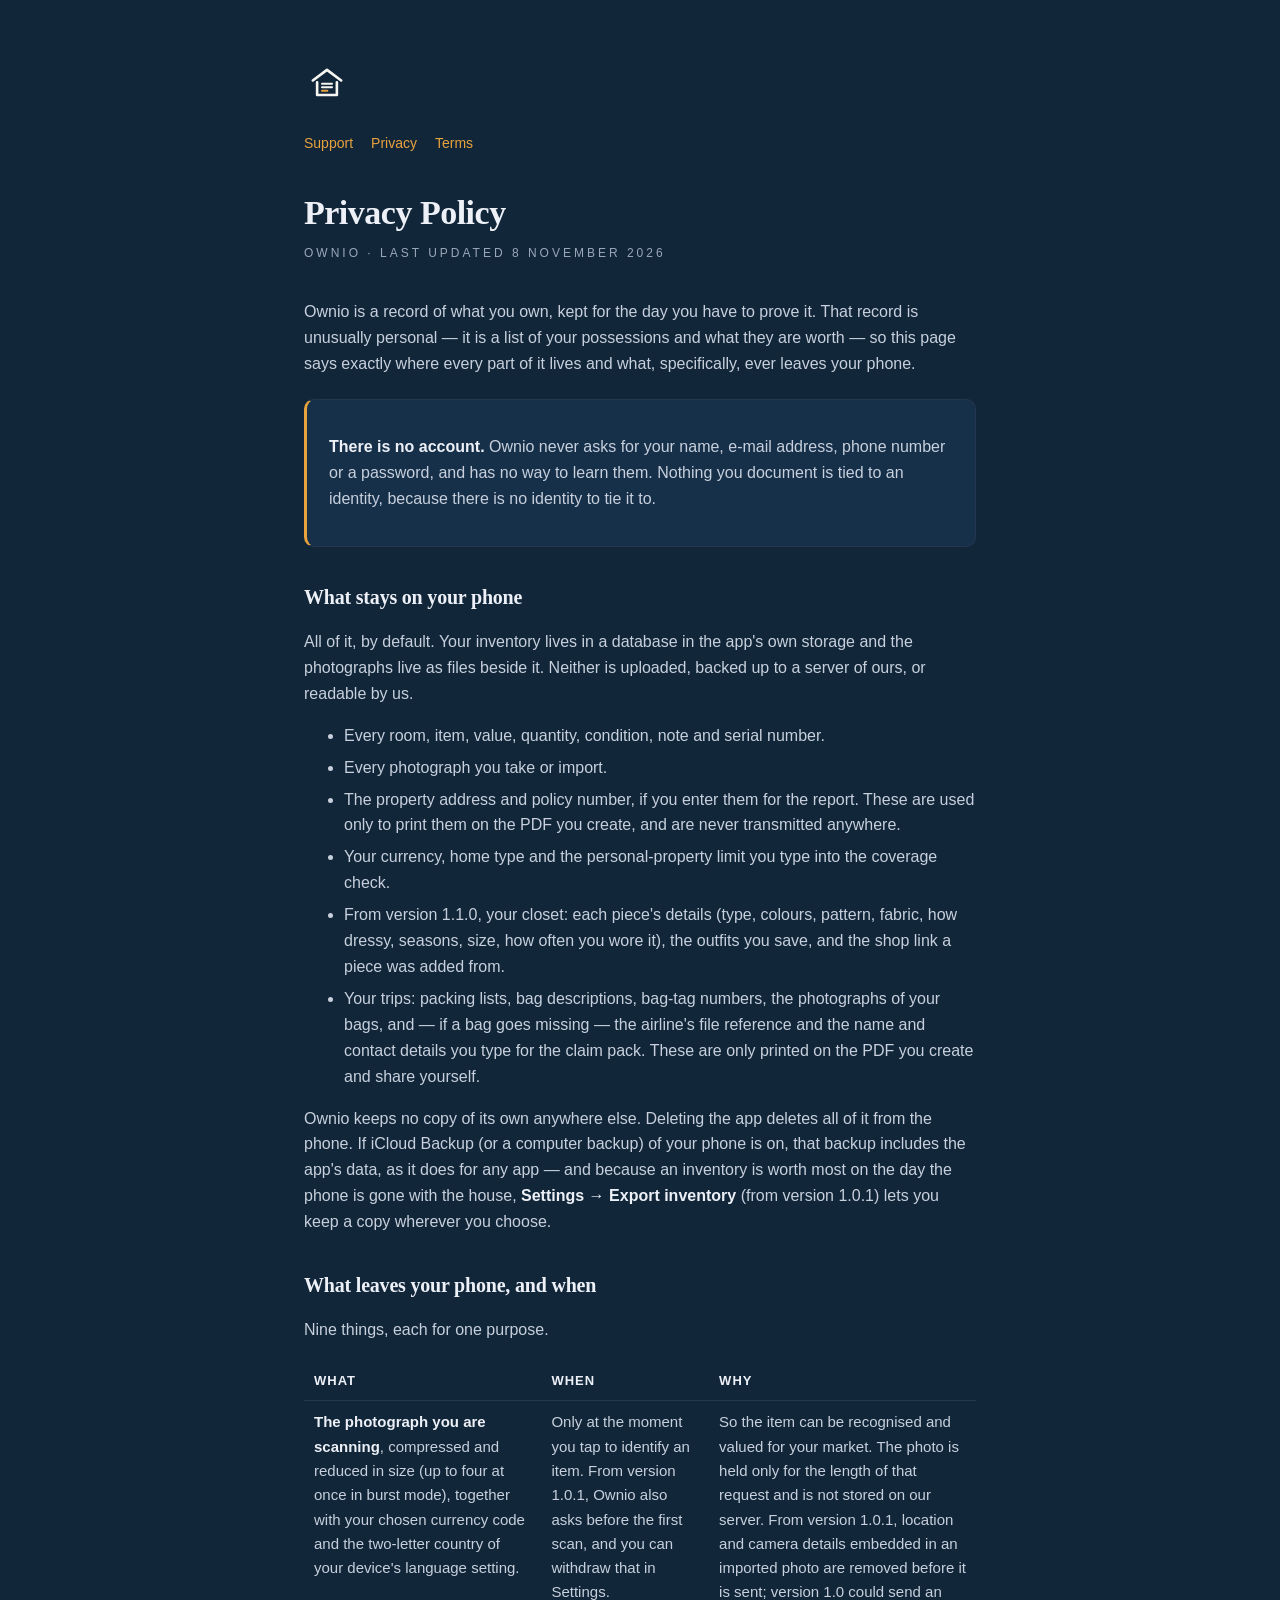
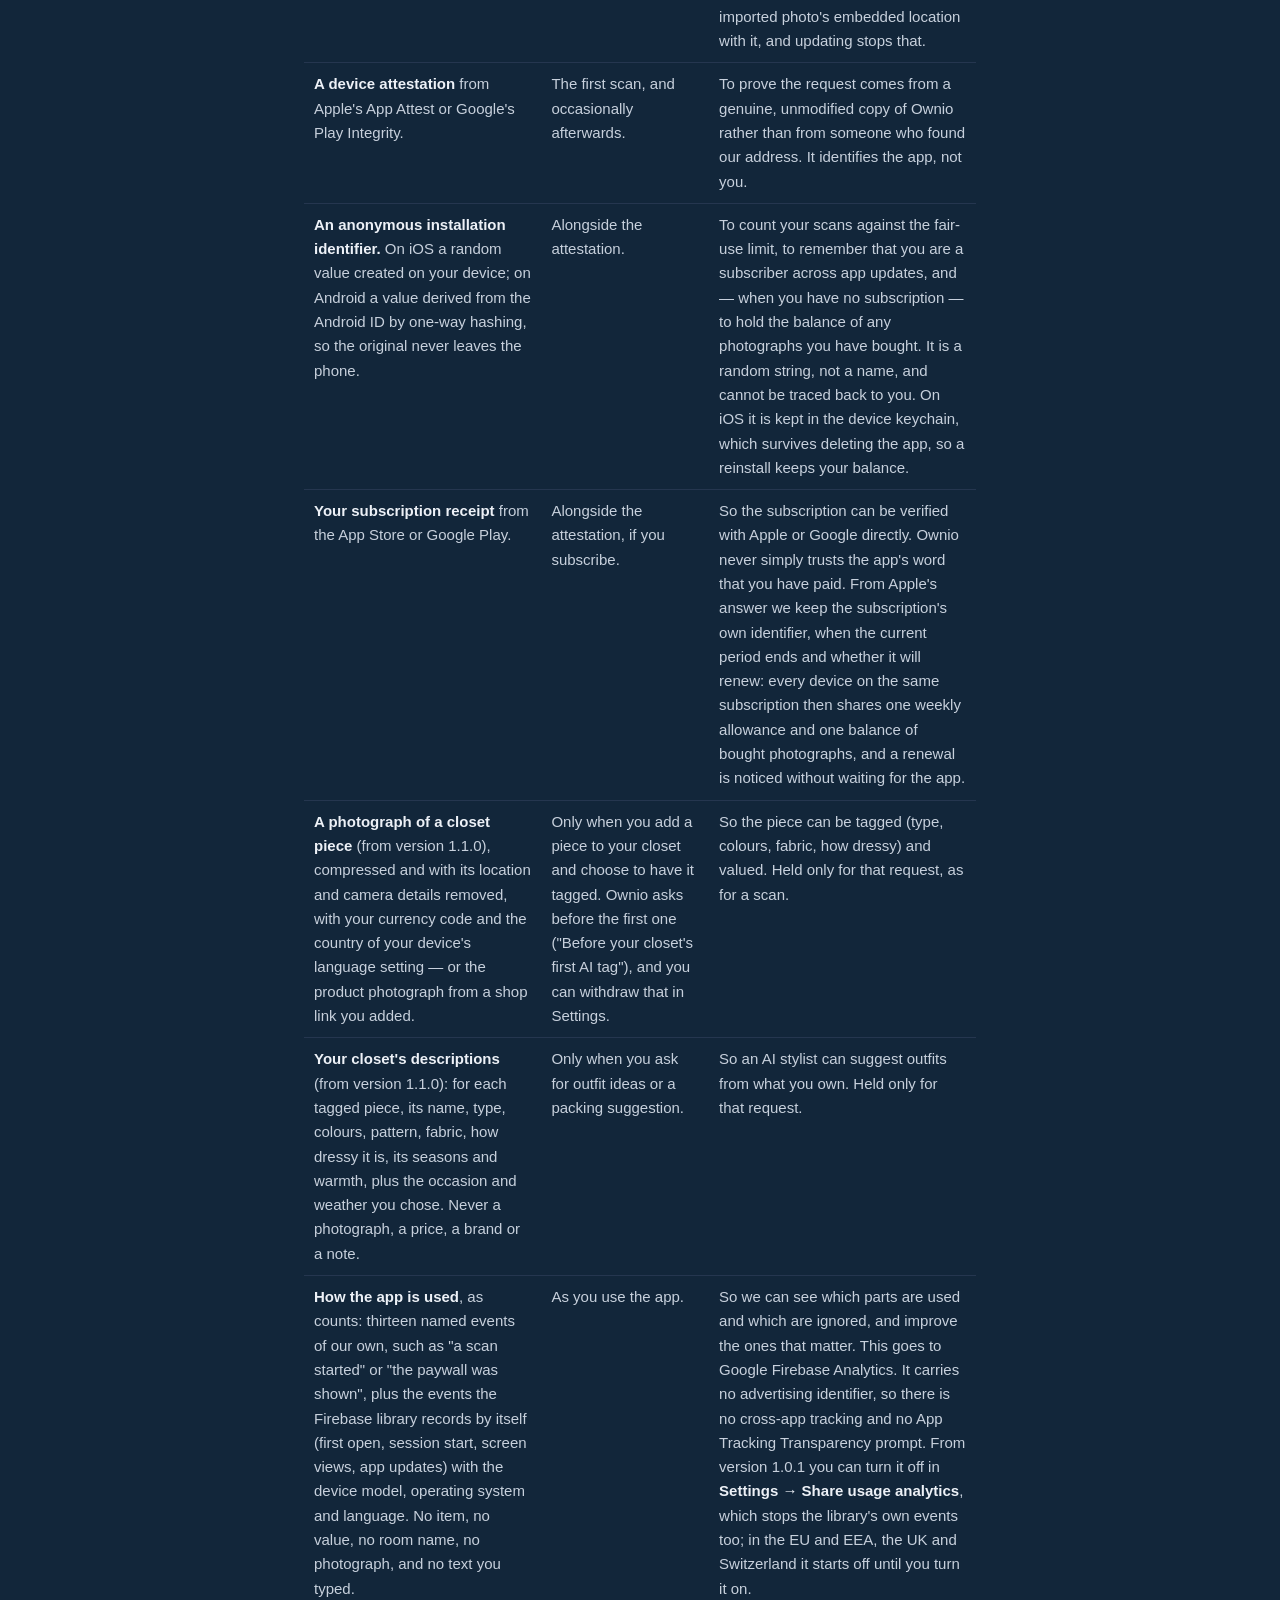
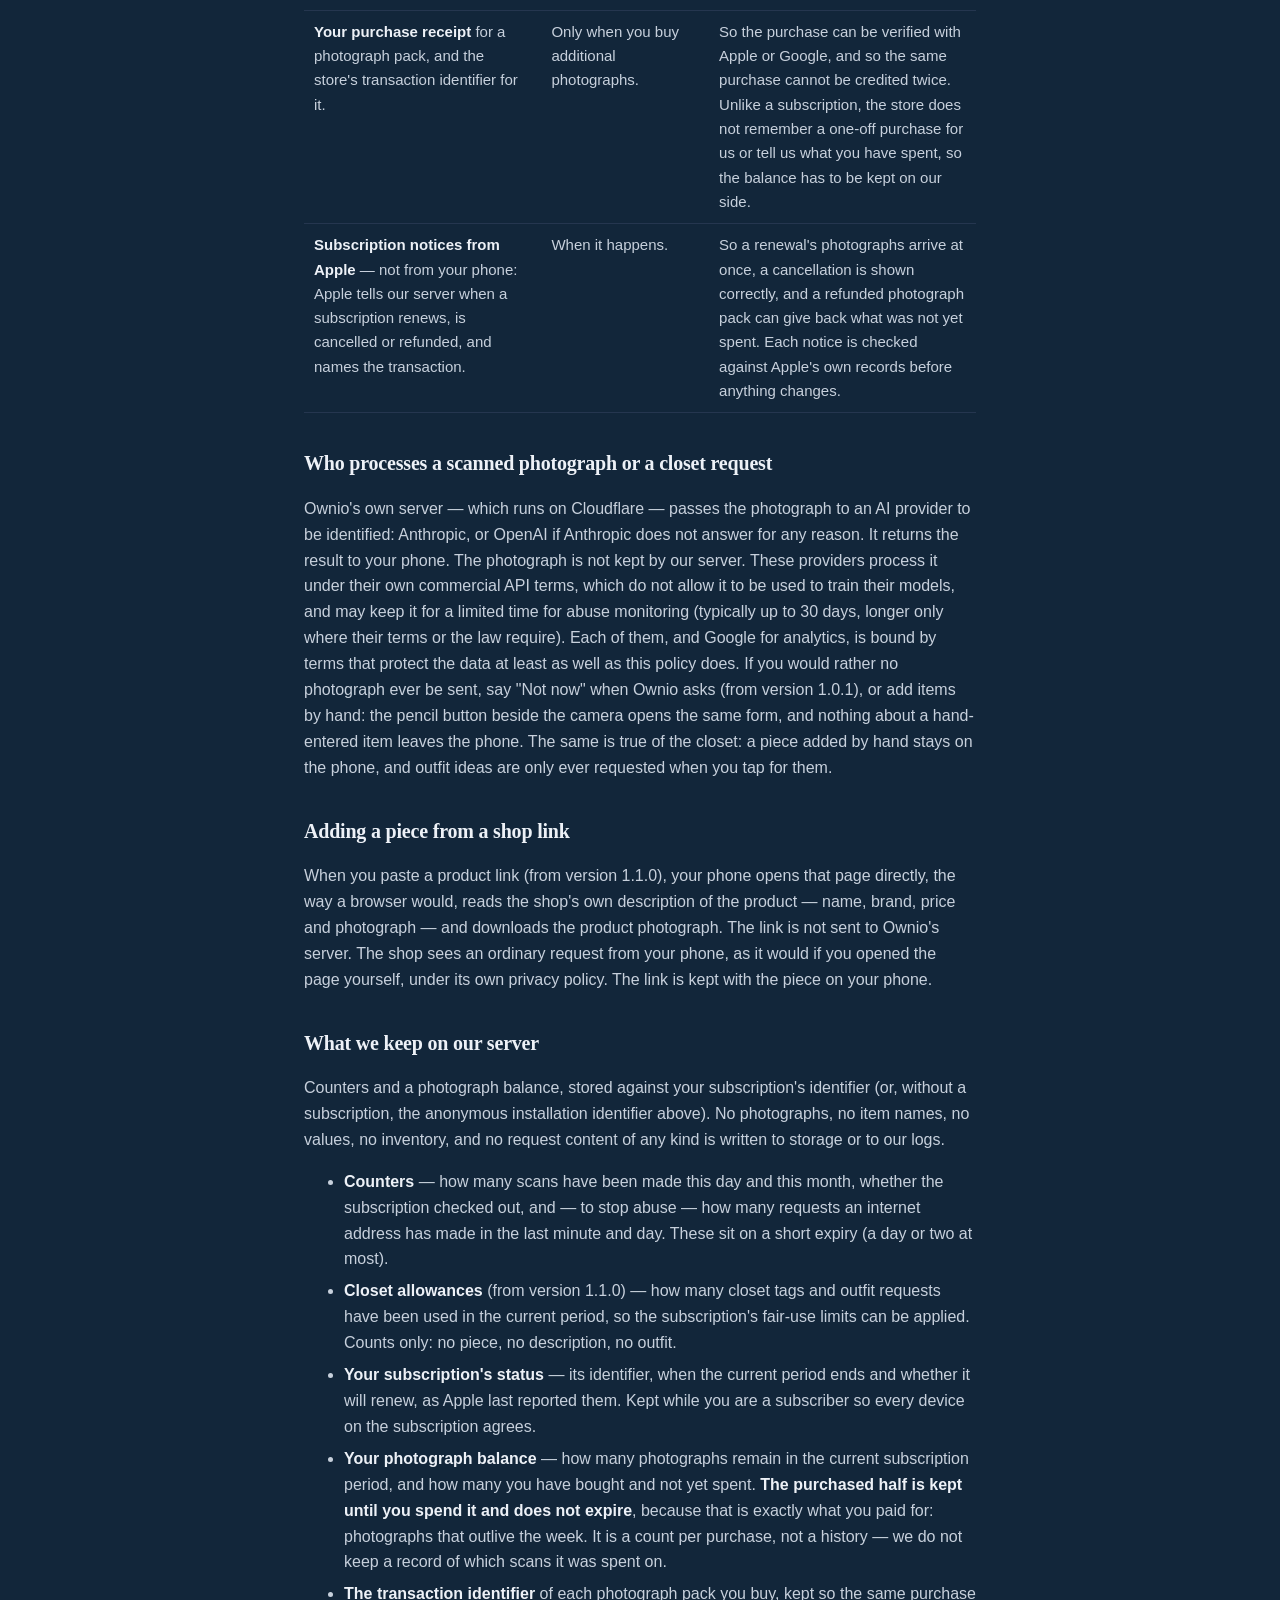
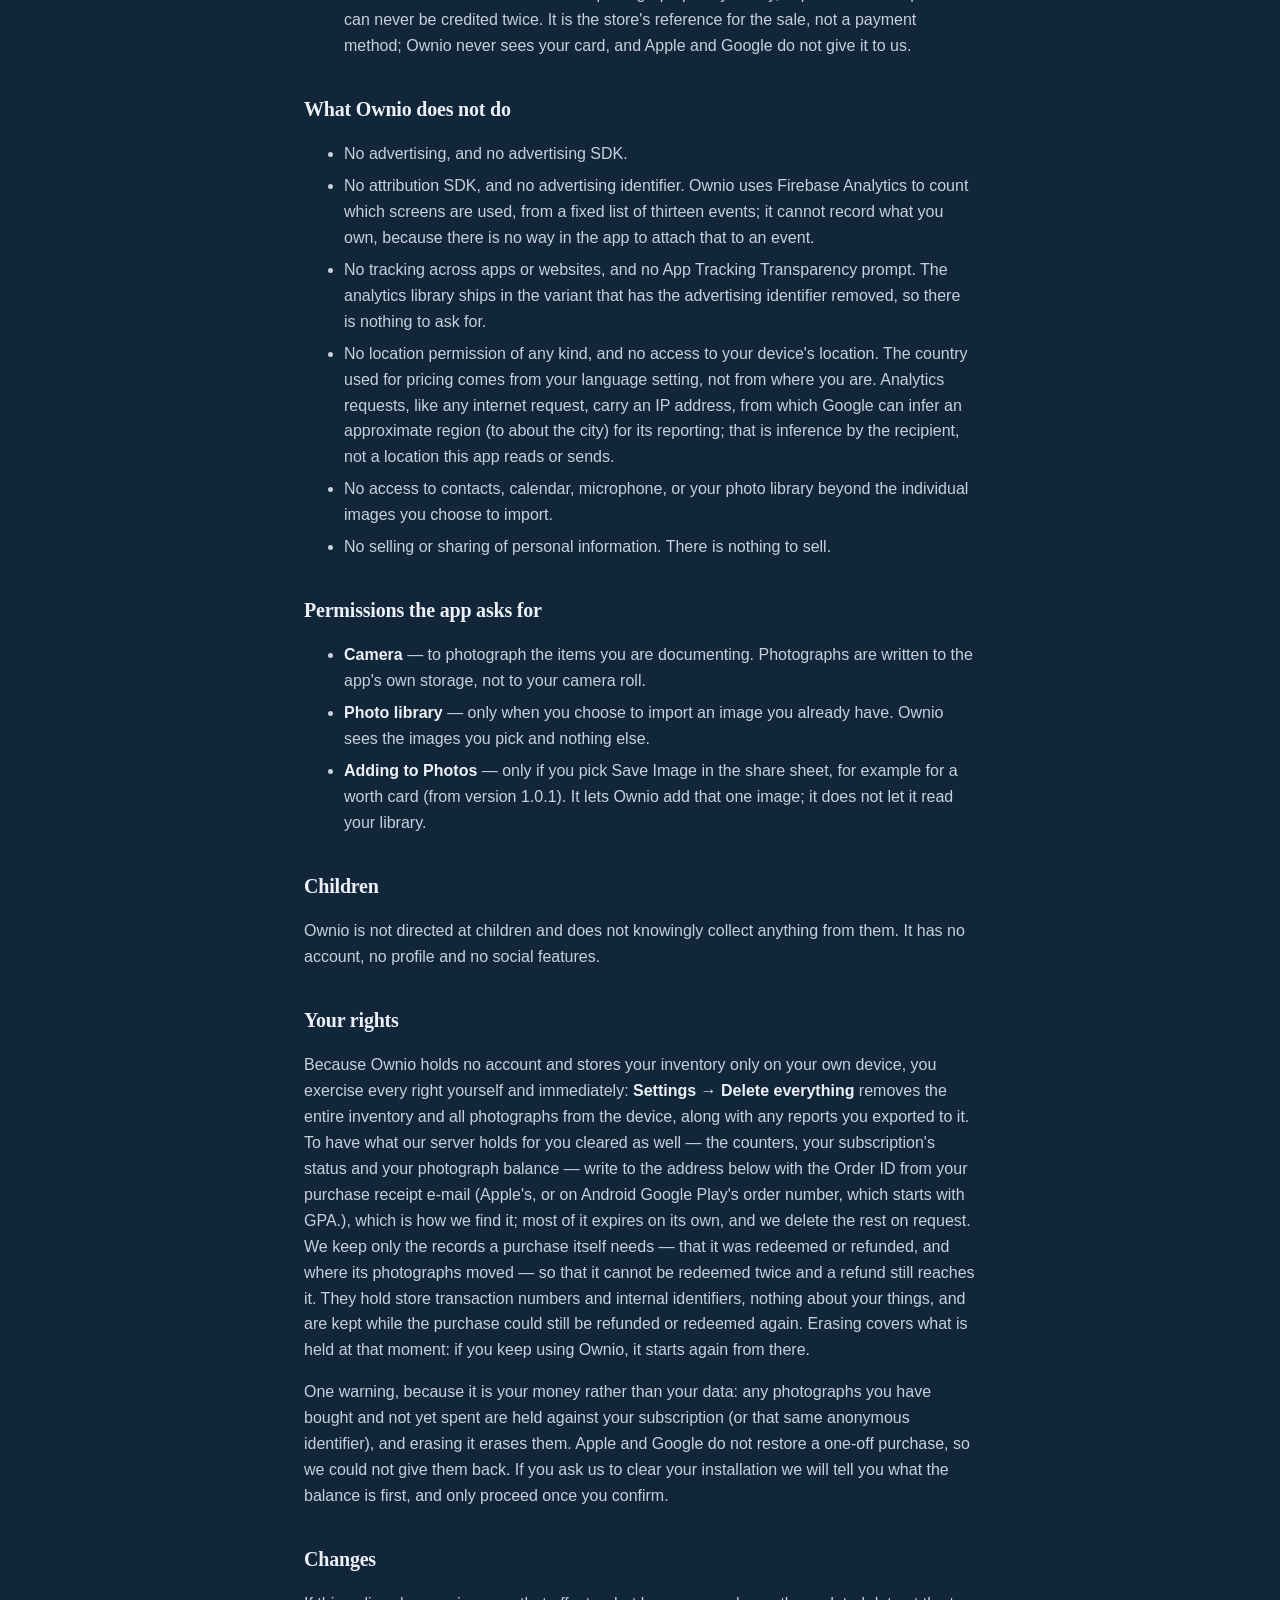
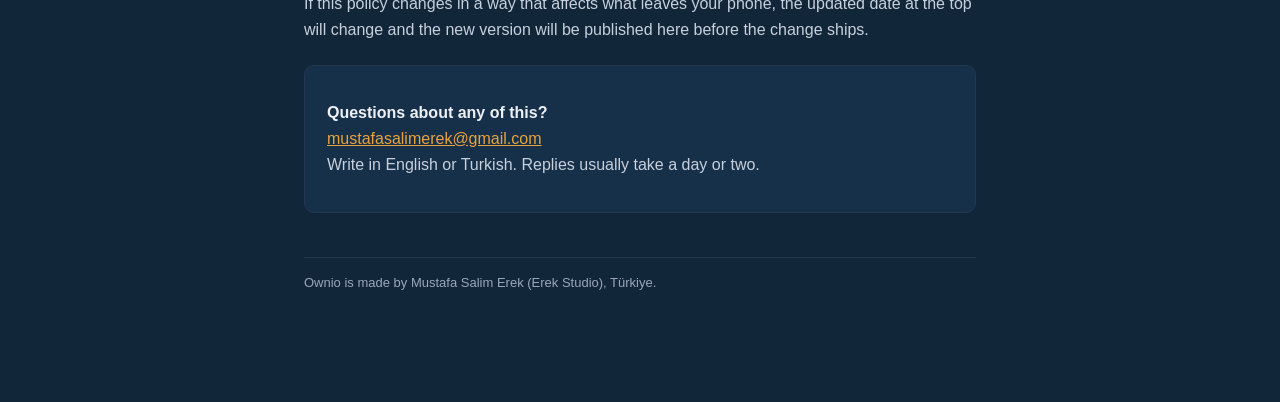
==== privacy.html @ 7b017678 "draft(1.1.0): data requests take Google Play's order number too Co-Authored-By: Claude Opus 5.5 <nor" ====
<!doctype html>
<html lang="en">
<head>
<meta charset="utf-8">
<meta name="viewport" content="width=device-width, initial-scale=1">
<title>Ownio — Privacy Policy</title>
<link rel="stylesheet" href="style.css">
</head>
<body>
<main>
  <svg class="mark" viewBox="0 0 1024 1024" role="img" aria-label="Ownio">
    <g fill="none" stroke="#F7F5F1" stroke-width="58" stroke-linecap="round" stroke-linejoin="round">
      <path d="M 196 456 L 512 220 L 828 456"/>
      <path d="M 292 496 L 292 780 L 732 780 L 732 496"/>
    </g>
    <g fill="#F7F5F1">
      <rect x="378" y="509" width="268" height="44" rx="22"/>
      <rect x="378" y="587" width="268" height="44" rx="22"/>
    </g>
    <rect x="378" y="665" width="164" height="44" rx="22" fill="#E8A33D"/>
  </svg>
  <nav><a href="index.html">Support</a><a href="privacy.html">Privacy</a><a href="terms.html">Terms</a></nav>

  <h1>Privacy Policy</h1>
  <p class="sub">Ownio · last updated 8 November 2026</p>

  <p>Ownio is a record of what you own, kept for the day you have to prove it.
  That record is unusually personal — it is a list of your possessions and what
  they are worth — so this page says exactly where every part of it lives and
  what, specifically, ever leaves your phone.</p>

  <div class="card rule">
    <p><strong>There is no account.</strong> Ownio never asks for your name,
    e-mail address, phone number or a password, and has no way to learn them.
    Nothing you document is tied to an identity, because there is no identity to
    tie it to.</p>
  </div>

  <h2>What stays on your phone</h2>
  <p>All of it, by default. Your inventory lives in a database in the app's own
  storage and the photographs live as files beside it. Neither is uploaded,
  backed up to a server of ours, or readable by us.</p>
  <ul>
    <li>Every room, item, value, quantity, condition, note and serial number.</li>
    <li>Every photograph you take or import.</li>
    <li>The property address and policy number, if you enter them for the report.
      These are used only to print them on the PDF you create, and are never
      transmitted anywhere.</li>
    <li>Your currency, home type and the personal-property limit you type into
      the coverage check.</li>
    <li>From version 1.1.0, your closet: each piece's details (type, colours,
      pattern, fabric, how dressy, seasons, size, how often you wore it), the
      outfits you save, and the shop link a piece was added from.</li>
    <li>Your trips: packing lists, bag descriptions, bag-tag numbers, the
      photographs of your bags, and — if a bag goes missing — the airline's file
      reference and the name and contact details you type for the claim pack.
      These are only printed on the PDF you create and share yourself.</li>
  </ul>
  <p>Ownio keeps no copy of its own anywhere else. Deleting the app deletes all
  of it from the phone. If iCloud Backup (or a computer backup) of your phone is
  on, that backup includes the app's data, as it does for any app — and because
  an inventory is worth most on the day the phone is gone with the house,
  <strong>Settings → Export inventory</strong> (from version 1.0.1) lets you keep a
  copy wherever you choose.</p>

  <h2>What leaves your phone, and when</h2>
  <p>Nine things, each for one purpose.</p>

  <table>
    <tr><th>What</th><th>When</th><th>Why</th></tr>
    <tr>
      <td><strong>The photograph you are scanning</strong>, compressed and
      reduced in size (up to four at once in burst mode), together with your
      chosen currency code and the two-letter country of your device's language
      setting.</td>
      <td>Only at the moment you tap to identify an item. From version 1.0.1,
      Ownio also asks before the first scan, and you can withdraw that in
      Settings.</td>
      <td>So the item can be recognised and valued for your market. The photo is
      held only for the length of that request and is not stored on our
      server. From version 1.0.1, location and camera details embedded in an
      imported photo are removed before it is sent; version 1.0 could send an
      imported photo's embedded location with it, and updating stops that.</td>
    </tr>
    <tr>
      <td><strong>A device attestation</strong> from Apple's App Attest or
      Google's Play Integrity.</td>
      <td>The first scan, and occasionally afterwards.</td>
      <td>To prove the request comes from a genuine, unmodified copy of Ownio
      rather than from someone who found our address. It identifies the app, not
      you.</td>
    </tr>
    <tr>
      <td><strong>An anonymous installation identifier.</strong> On iOS a random
      value created on your device; on Android a value derived from the Android
      ID by one-way hashing, so the original never leaves the phone.</td>
      <td>Alongside the attestation.</td>
      <td>To count your scans against the fair-use limit, to remember that
      you are a subscriber across app updates, and — when you have no
      subscription — to hold the balance of any photographs you have bought. It
      is a random string, not a name, and cannot be traced back to you. On iOS it
      is kept in the device keychain, which survives deleting the app, so a
      reinstall keeps your balance.</td>
    </tr>
    <tr>
      <td><strong>Your subscription receipt</strong> from the App Store or Google
      Play.</td>
      <td>Alongside the attestation, if you subscribe.</td>
      <td>So the subscription can be verified with Apple or Google directly.
      Ownio never simply trusts the app's word that you have paid. From Apple's
      answer we keep the subscription's own identifier, when the current period
      ends and whether it will renew: every device on the same subscription then
      shares one weekly allowance and one balance of bought photographs, and a
      renewal is noticed without waiting for the app.</td>
    </tr>
    <tr>
      <td><strong>A photograph of a closet piece</strong> (from version 1.1.0),
      compressed and with its location and camera details removed, with your
      currency code and the country of your device's language setting — or the
      product photograph from a shop link you added.</td>
      <td>Only when you add a piece to your closet and choose to have it tagged.
      Ownio asks before the first one ("Before your closet's first AI tag"),
      and you can withdraw that in Settings.</td>
      <td>So the piece can be tagged (type, colours, fabric, how dressy) and
      valued. Held only for that request, as for a scan.</td>
    </tr>
    <tr>
      <td><strong>Your closet's descriptions</strong> (from version 1.1.0): for
      each tagged piece, its name, type, colours, pattern, fabric, how dressy it
      is, its seasons and warmth, plus the occasion and weather you chose. Never
      a photograph, a price, a brand or a note.</td>
      <td>Only when you ask for outfit ideas or a packing suggestion.</td>
      <td>So an AI stylist can suggest outfits from what you own. Held only for
      that request.</td>
    </tr>
    <tr>
      <td><strong>How the app is used</strong>, as counts: thirteen named events of
      our own, such as "a scan started" or "the paywall was shown", plus the
      events the Firebase library records by itself (first open, session start,
      screen views, app updates) with the device model, operating system and
      language. No item, no value, no room name, no photograph, and no text you
      typed.</td>
      <td>As you use the app.</td>
      <td>So we can see which parts are used and which are ignored, and improve
      the ones that matter. This goes to Google Firebase Analytics. It carries
      no advertising identifier, so there is no cross-app tracking and no App
      Tracking Transparency prompt. From version 1.0.1 you can turn it off in
      <strong>Settings → Share usage analytics</strong>, which stops the library's
      own events too; in the EU and EEA, the UK and Switzerland it starts off
      until you turn it on.</td>
    </tr>
    <tr>
      <td><strong>Your purchase receipt</strong> for a photograph pack, and the
      store's transaction identifier for it.</td>
      <td>Only when you buy additional photographs.</td>
      <td>So the purchase can be verified with Apple or Google, and so the same
      purchase cannot be credited twice. Unlike a subscription, the store does
      not remember a one-off purchase for us or tell us what you have spent, so
      the balance has to be kept on our side.</td>
    </tr>
    <tr>
      <td><strong>Subscription notices from Apple</strong> — not from your phone:
      Apple tells our server when a subscription renews, is cancelled or
      refunded, and names the transaction.</td>
      <td>When it happens.</td>
      <td>So a renewal's photographs arrive at once, a cancellation is shown
      correctly, and a refunded photograph pack can give back what was not yet
      spent. Each notice is checked against Apple's own records before anything
      changes.</td>
    </tr>
  </table>

  <h2>Who processes a scanned photograph or a closet request</h2>
  <p>Ownio's own server — which runs on Cloudflare — passes the photograph to an
  AI provider to be identified: Anthropic, or OpenAI if Anthropic does not answer
  for any reason. It returns the result to your phone. The photograph is not kept
  by our server. These providers process it under their own commercial API terms,
  which do not allow it to be used to train their models, and may keep it for a
  limited time for abuse monitoring (typically up to 30 days, longer only where
  their terms or the law require). Each of them, and Google for analytics, is
  bound by terms that protect the data at least as well as this policy does. If
  you would rather no photograph ever be sent, say "Not now" when Ownio asks (from version 1.0.1), or
  add items by hand: the pencil button beside the camera opens the same form, and
  nothing about a hand-entered item leaves the phone. The same is true of the
  closet: a piece added by hand stays on the phone, and outfit ideas are only
  ever requested when you tap for them.</p>

  <h2>Adding a piece from a shop link</h2>
  <p>When you paste a product link (from version 1.1.0), your phone opens that
  page directly, the way a browser would, reads the shop's own description of
  the product — name, brand, price and photograph — and downloads the product
  photograph. The link is not sent to Ownio's server. The shop sees an ordinary
  request from your phone, as it would if you opened the page yourself, under
  its own privacy policy. The link is kept with the piece on your phone.</p>

  <h2>What we keep on our server</h2>
  <p>Counters and a photograph balance, stored against your subscription's
  identifier (or, without a subscription, the anonymous installation identifier
  above). No photographs, no item names, no values, no inventory, and no request
  content of any kind is written to storage or to our logs.</p>
  <ul>
    <li><strong>Counters</strong> — how many scans have been made this day and
      this month, whether the subscription checked out, and — to stop abuse —
      how many requests an internet address has made in the last minute and day.
      These sit on a short expiry (a day or two at most).</li>
    <li><strong>Closet allowances</strong> (from version 1.1.0) — how many closet
      tags and outfit requests have been used in the current period, so the
      subscription's fair-use limits can be applied. Counts only: no piece, no
      description, no outfit.</li>
    <li><strong>Your subscription's status</strong> — its identifier, when the
      current period ends and whether it will renew, as Apple last reported
      them. Kept while you are a subscriber so every device on the subscription
      agrees.</li>
    <li><strong>Your photograph balance</strong> — how many photographs remain in
      the current subscription period, and how many you have bought and not yet
      spent. <strong>The purchased half is kept until you spend it and does not
      expire</strong>, because that is exactly what you paid for: photographs
      that outlive the week. It is a count per purchase, not a history — we do not
      keep a record of which scans it was spent on.</li>
    <li><strong>The transaction identifier</strong> of each photograph pack you
      buy, kept so the same purchase can never be credited twice. It is the
      store's reference for the sale, not a payment method; Ownio never sees your
      card, and Apple and Google do not give it to us.</li>
  </ul>

  <h2>What Ownio does not do</h2>
  <ul>
    <li>No advertising, and no advertising SDK.</li>
    <li>No attribution SDK, and no advertising identifier. Ownio uses Firebase
      Analytics to count which screens are used, from a fixed list of thirteen
      events; it cannot record what you own, because there is no way in the app
      to attach that to an event.</li>
    <li>No tracking across apps or websites, and no App Tracking Transparency
      prompt. The analytics library ships in the variant that has the
      advertising identifier removed, so there is nothing to ask for.</li>
    <li>No location permission of any kind, and no access to your device's
      location. The country used for pricing comes from your language setting,
      not from where you are. Analytics requests, like any internet request,
      carry an IP address, from which Google can infer an approximate region
      (to about the city) for its reporting; that is inference by the recipient, not
      a location this app reads or sends.</li>
    <li>No access to contacts, calendar, microphone, or your photo library
      beyond the individual images you choose to import.</li>
    <li>No selling or sharing of personal information. There is nothing to sell.</li>
  </ul>

  <h2>Permissions the app asks for</h2>
  <ul>
    <li><strong>Camera</strong> — to photograph the items you are documenting.
      Photographs are written to the app's own storage, not to your camera roll.</li>
    <li><strong>Photo library</strong> — only when you choose to import an image
      you already have. Ownio sees the images you pick and nothing else.</li>
    <li><strong>Adding to Photos</strong> — only if you pick Save Image in the share
      sheet, for example for a worth card (from version 1.0.1). It lets Ownio add
      that one image; it does not let it read your library.</li>
  </ul>

  <h2>Children</h2>
  <p>Ownio is not directed at children and does not knowingly collect anything
  from them. It has no account, no profile and no social features.</p>

  <h2>Your rights</h2>
  <p>Because Ownio holds no account and stores your inventory only on your own
  device, you exercise every right yourself and immediately: <strong>Settings →
  Delete everything</strong> removes the entire inventory and all photographs
  from the device, along with any reports you exported to it. To have what our
  server holds for you cleared as well — the counters, your subscription's status
  and your photograph balance — write to the address below with the Order ID from
  your purchase receipt e-mail (Apple's, or on Android Google Play's order number,
  which starts with GPA.), which is how we find it; most of it expires on
  its own, and we delete the rest on request. We keep only the records a purchase
  itself needs — that it was redeemed or refunded, and where its photographs moved — so
  that it cannot be redeemed twice and a refund still reaches it. They hold store
  transaction numbers and internal identifiers, nothing about your things, and are kept
  while the purchase could still be refunded or redeemed again. Erasing covers what is
  held at that moment: if you keep using Ownio, it starts again from there.</p>
  <p>One warning, because it is your money rather than your data: any
  photographs you have bought and not yet spent are held against your
  subscription (or that same anonymous identifier), and erasing it erases them. Apple and Google do not
  restore a one-off purchase, so we could not give them back. If you ask us to
  clear your installation we will tell you what the balance is first, and only
  proceed once you confirm.</p>

  <h2>Changes</h2>
  <p>If this policy changes in a way that affects what leaves your phone, the
  updated date at the top will change and the new version will be published here
  before the change ships.</p>

  <div class="card">
    <p><strong>Questions about any of this?</strong><br>
    <a href="mailto:mustafasalimerek@gmail.com">mustafasalimerek@gmail.com</a><br>
    Write in English or Turkish. Replies usually take a day or two.</p>
  </div>

  <p class="foot">Ownio is made by Mustafa Salim Erek (Erek Studio), Türkiye.</p>
</main>
</body>
</html>
---- style.css ----
:root {
  --bg: #12263A;
  --sheet: #17304A;
  --paper: #F7F5F1;
  --ink: #EDF1F7;
  --muted: #9AA7BA;
  --body: #C7D0DC;
  --accent: #E8A33D;
  --line: #25364F;
}
* { box-sizing: border-box }
body {
  margin: 0;
  background: var(--bg);
  color: var(--ink);
  font-family: "Helvetica Neue", Arial, system-ui, sans-serif;
  line-height: 1.62;
}
main { max-width: 720px; margin: 0 auto; padding: 60px 24px 96px }

/* The app icon's own geometry, inline. An earlier CSS-only version drew the
   roof with a clip-path on a pseudo-element and rendered as a nub. */
.mark { display: block; width: 46px; height: 46px; margin-bottom: 26px }

h1 {
  font-family: Georgia, "Times New Roman", serif;
  font-weight: 600; letter-spacing: -0.5px; font-size: 34px; margin: 0 0 4px;
}
.sub {
  color: var(--muted); margin: 0 0 36px; letter-spacing: 3px;
  font-size: 12px; text-transform: uppercase;
}
h2 {
  font-family: Georgia, "Times New Roman", serif;
  font-weight: 600; font-size: 20px; margin: 34px 0 8px; letter-spacing: -0.2px;
}
p, li { color: var(--body) }
li { margin-bottom: 6px }
strong { color: var(--ink) }
a { color: var(--accent) }
.card {
  background: var(--sheet); border: 1px solid var(--line);
  padding: 18px 22px; margin: 22px 0; border-radius: 10px;
}
.card.rule { border-left: 3px solid var(--accent) }
nav { margin-bottom: 30px; font-size: 14px }
nav a { margin-right: 18px; text-decoration: none }
nav a:hover { text-decoration: underline }
.foot {
  color: var(--muted); font-size: 13px;
  border-top: 1px solid var(--line); margin-top: 44px; padding-top: 14px;
}
table { width: 100%; border-collapse: collapse; margin: 18px 0; font-size: 15px }
th, td { text-align: left; padding: 9px 10px; border-bottom: 1px solid var(--line); vertical-align: top }
th { color: var(--ink); font-size: 13px; text-transform: uppercase; letter-spacing: 1px }
td { color: var(--body) }
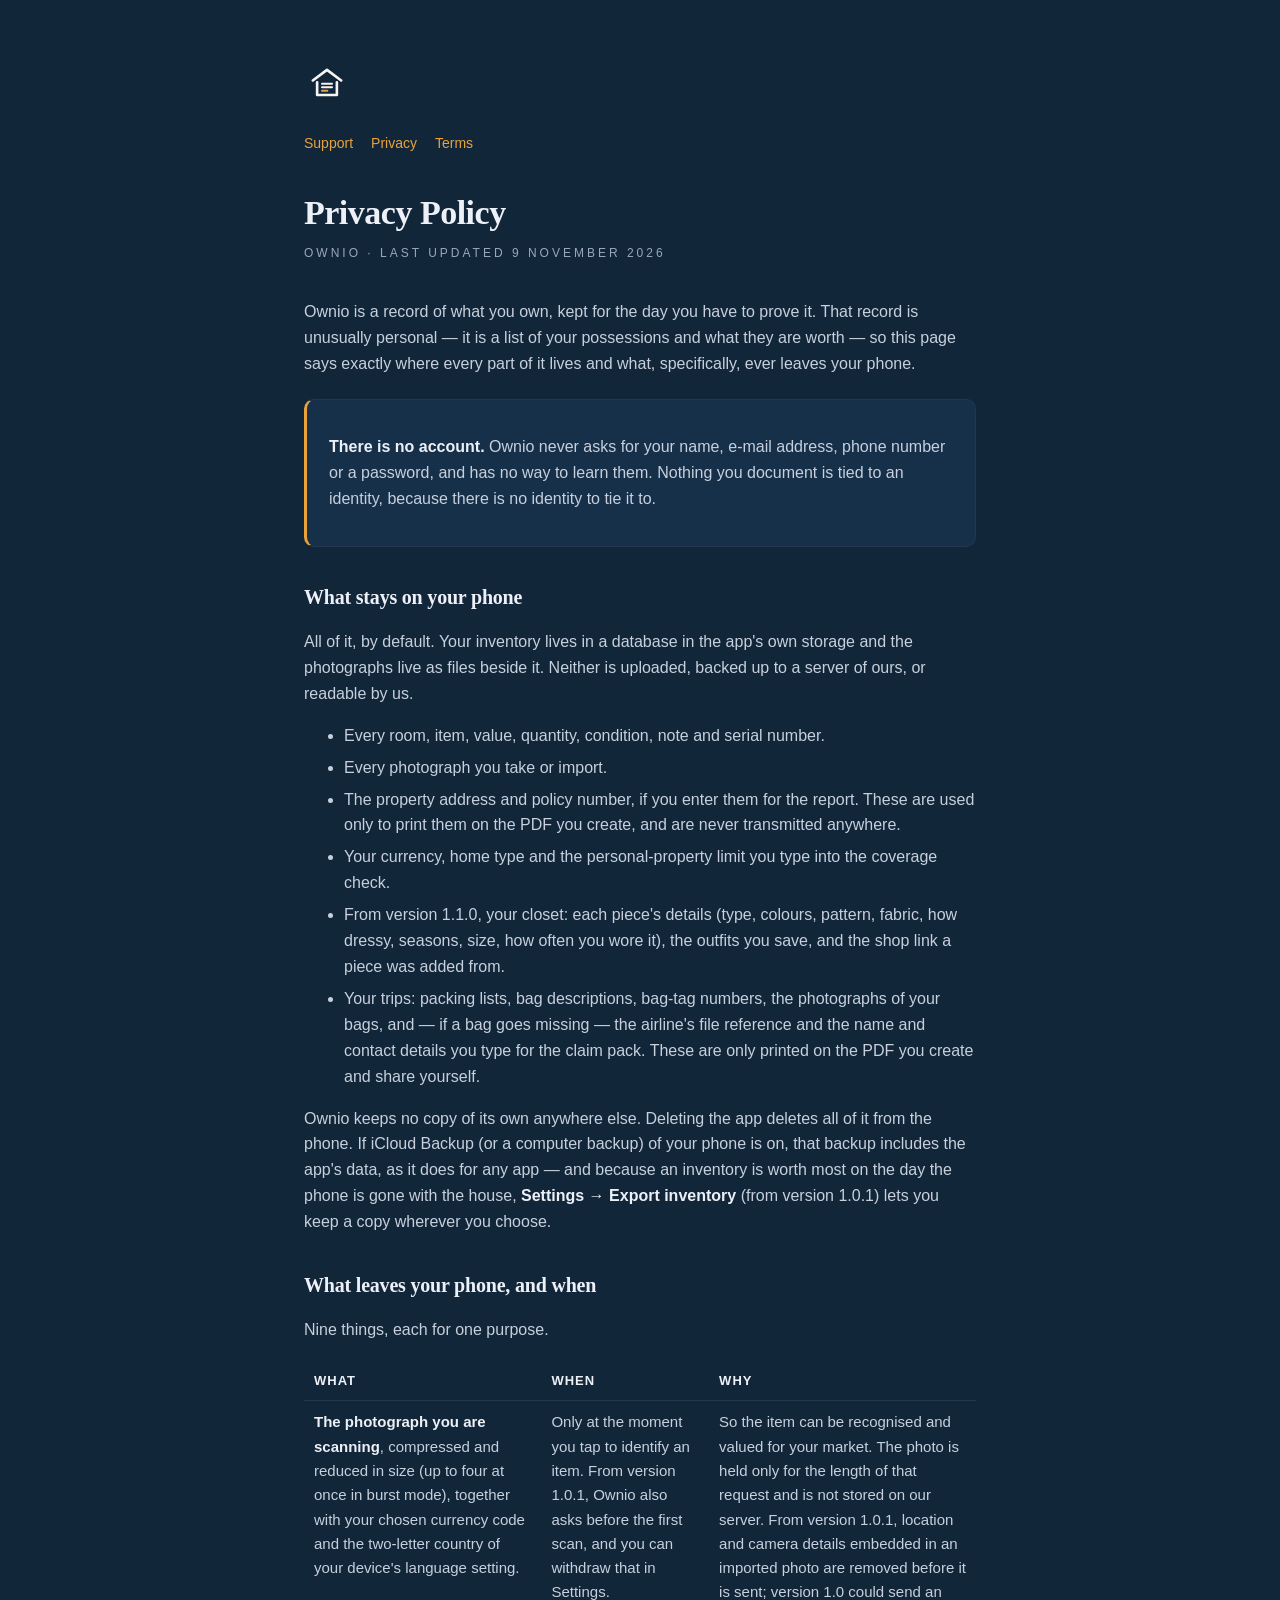
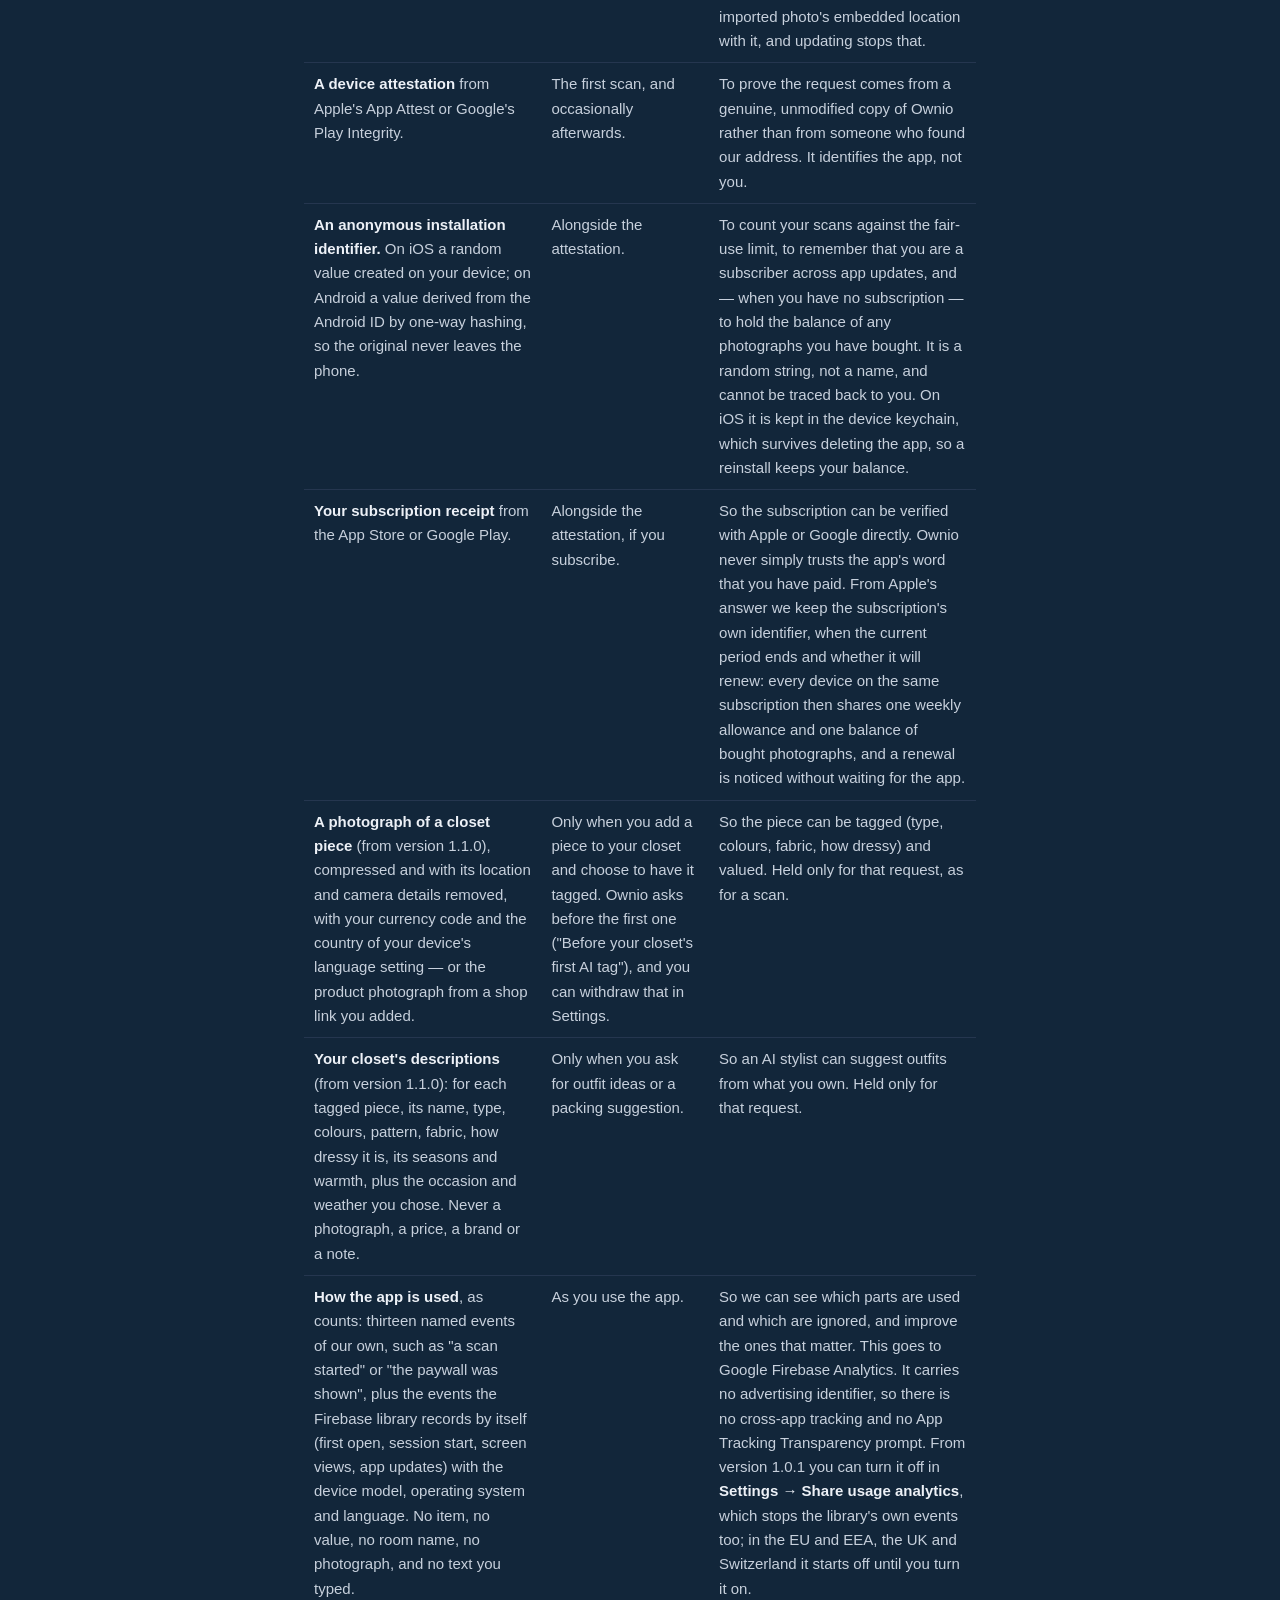
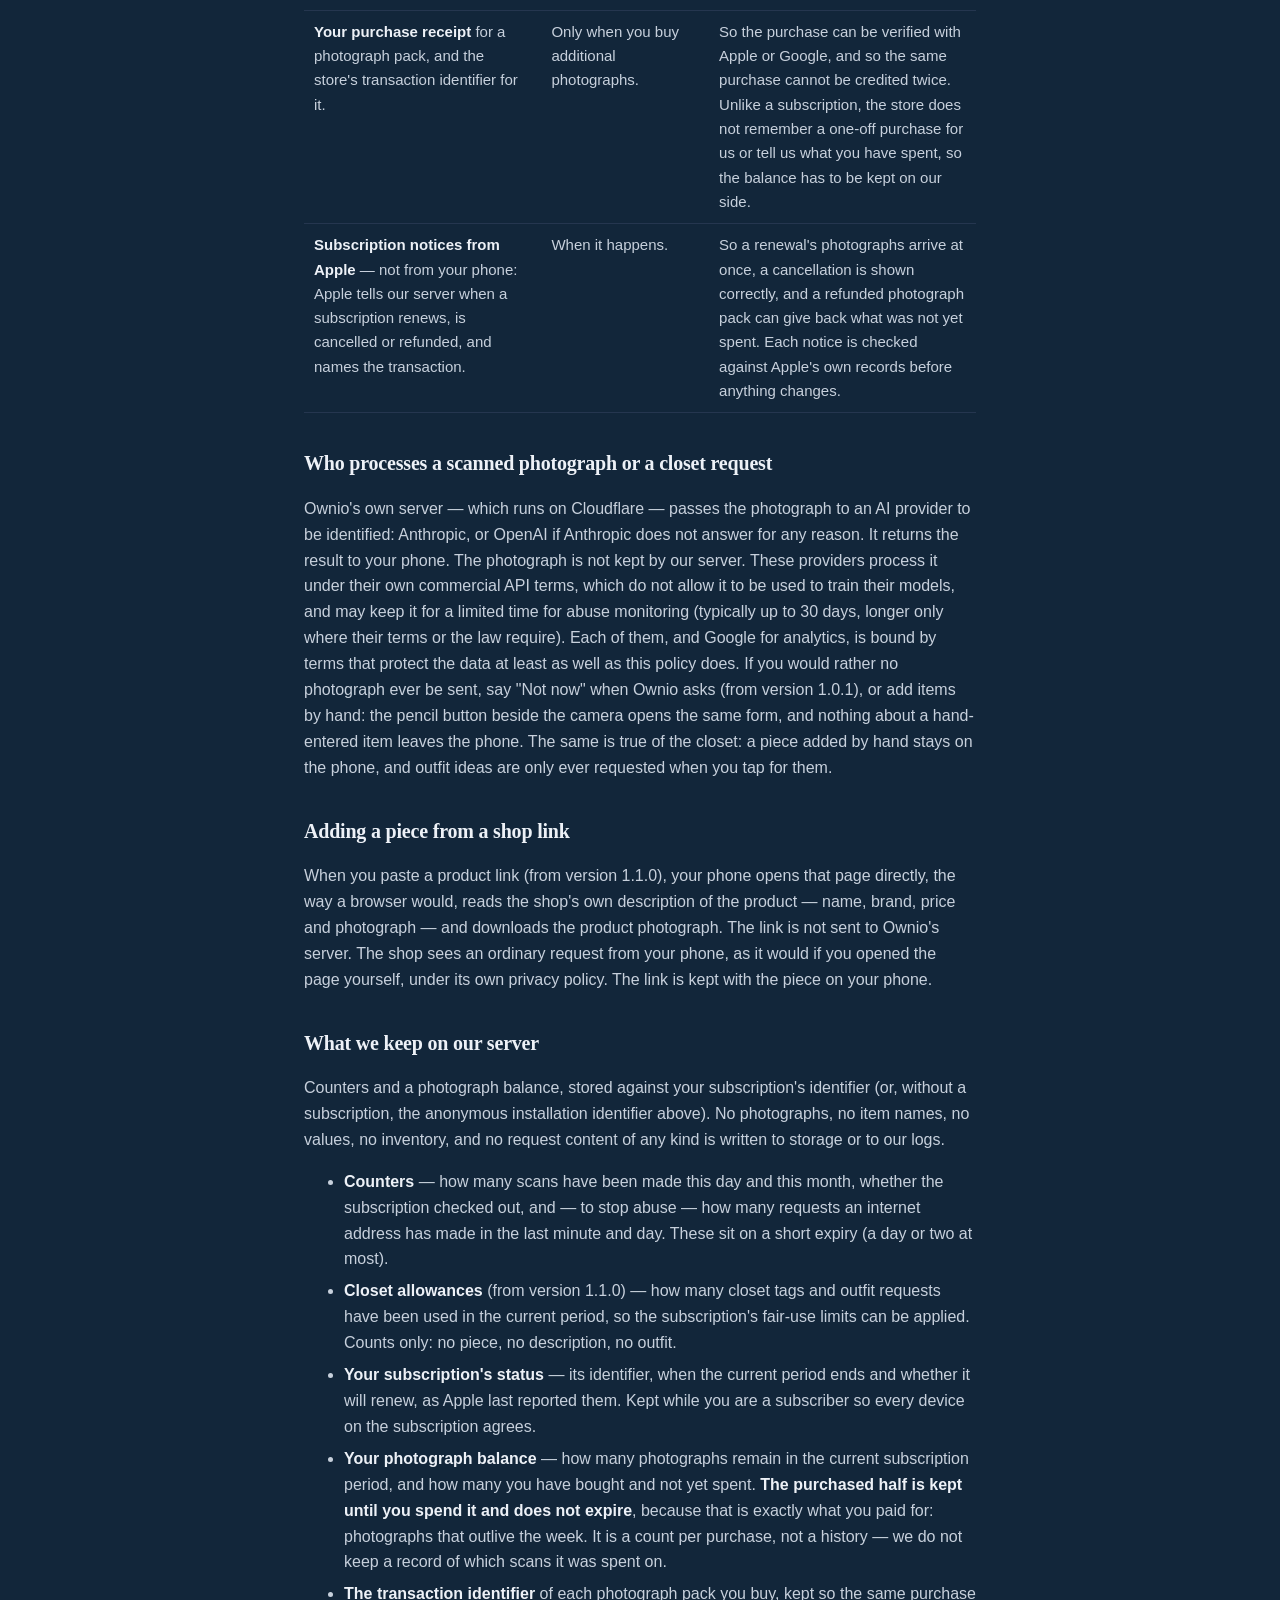
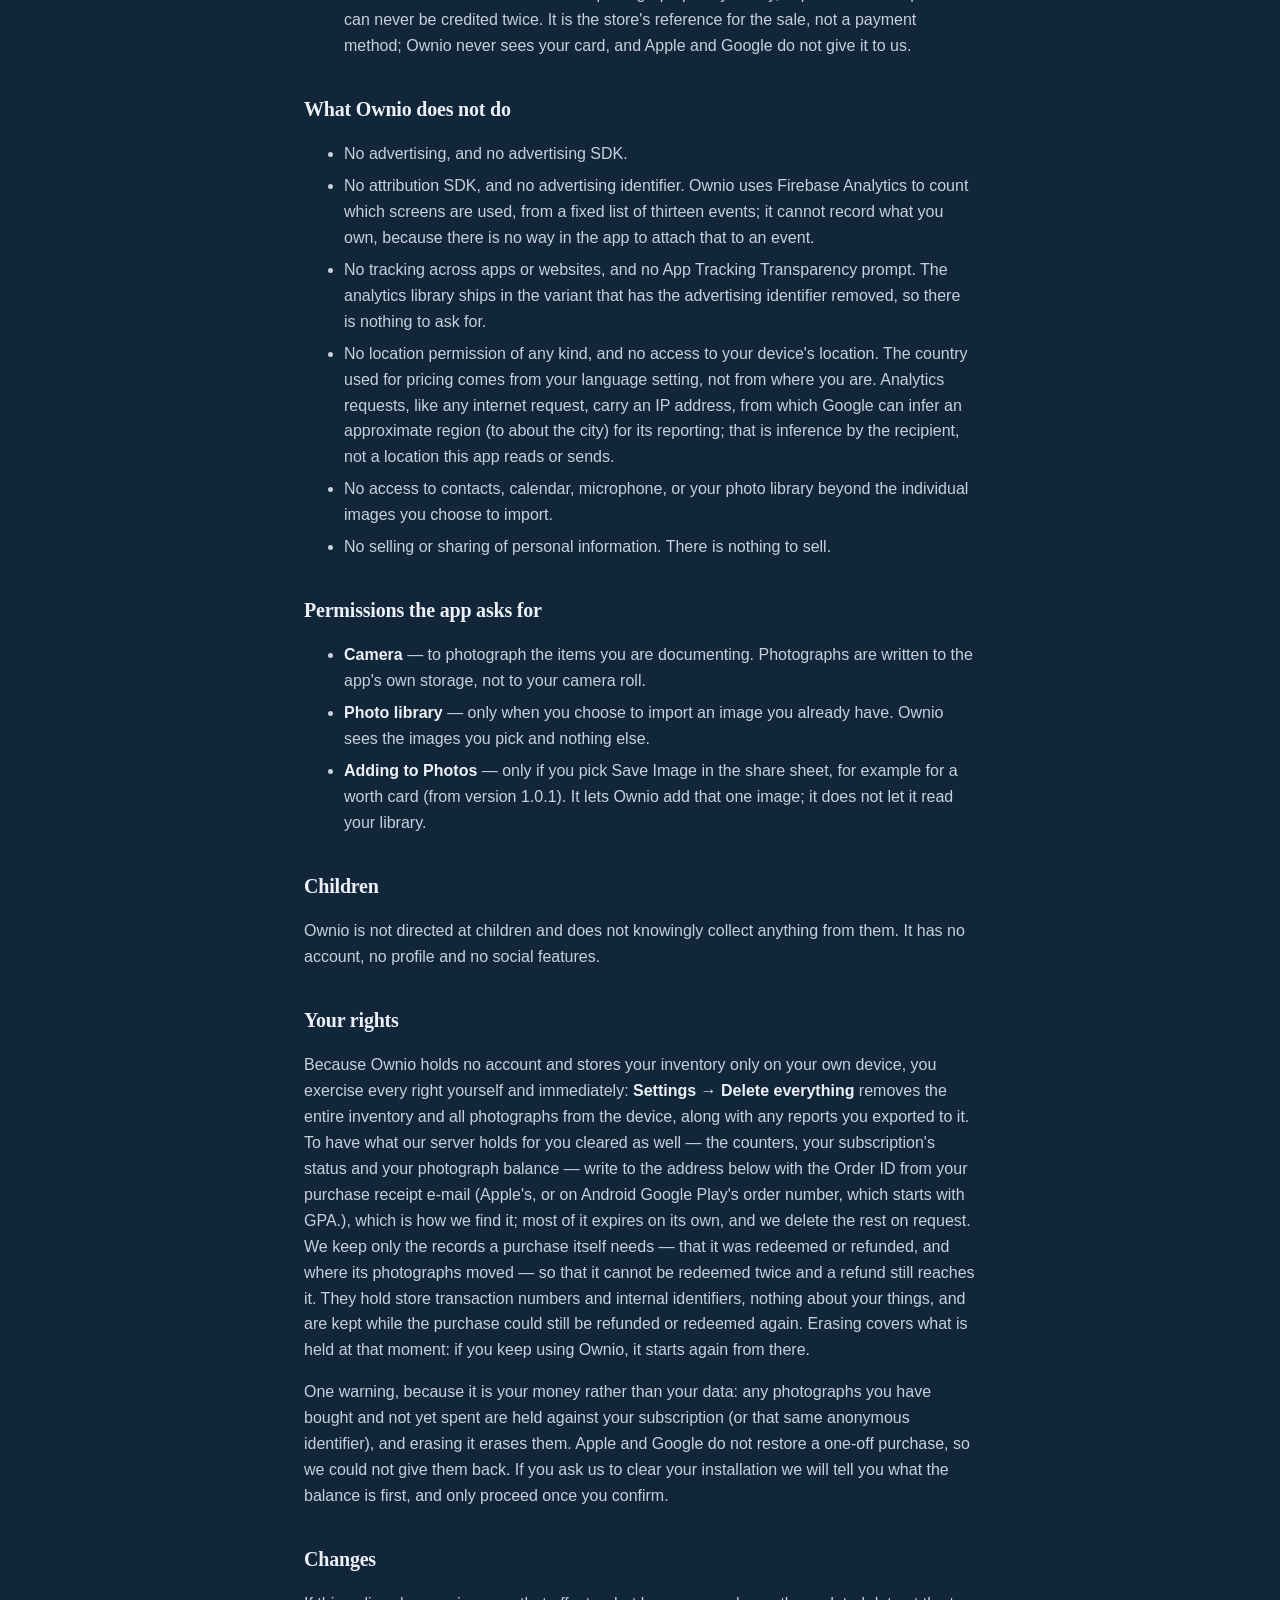
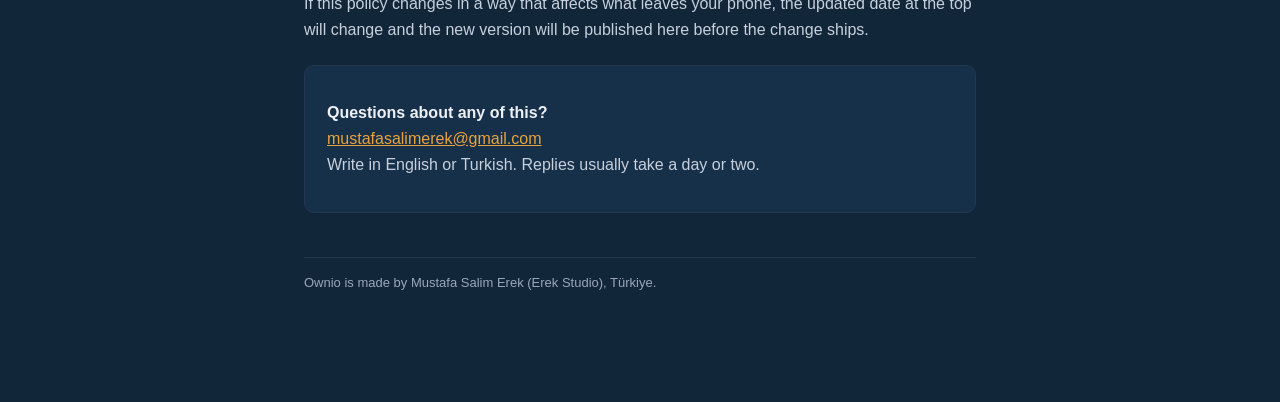
==== commit 80507d39: "1.1.0: last updated 9 November 2026 Co-Authored-By: Claude Opus 5.5 <noreply@anthropic.com>" ====
--- a/privacy.html
+++ b/privacy.html
@@ -22,7 +22,7 @@
   <nav><a href="index.html">Support</a><a href="privacy.html">Privacy</a><a href="terms.html">Terms</a></nav>
 
   <h1>Privacy Policy</h1>
-  <p class="sub">Ownio · last updated 8 November 2026</p>
+  <p class="sub">Ownio · last updated 9 November 2026</p>
 
   <p>Ownio is a record of what you own, kept for the day you have to prove it.
   That record is unusually personal — it is a list of your possessions and what
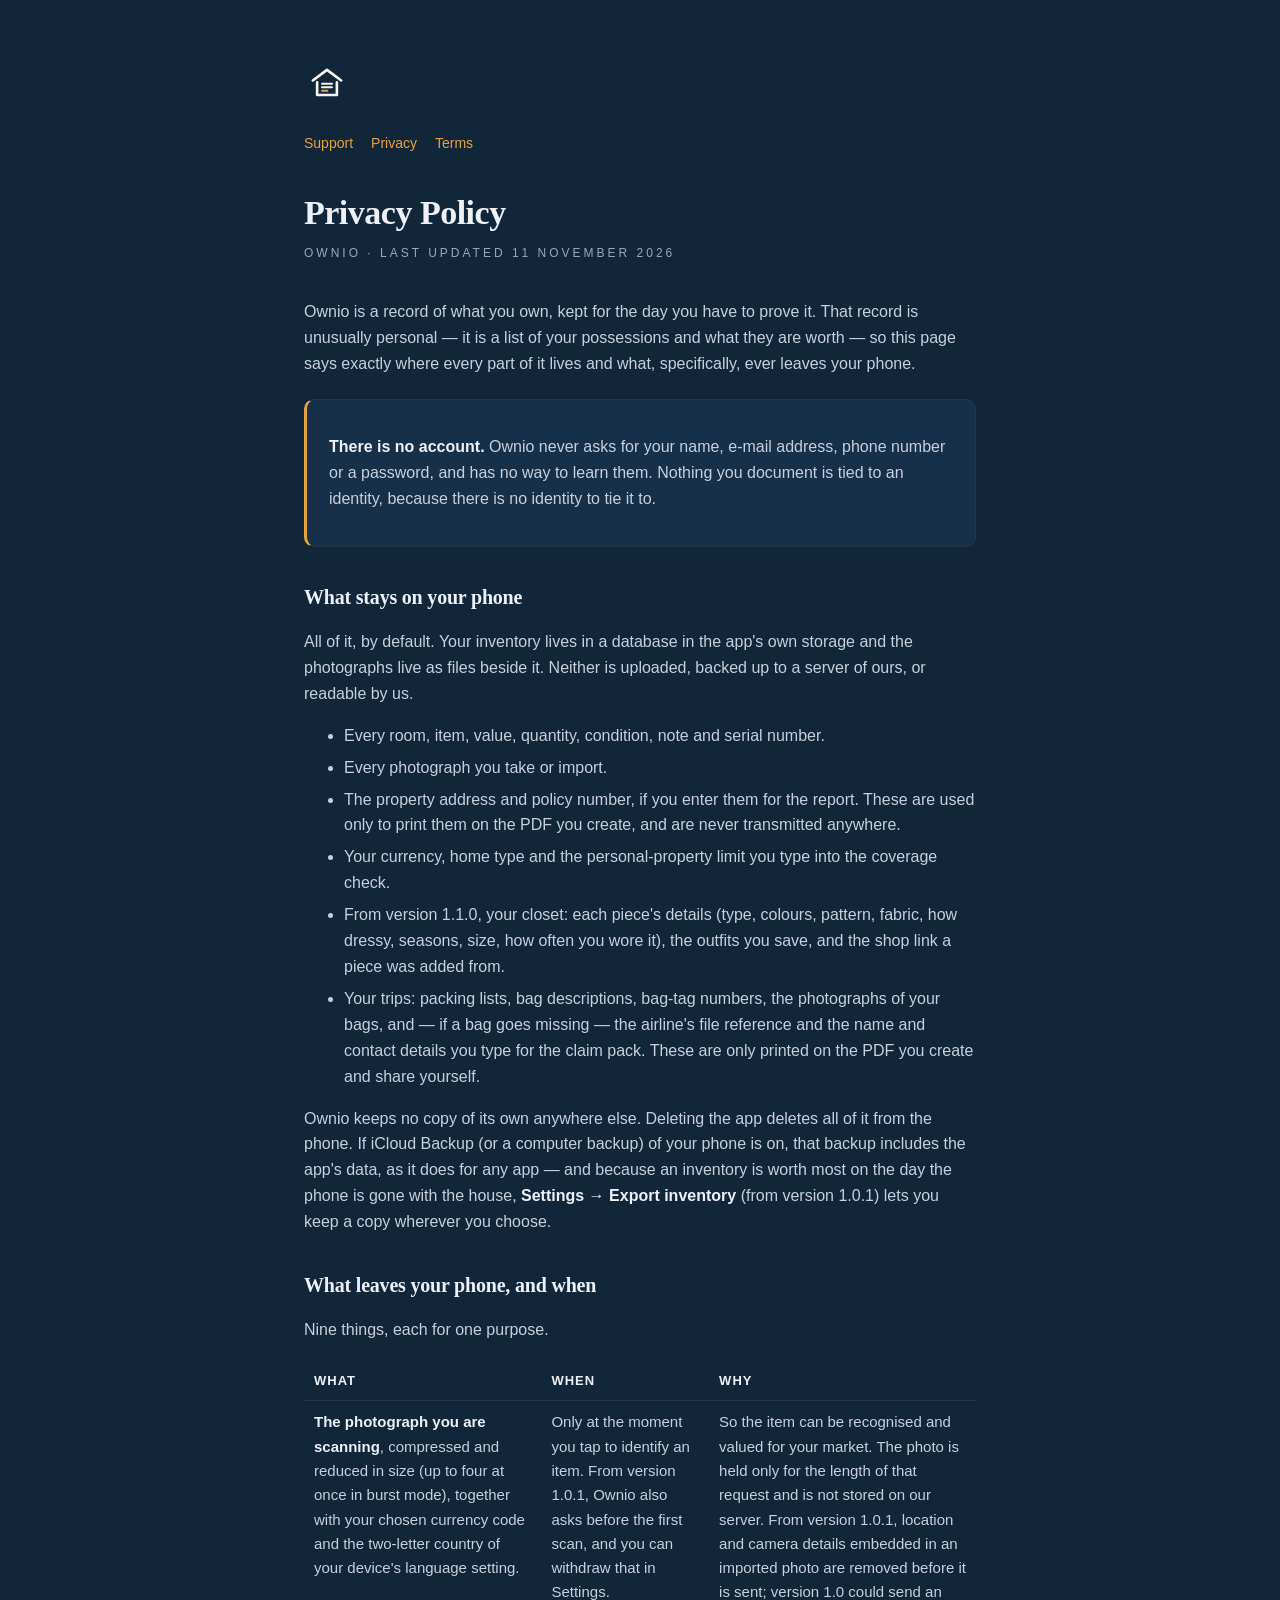
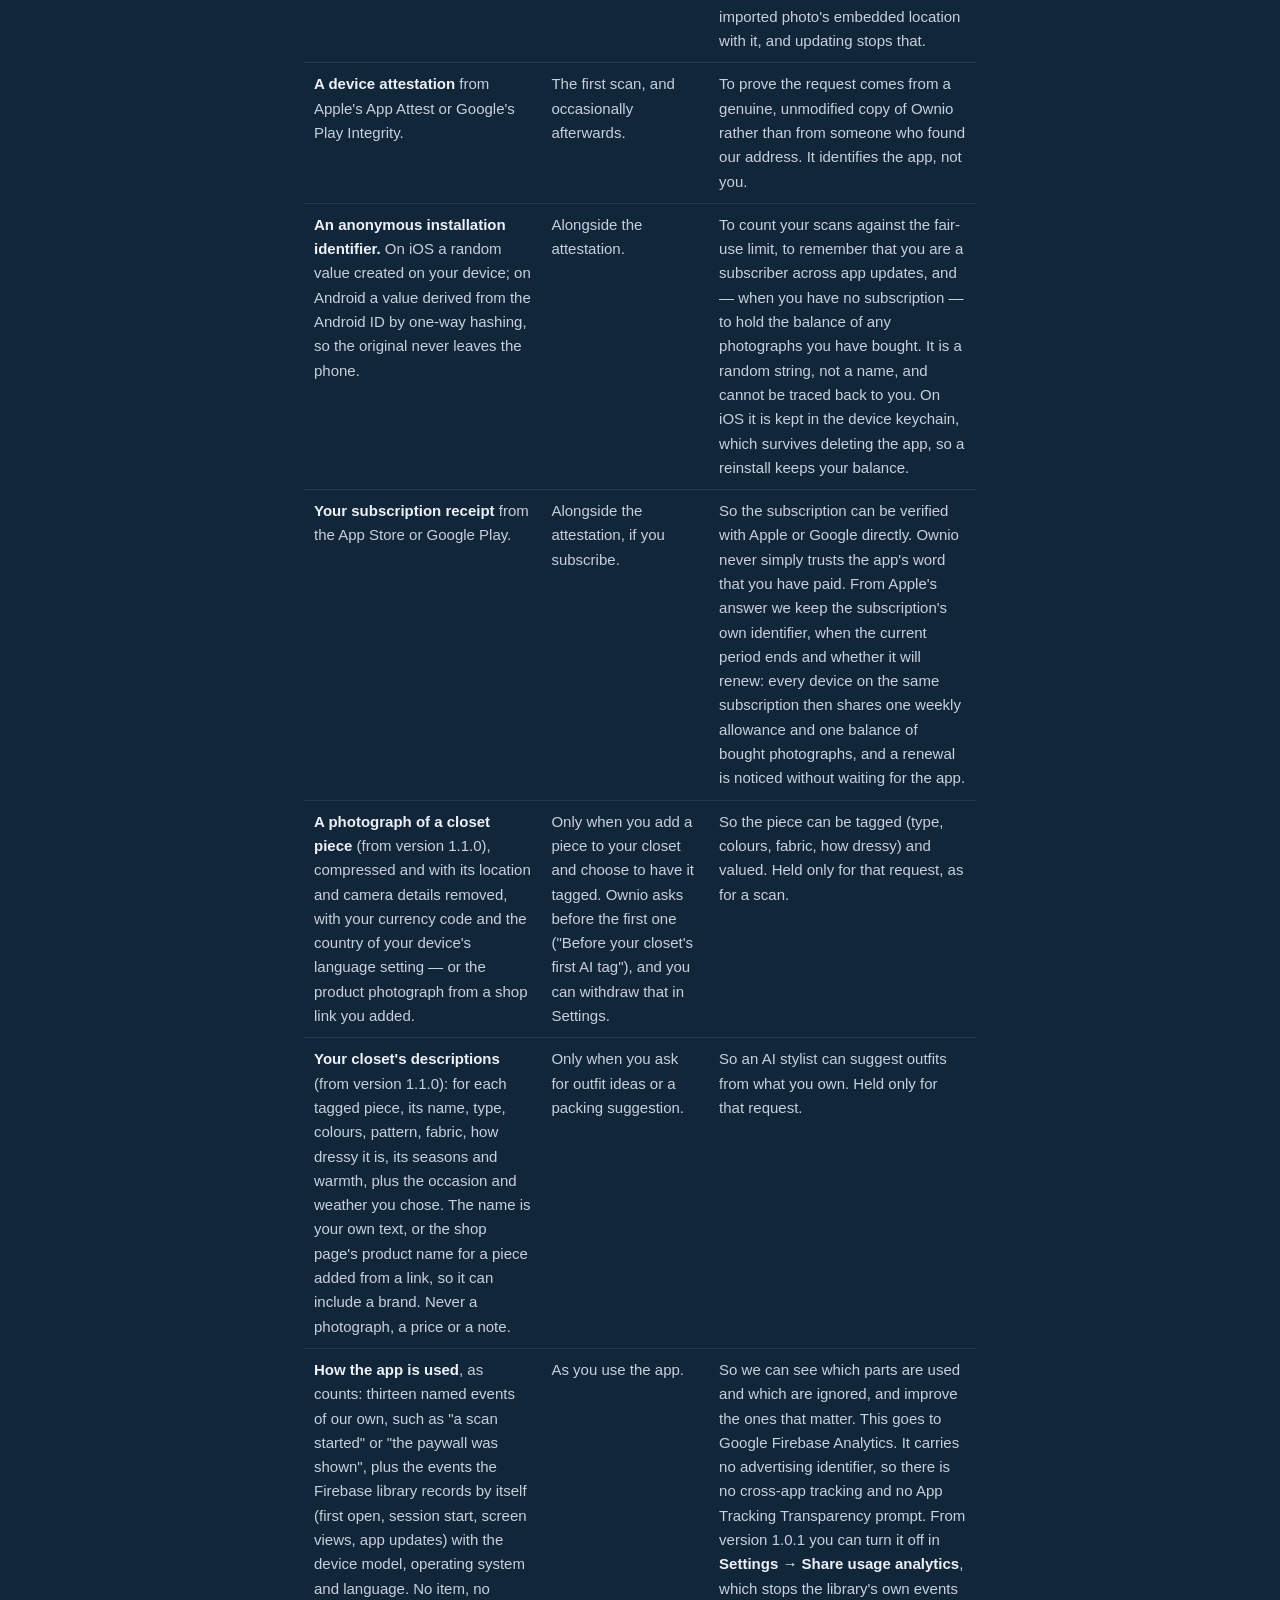
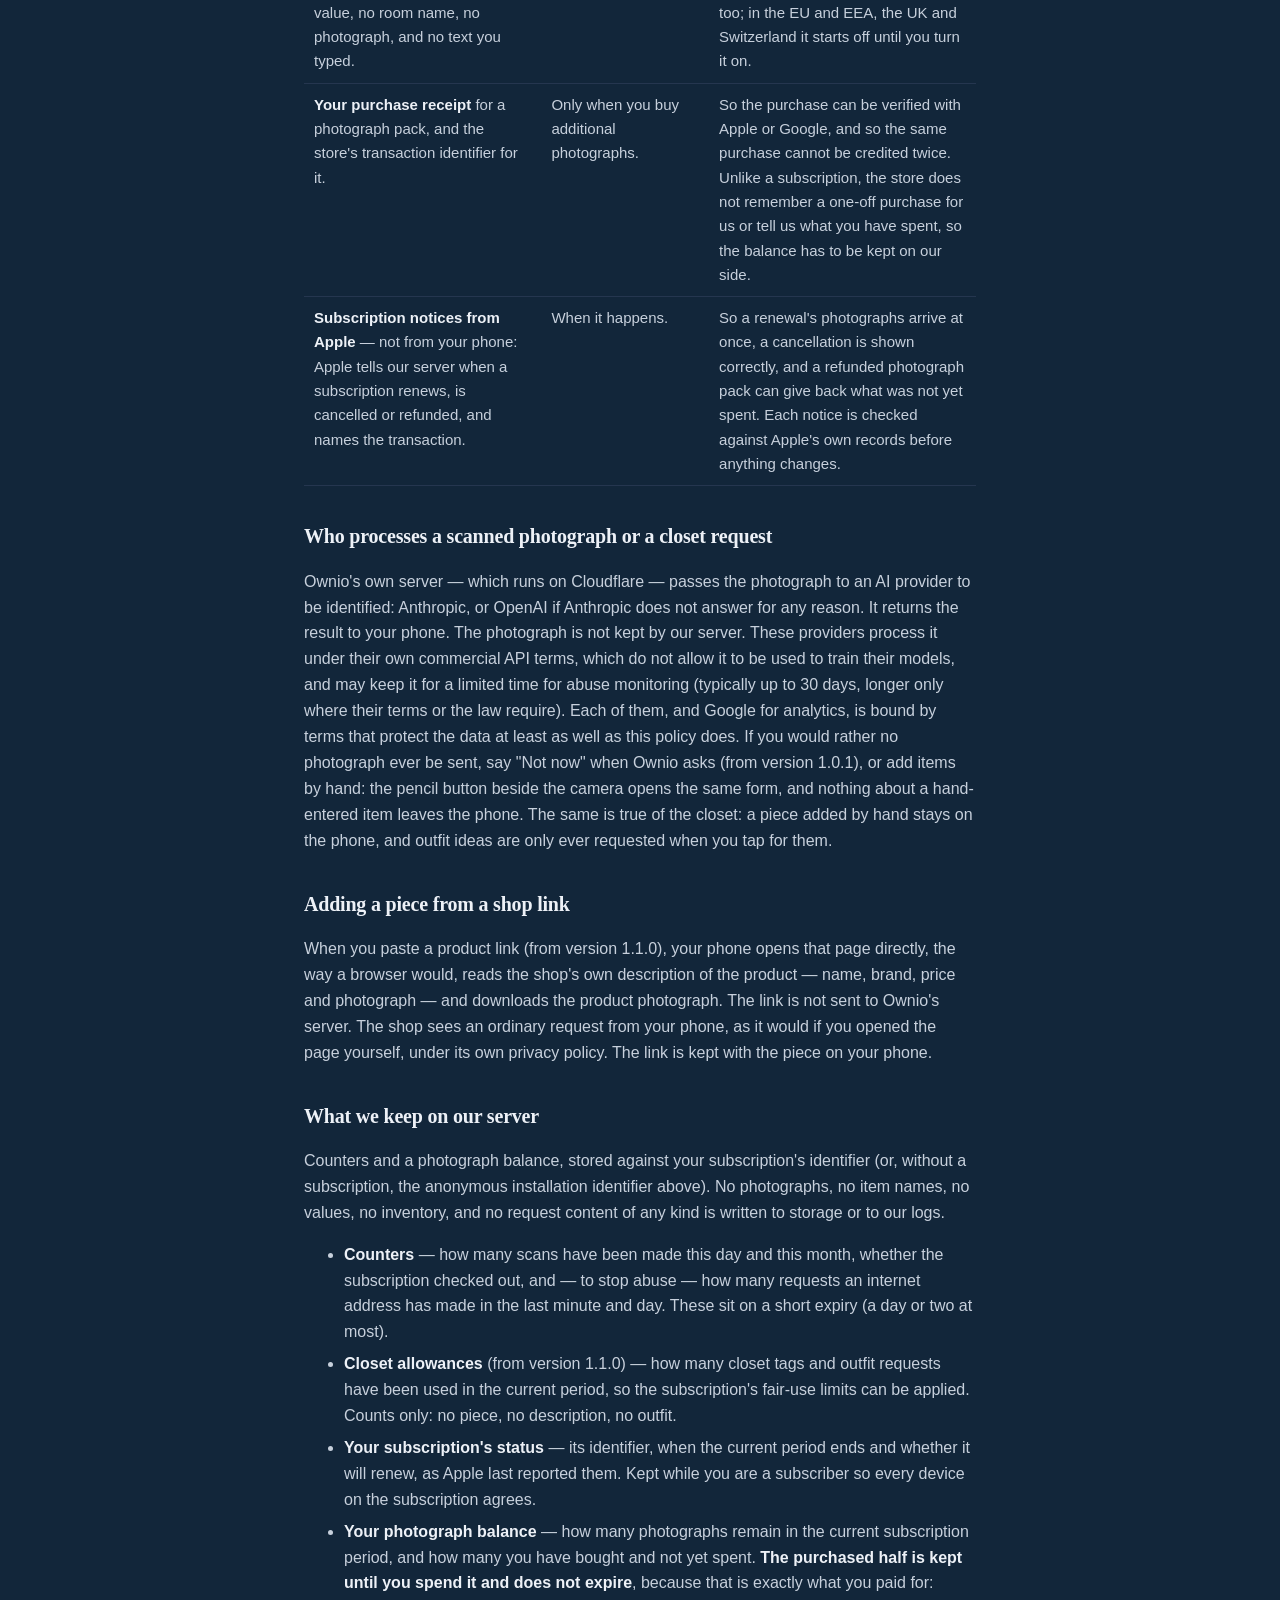
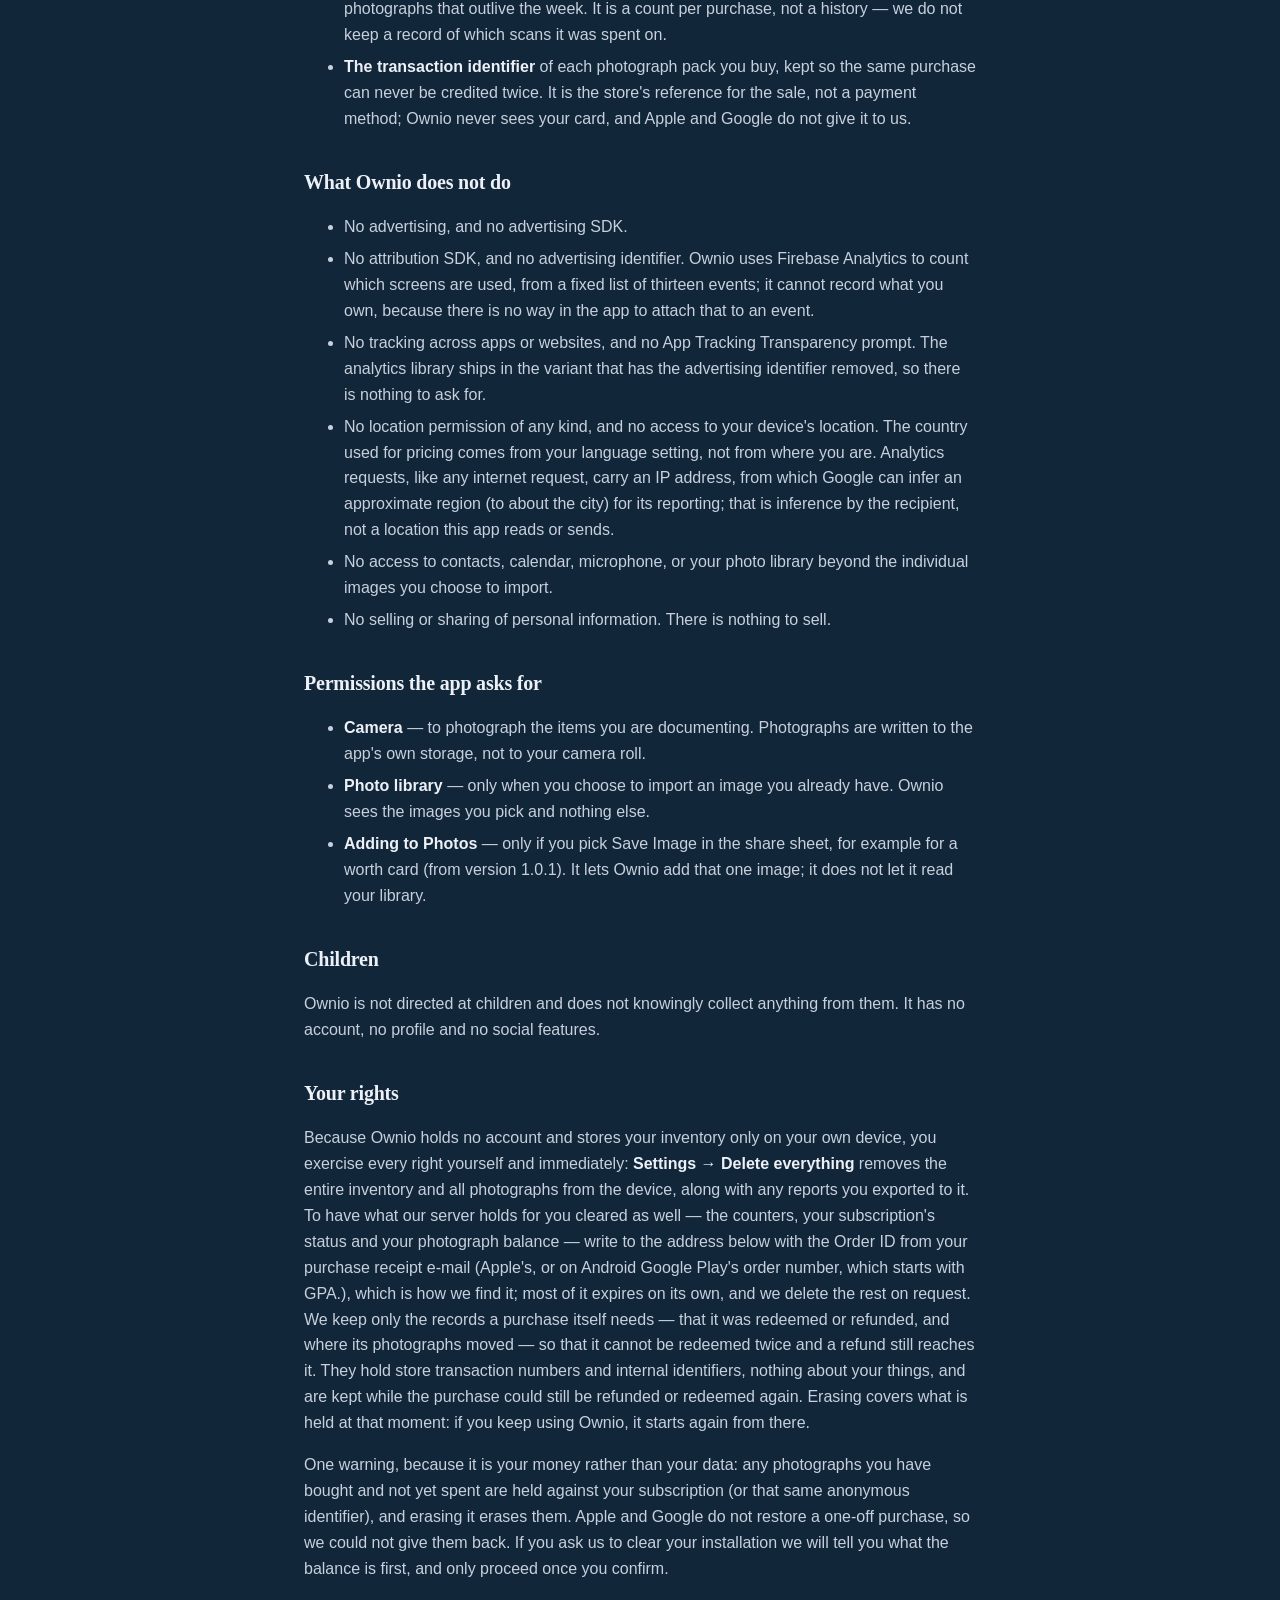
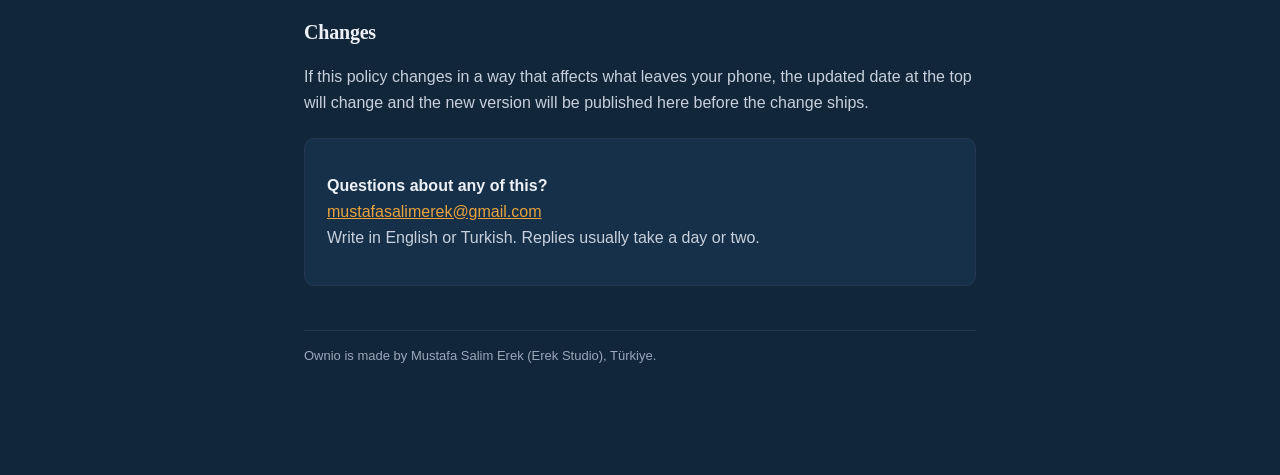
==== commit 422a3673: "1.1.0: privacy says the stylist gets each piece's name (it can carry a brand); terms cover Google Pl" ====
--- a/privacy.html
+++ b/privacy.html
@@ -22,7 +22,7 @@
   <nav><a href="index.html">Support</a><a href="privacy.html">Privacy</a><a href="terms.html">Terms</a></nav>
 
   <h1>Privacy Policy</h1>
-  <p class="sub">Ownio · last updated 9 November 2026</p>
+  <p class="sub">Ownio · last updated 11 November 2026</p>
 
   <p>Ownio is a record of what you own, kept for the day you have to prove it.
   That record is unusually personal — it is a list of your possessions and what
@@ -127,8 +127,10 @@
     <tr>
       <td><strong>Your closet's descriptions</strong> (from version 1.1.0): for
       each tagged piece, its name, type, colours, pattern, fabric, how dressy it
-      is, its seasons and warmth, plus the occasion and weather you chose. Never
-      a photograph, a price, a brand or a note.</td>
+      is, its seasons and warmth, plus the occasion and weather you chose. The
+      name is your own text, or the shop page's product name for a piece added
+      from a link, so it can include a brand. Never a photograph, a price or a
+      note.</td>
       <td>Only when you ask for outfit ideas or a packing suggestion.</td>
       <td>So an AI stylist can suggest outfits from what you own. Held only for
       that request.</td>
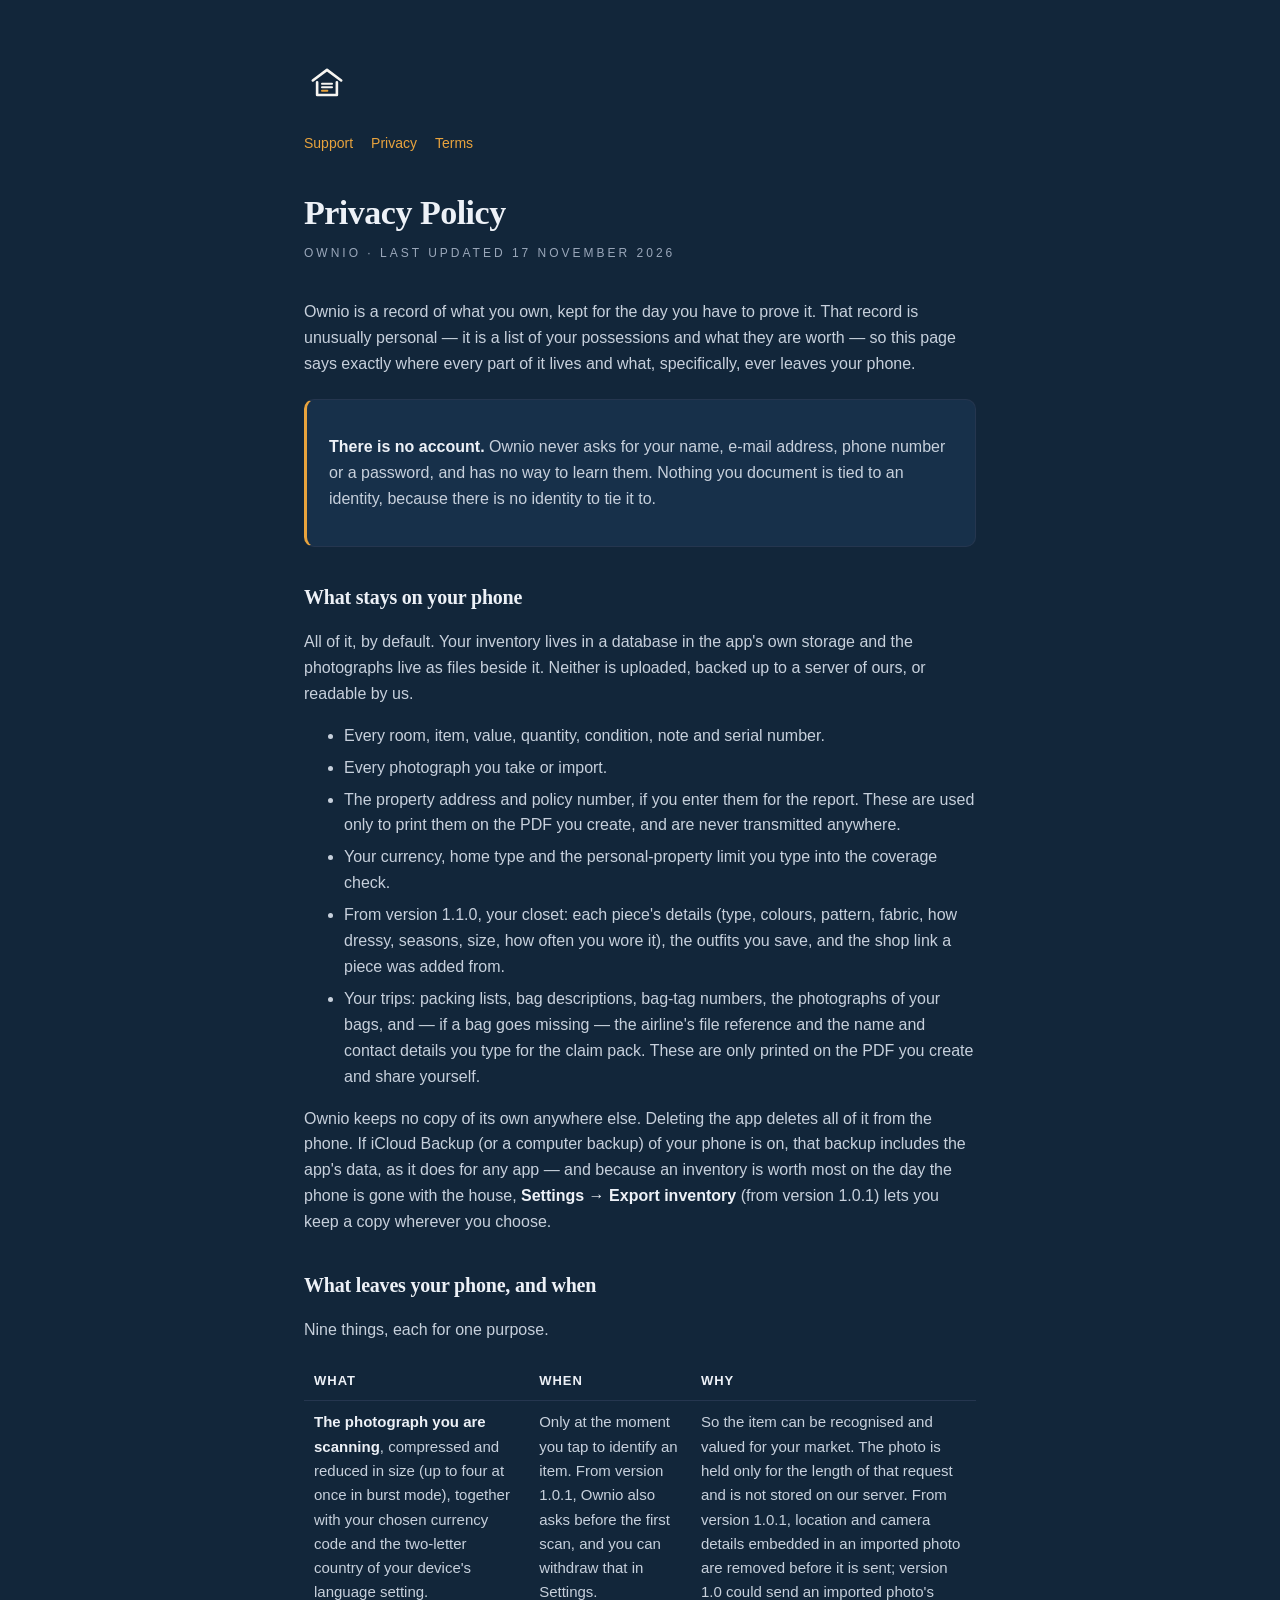
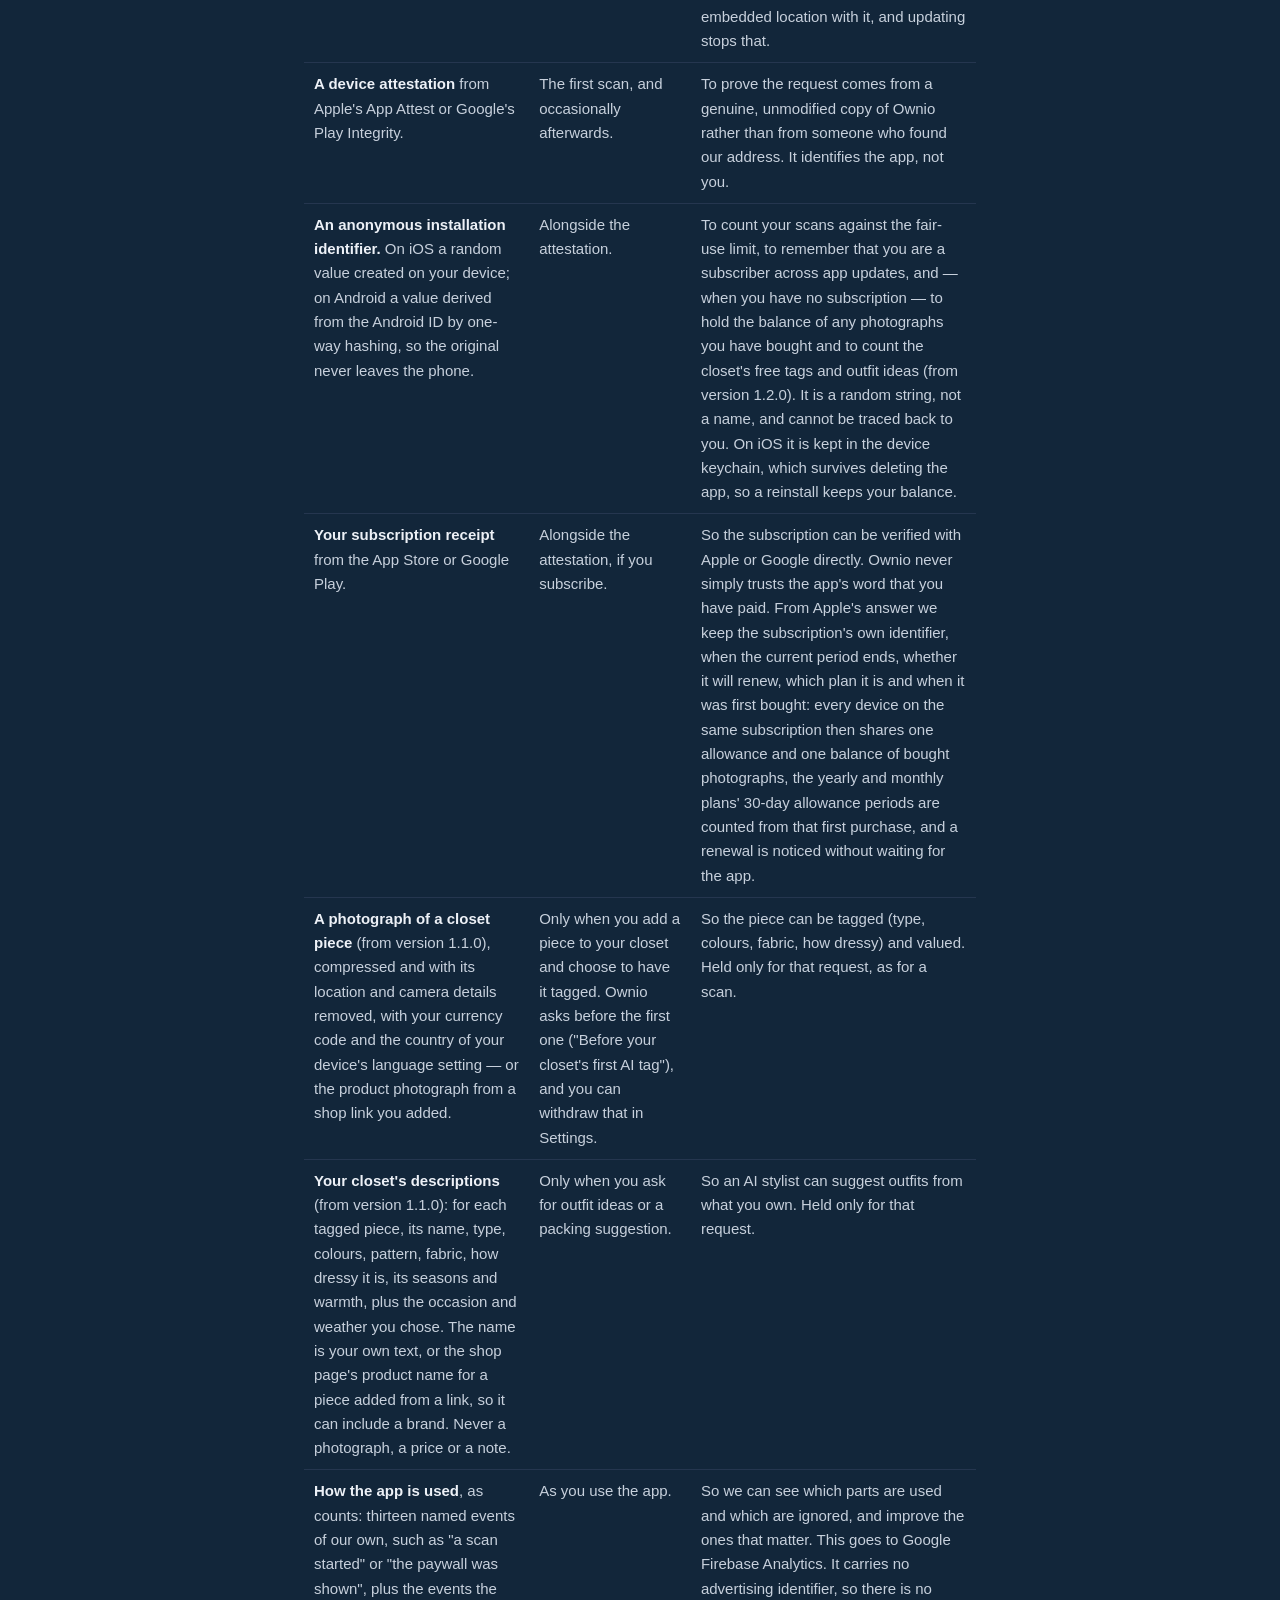
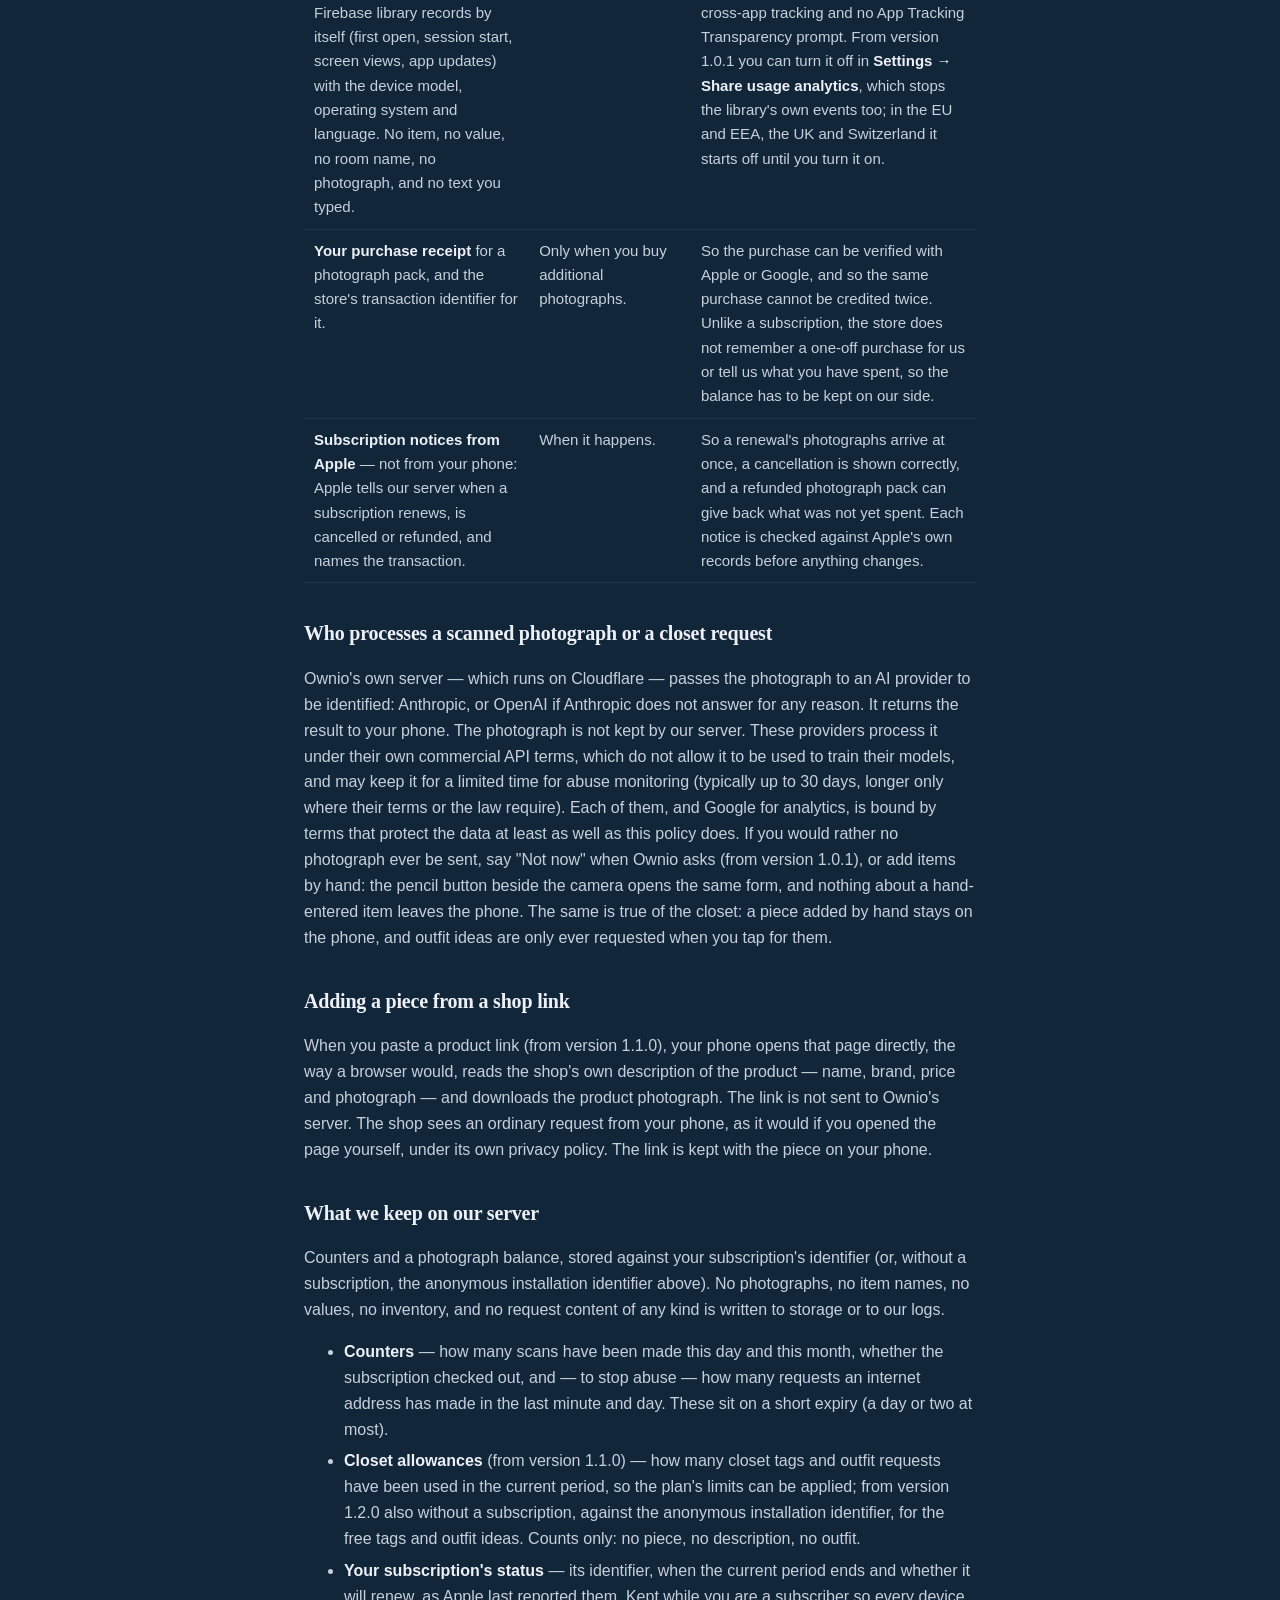
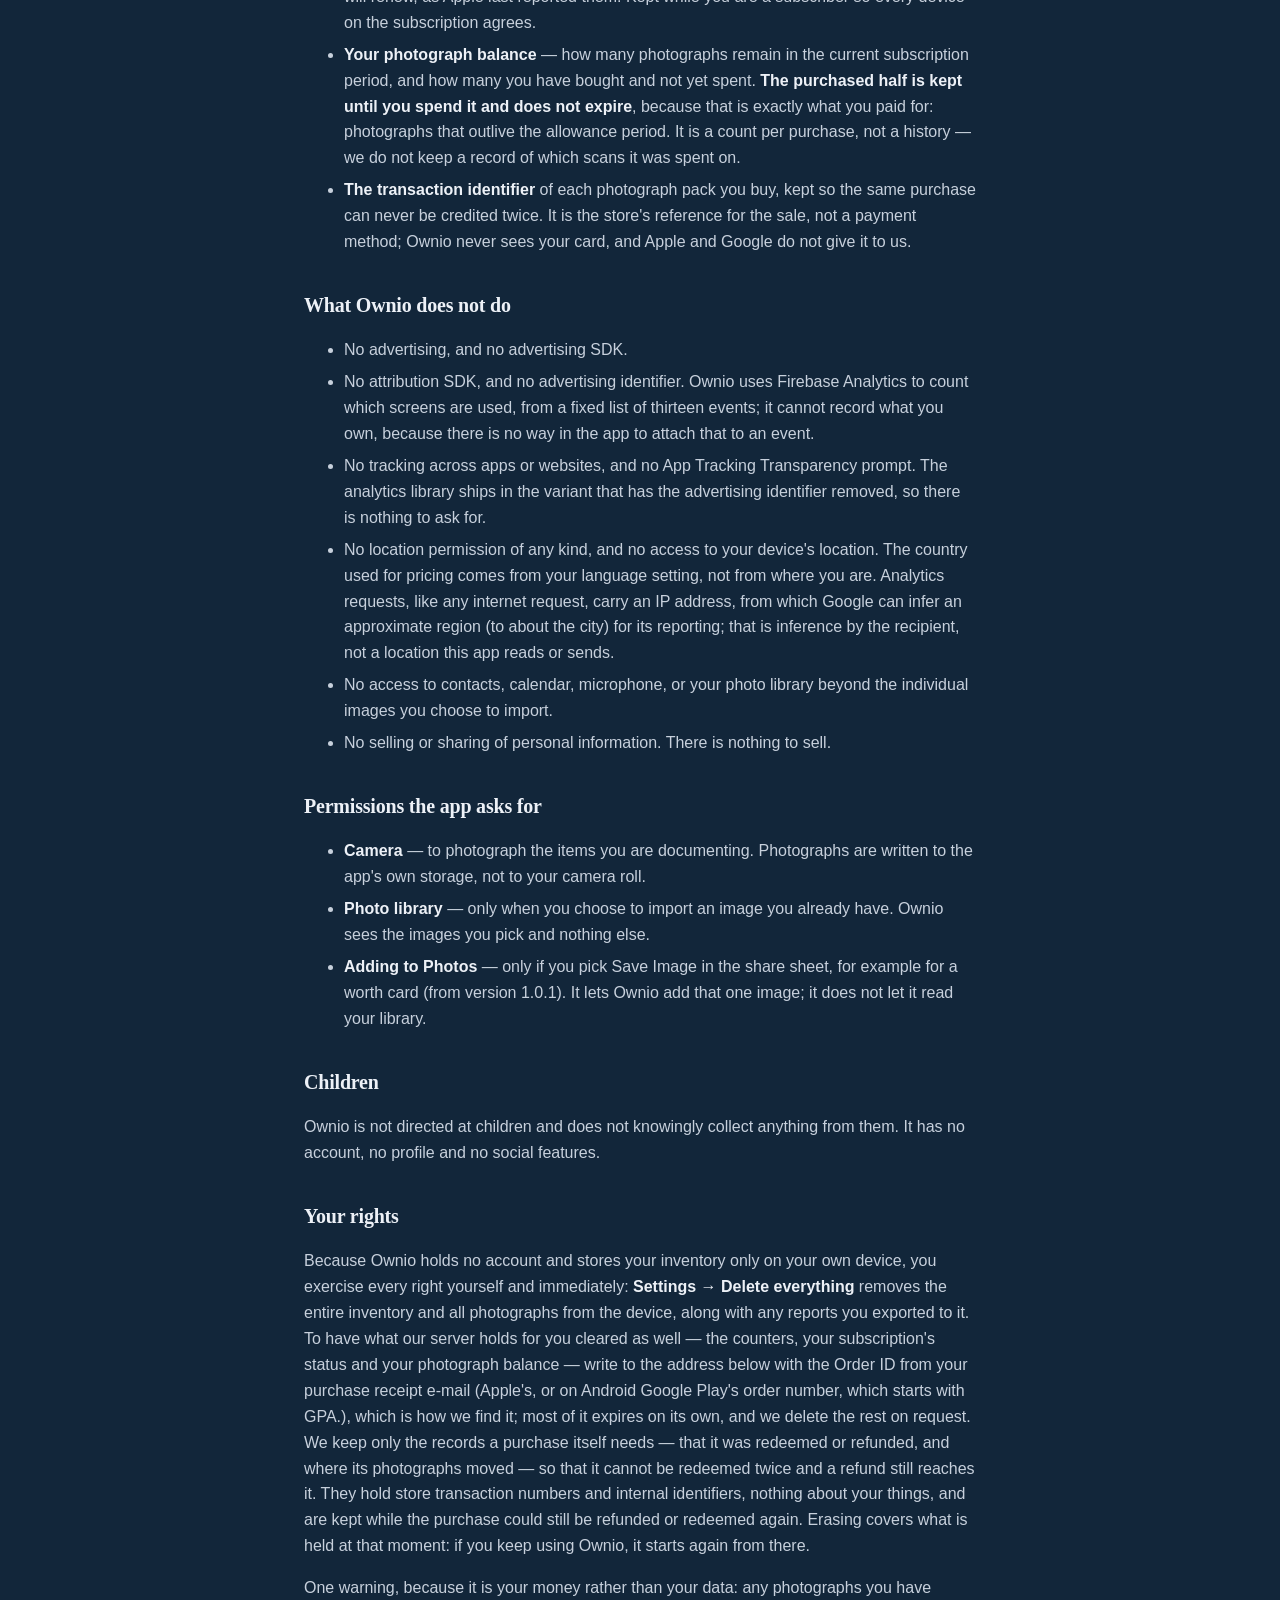
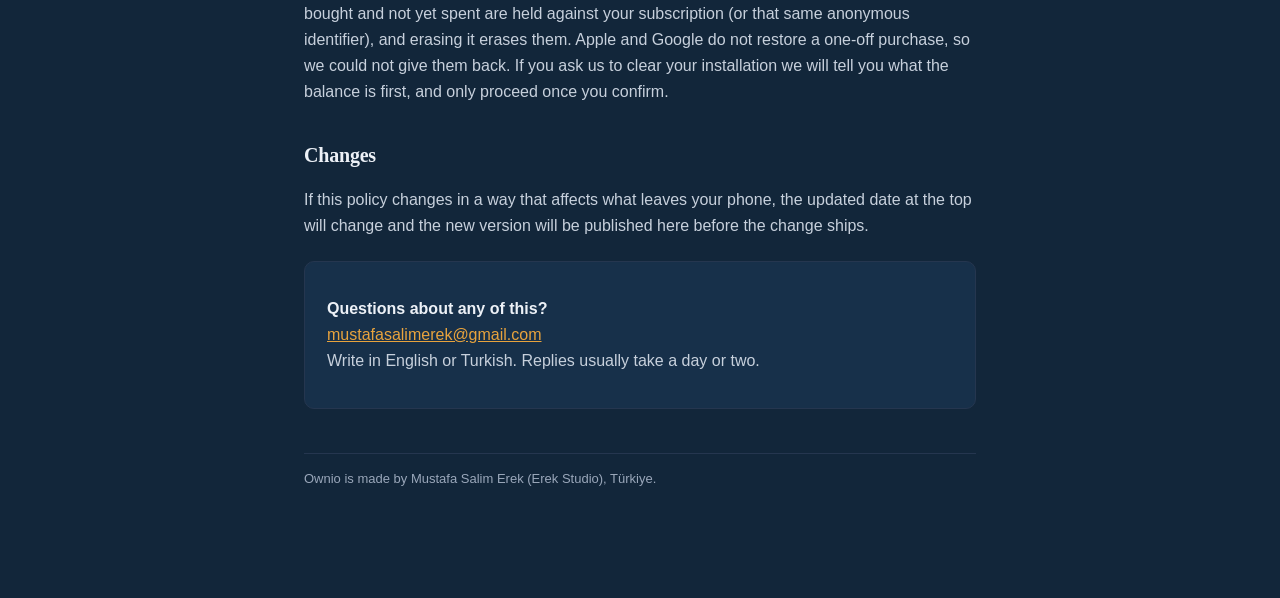
==== commit caf31e78: "1.2.0: yearly and monthly Ownio Plus, 30-day allowance periods, free closet allowance, one plan at a" ====
--- a/privacy.html
+++ b/privacy.html
@@ -22,7 +22,7 @@
   <nav><a href="index.html">Support</a><a href="privacy.html">Privacy</a><a href="terms.html">Terms</a></nav>
 
   <h1>Privacy Policy</h1>
-  <p class="sub">Ownio · last updated 11 November 2026</p>
+  <p class="sub">Ownio · last updated 17 November 2026</p>
 
   <p>Ownio is a record of what you own, kept for the day you have to prove it.
   That record is unusually personal — it is a list of your possessions and what
@@ -97,7 +97,8 @@
       <td>Alongside the attestation.</td>
       <td>To count your scans against the fair-use limit, to remember that
       you are a subscriber across app updates, and — when you have no
-      subscription — to hold the balance of any photographs you have bought. It
+      subscription — to hold the balance of any photographs you have bought and
+      to count the closet's free tags and outfit ideas (from version 1.2.0). It
       is a random string, not a name, and cannot be traced back to you. On iOS it
       is kept in the device keychain, which survives deleting the app, so a
       reinstall keeps your balance.</td>
@@ -109,9 +110,11 @@
       <td>So the subscription can be verified with Apple or Google directly.
       Ownio never simply trusts the app's word that you have paid. From Apple's
       answer we keep the subscription's own identifier, when the current period
-      ends and whether it will renew: every device on the same subscription then
-      shares one weekly allowance and one balance of bought photographs, and a
-      renewal is noticed without waiting for the app.</td>
+      ends, whether it will renew, which plan it is and when it was first bought:
+      every device on the same subscription then shares one allowance and one
+      balance of bought photographs, the yearly and monthly plans' 30-day
+      allowance periods are counted from that first purchase, and a renewal is
+      noticed without waiting for the app.</td>
     </tr>
     <tr>
       <td><strong>A photograph of a closet piece</strong> (from version 1.1.0),
@@ -207,8 +210,9 @@
       These sit on a short expiry (a day or two at most).</li>
     <li><strong>Closet allowances</strong> (from version 1.1.0) — how many closet
       tags and outfit requests have been used in the current period, so the
-      subscription's fair-use limits can be applied. Counts only: no piece, no
-      description, no outfit.</li>
+      plan's limits can be applied; from version 1.2.0 also without a
+      subscription, against the anonymous installation identifier, for the free
+      tags and outfit ideas. Counts only: no piece, no description, no outfit.</li>
     <li><strong>Your subscription's status</strong> — its identifier, when the
       current period ends and whether it will renew, as Apple last reported
       them. Kept while you are a subscriber so every device on the subscription
@@ -217,7 +221,7 @@
       the current subscription period, and how many you have bought and not yet
       spent. <strong>The purchased half is kept until you spend it and does not
       expire</strong>, because that is exactly what you paid for: photographs
-      that outlive the week. It is a count per purchase, not a history — we do not
+      that outlive the allowance period. It is a count per purchase, not a history — we do not
       keep a record of which scans it was spent on.</li>
     <li><strong>The transaction identifier</strong> of each photograph pack you
       buy, kept so the same purchase can never be credited twice. It is the
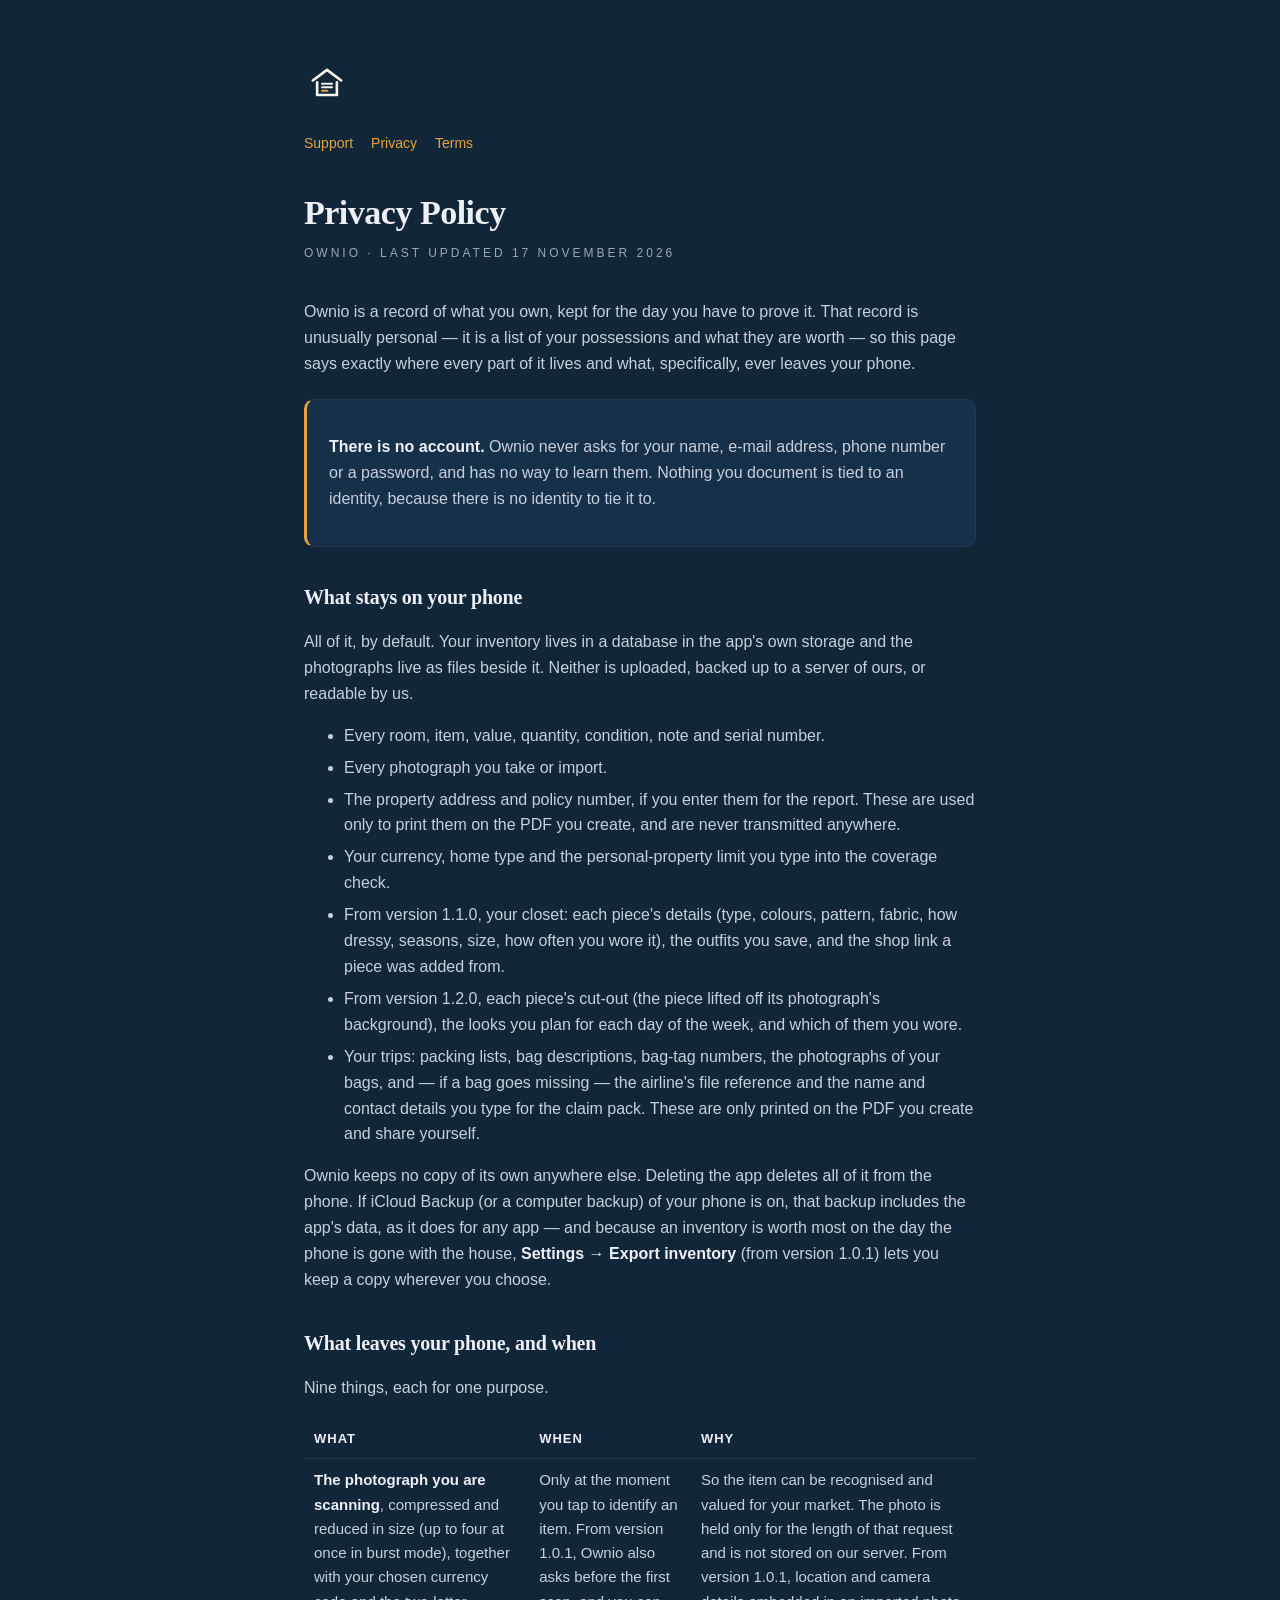
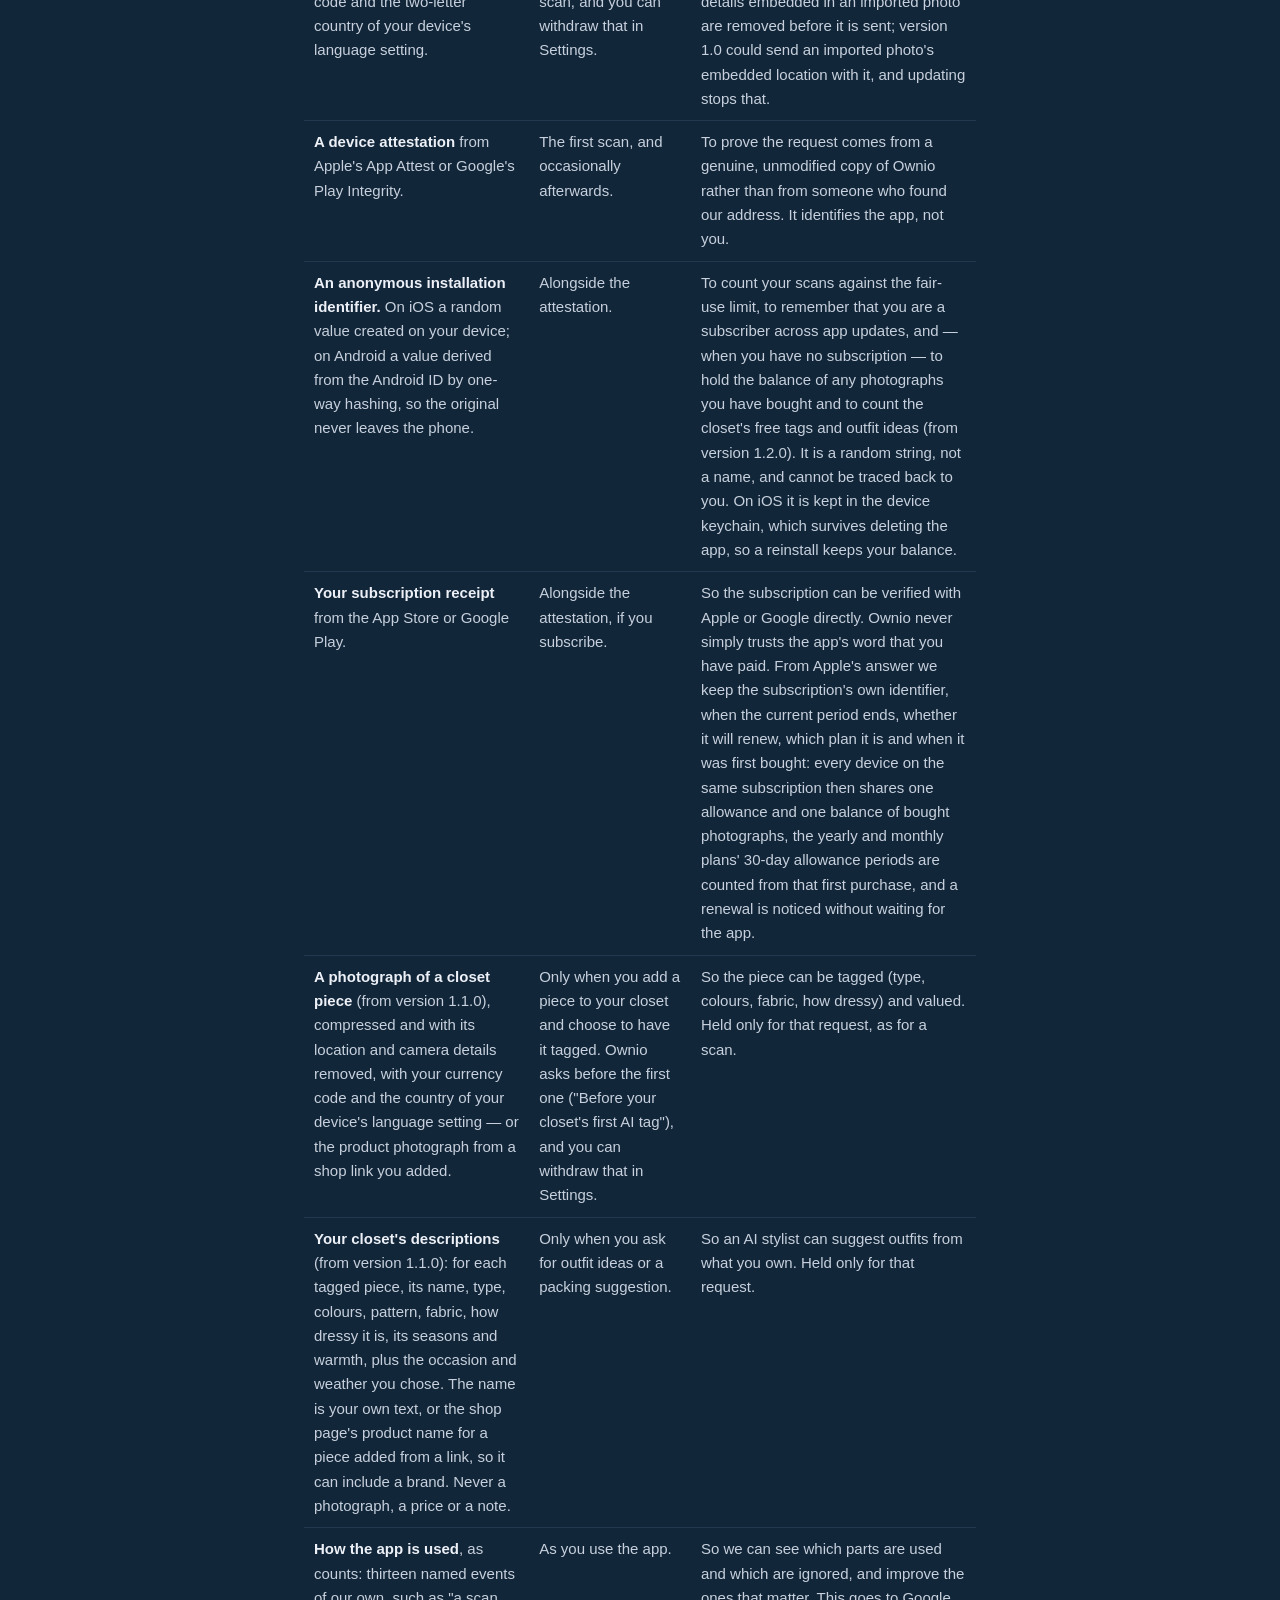
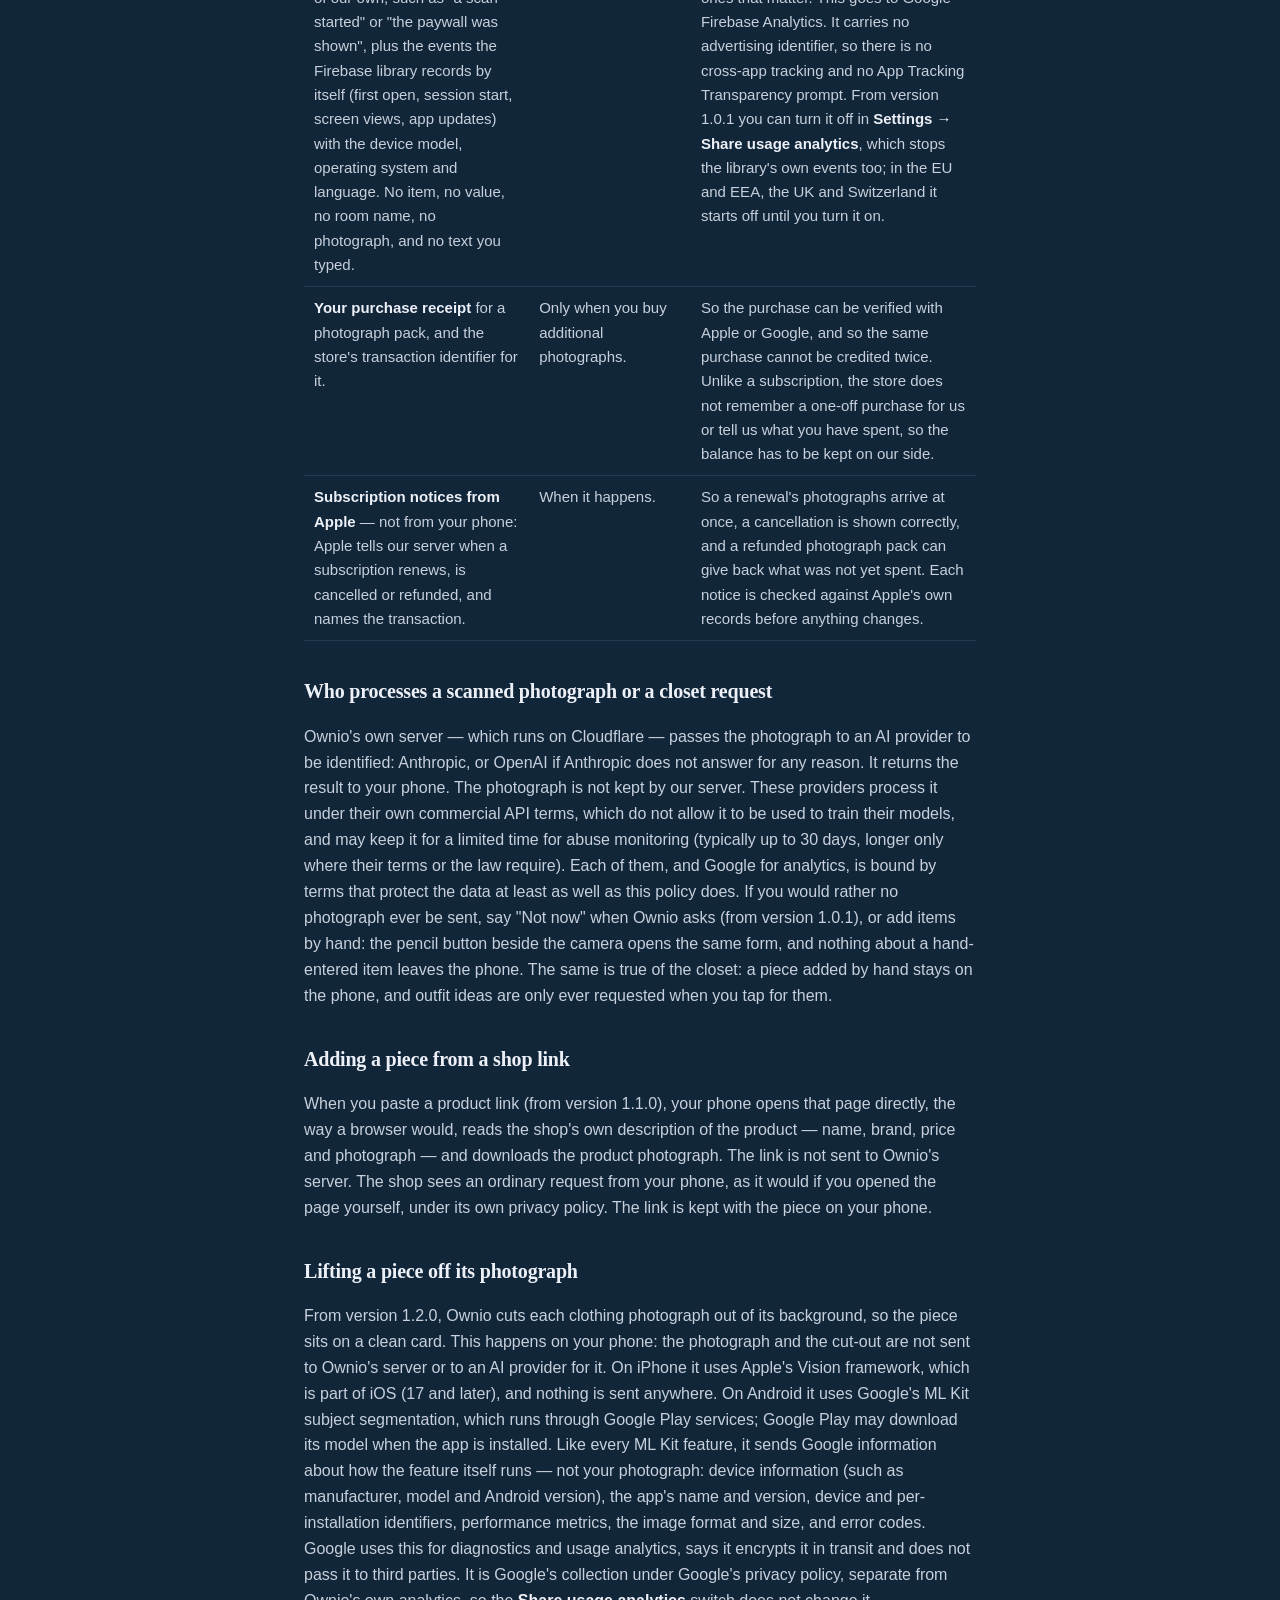
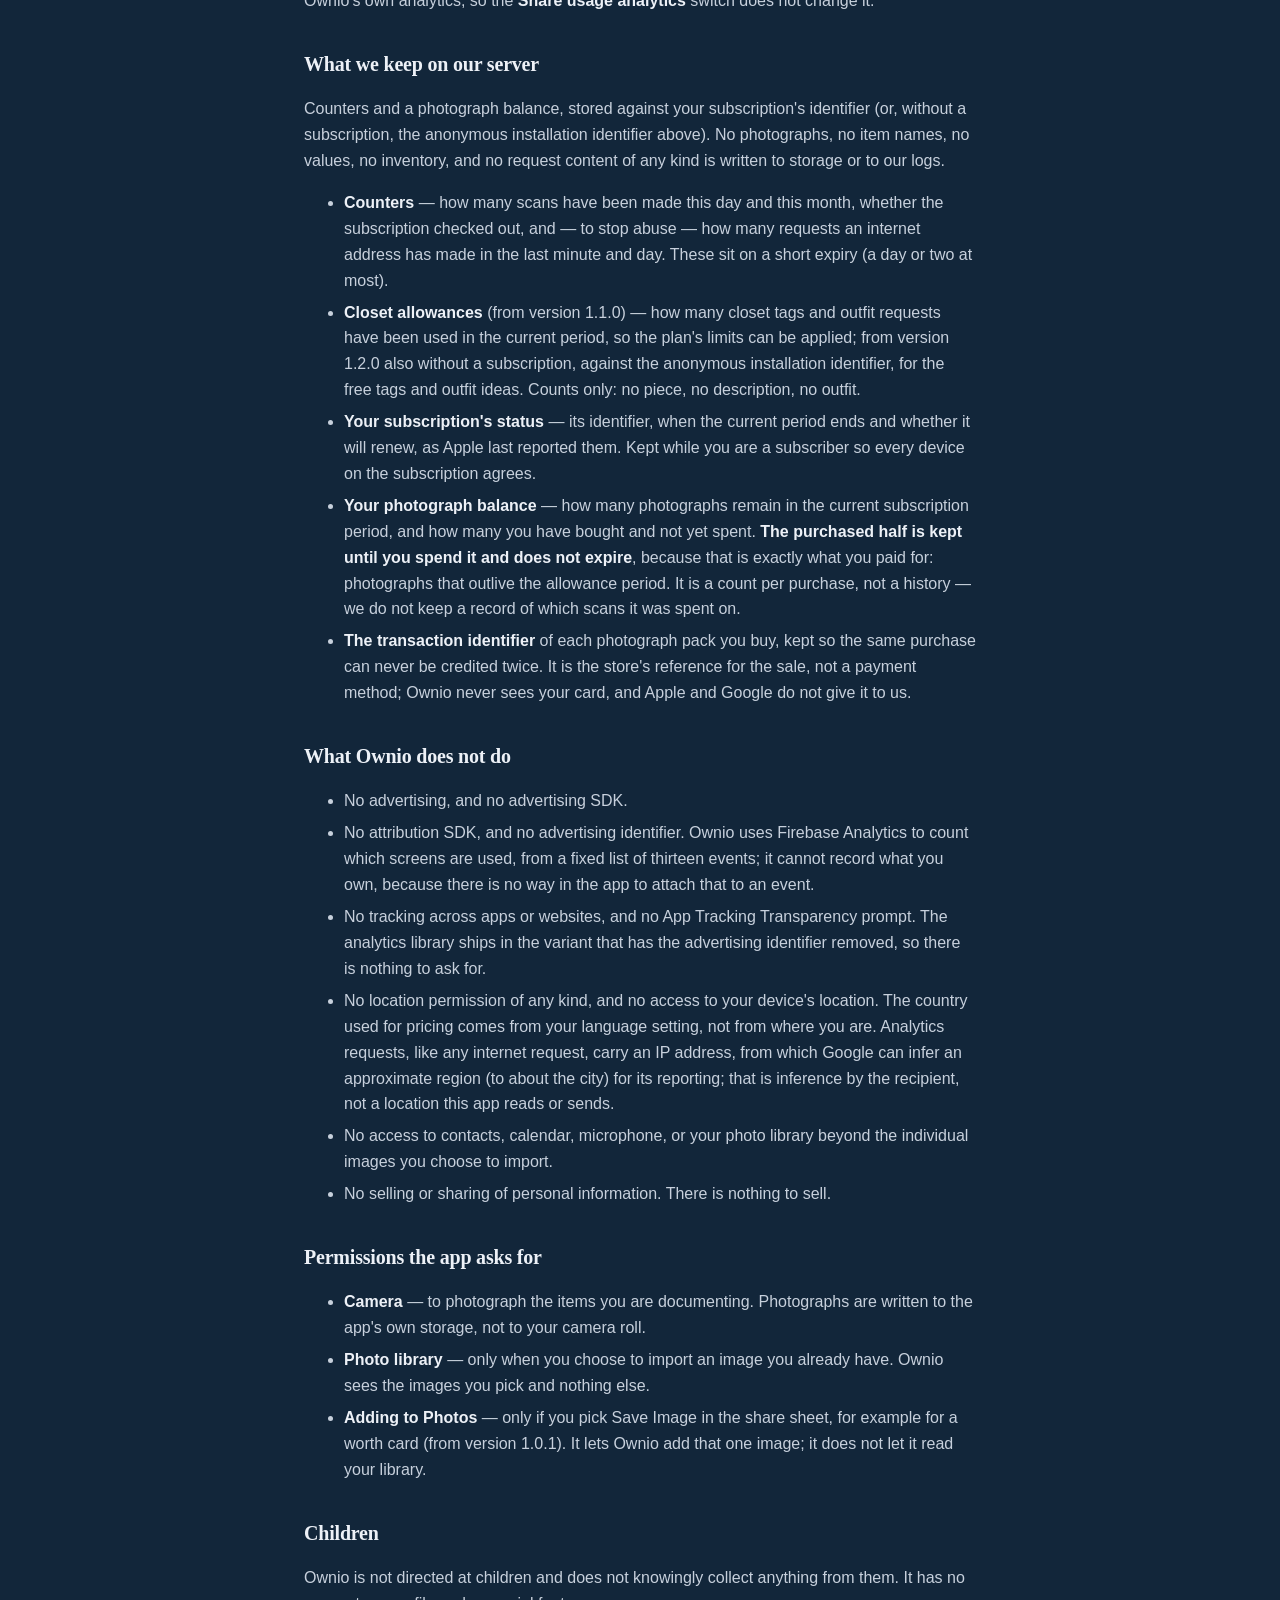
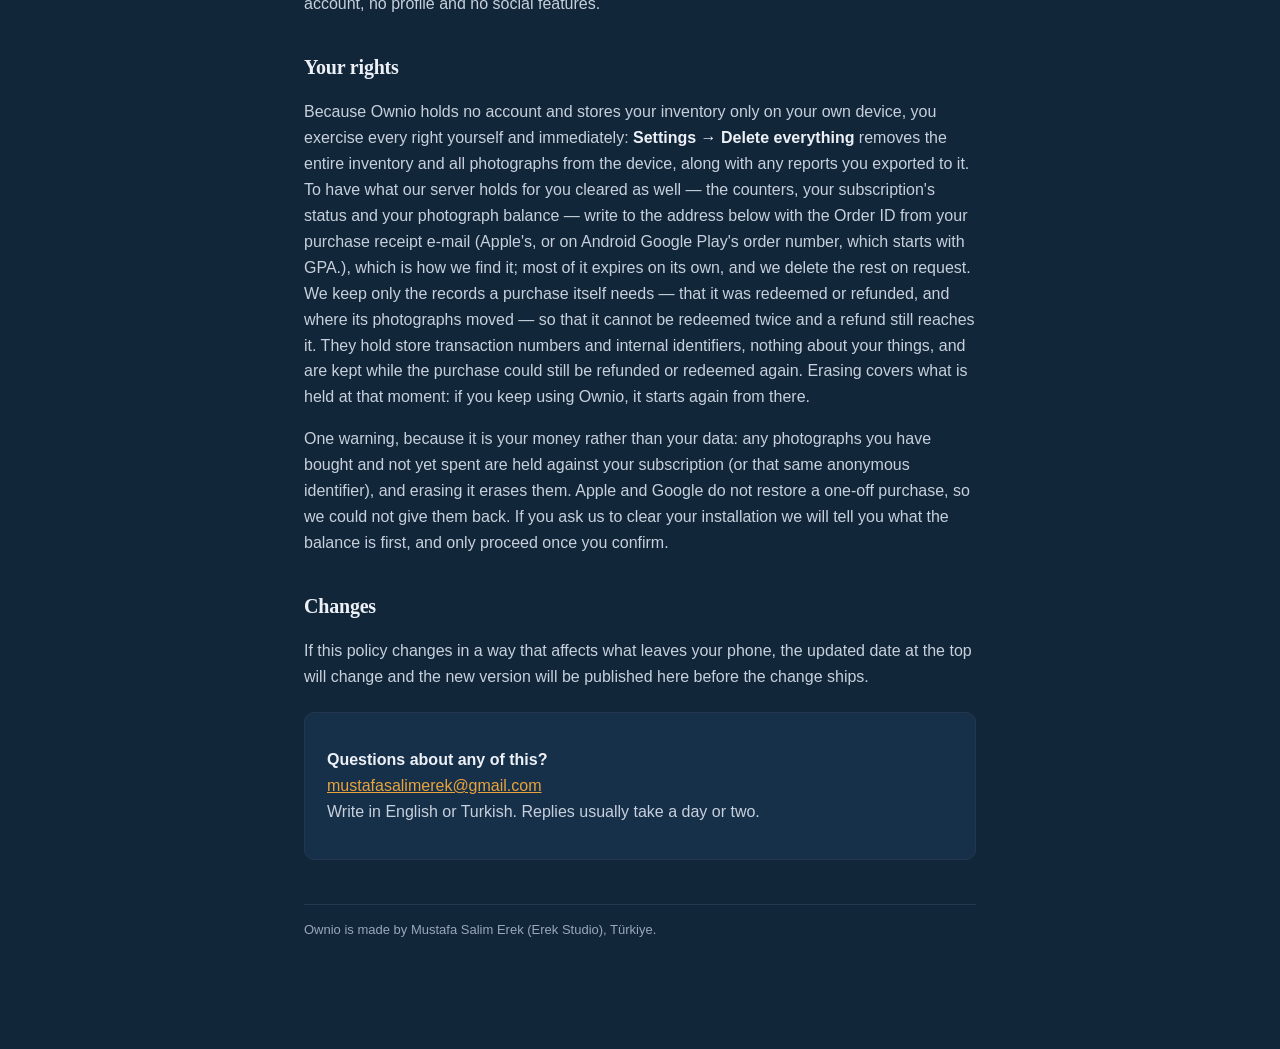
==== commit 35675a05: "1.2.0: privacy covers on-device cut-outs (Apple Vision on iPhone, Google ML Kit on Android and the d" ====
--- a/privacy.html
+++ b/privacy.html
@@ -51,6 +51,9 @@
     <li>From version 1.1.0, your closet: each piece's details (type, colours,
       pattern, fabric, how dressy, seasons, size, how often you wore it), the
       outfits you save, and the shop link a piece was added from.</li>
+    <li>From version 1.2.0, each piece's cut-out (the piece lifted off its
+      photograph's background), the looks you plan for each day of the week, and
+      which of them you wore.</li>
     <li>Your trips: packing lists, bag descriptions, bag-tag numbers, the
       photographs of your bags, and — if a bag goes missing — the airline's file
       reference and the name and contact details you type for the claim pack.
@@ -197,6 +200,23 @@
   photograph. The link is not sent to Ownio's server. The shop sees an ordinary
   request from your phone, as it would if you opened the page yourself, under
   its own privacy policy. The link is kept with the piece on your phone.</p>
+
+  <h2>Lifting a piece off its photograph</h2>
+  <p>From version 1.2.0, Ownio cuts each clothing photograph out of its
+  background, so the piece sits on a clean card. This happens on your phone: the
+  photograph and the cut-out are not sent to Ownio's server or to an AI provider
+  for it. On iPhone it uses Apple's Vision framework, which is part of iOS (17 and
+  later), and nothing is sent anywhere. On Android it uses Google's ML Kit subject
+  segmentation, which runs through Google Play services; Google Play may download
+  its model when the app is installed. Like every ML Kit feature, it sends Google
+  information about how the feature itself runs — not your photograph: device
+  information (such as manufacturer, model and Android version), the app's name
+  and version, device and per-installation identifiers, performance metrics, the
+  image format and size, and error codes. Google uses this for diagnostics and
+  usage analytics, says it encrypts it in transit and does not pass it to third
+  parties. It is Google's collection under Google's privacy policy, separate from
+  Ownio's own analytics, so the <strong>Share usage analytics</strong> switch does
+  not change it.</p>
 
   <h2>What we keep on our server</h2>
   <p>Counters and a photograph balance, stored against your subscription's
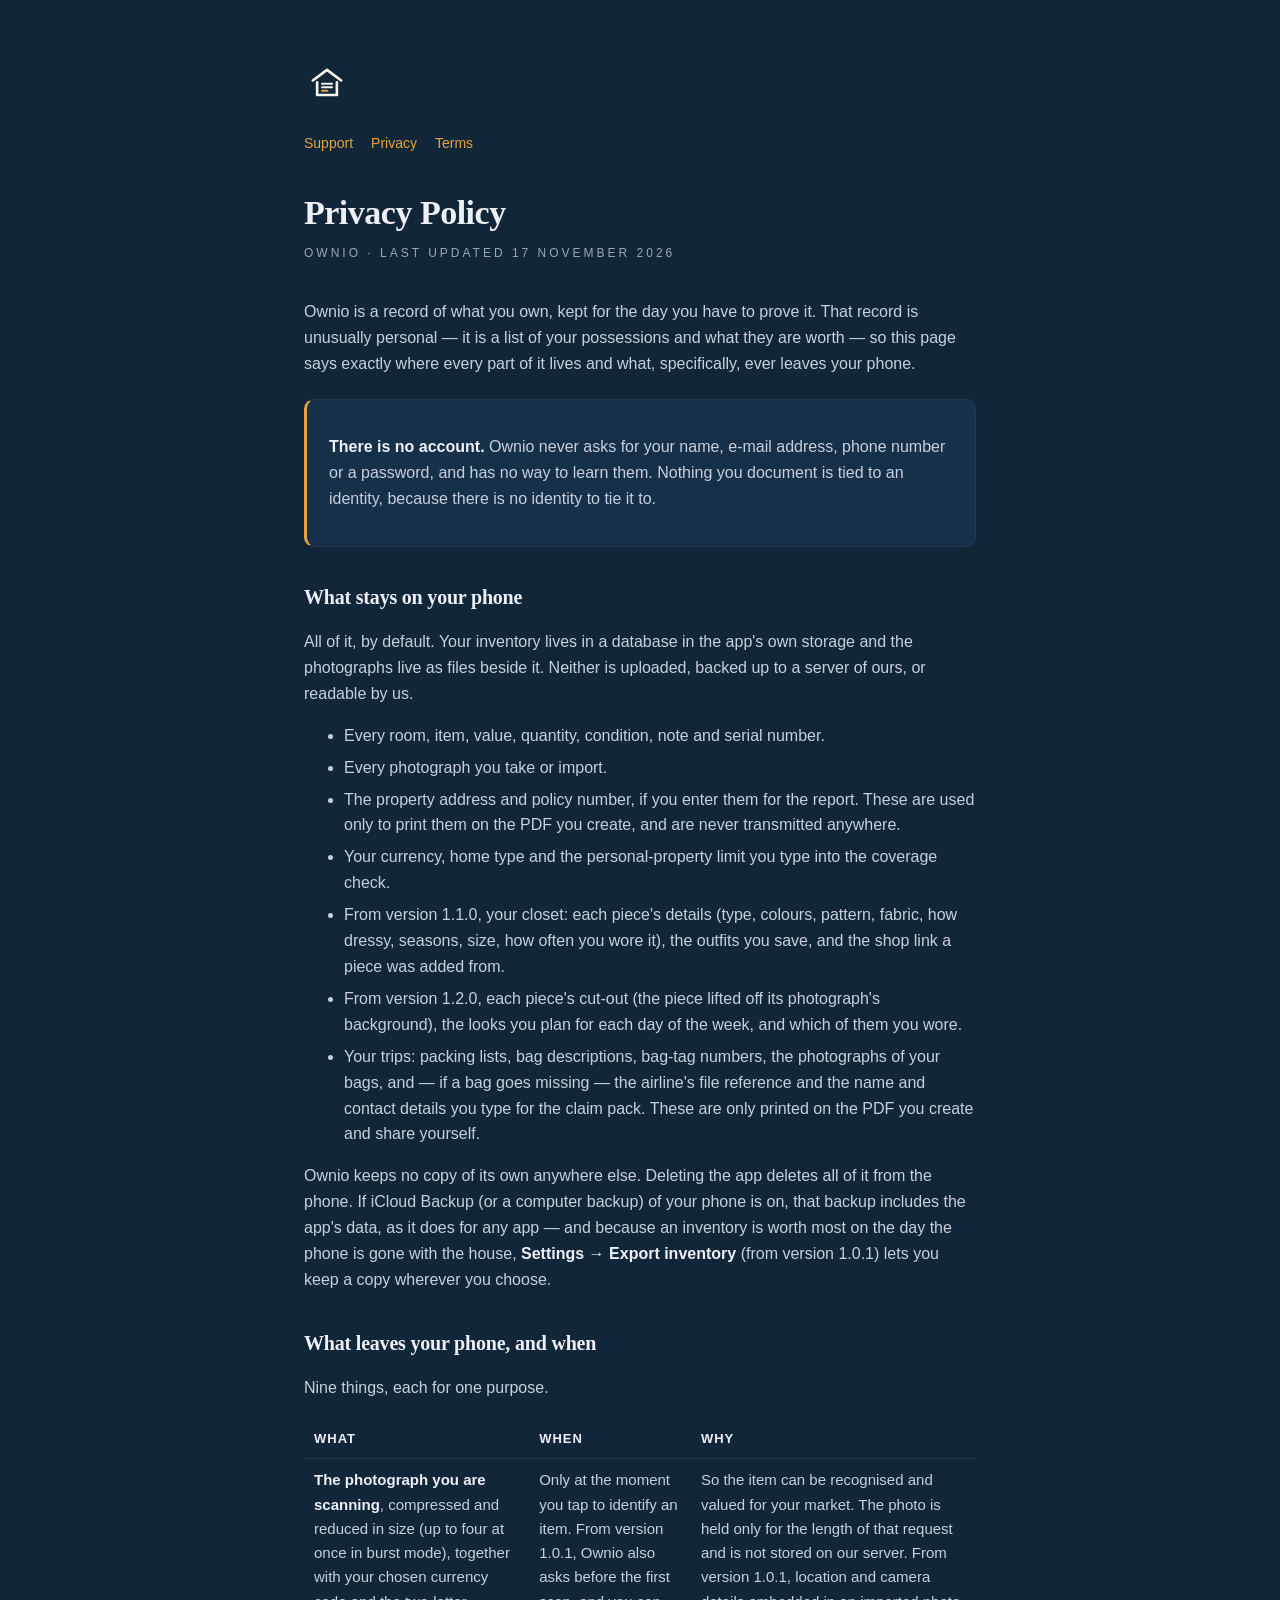
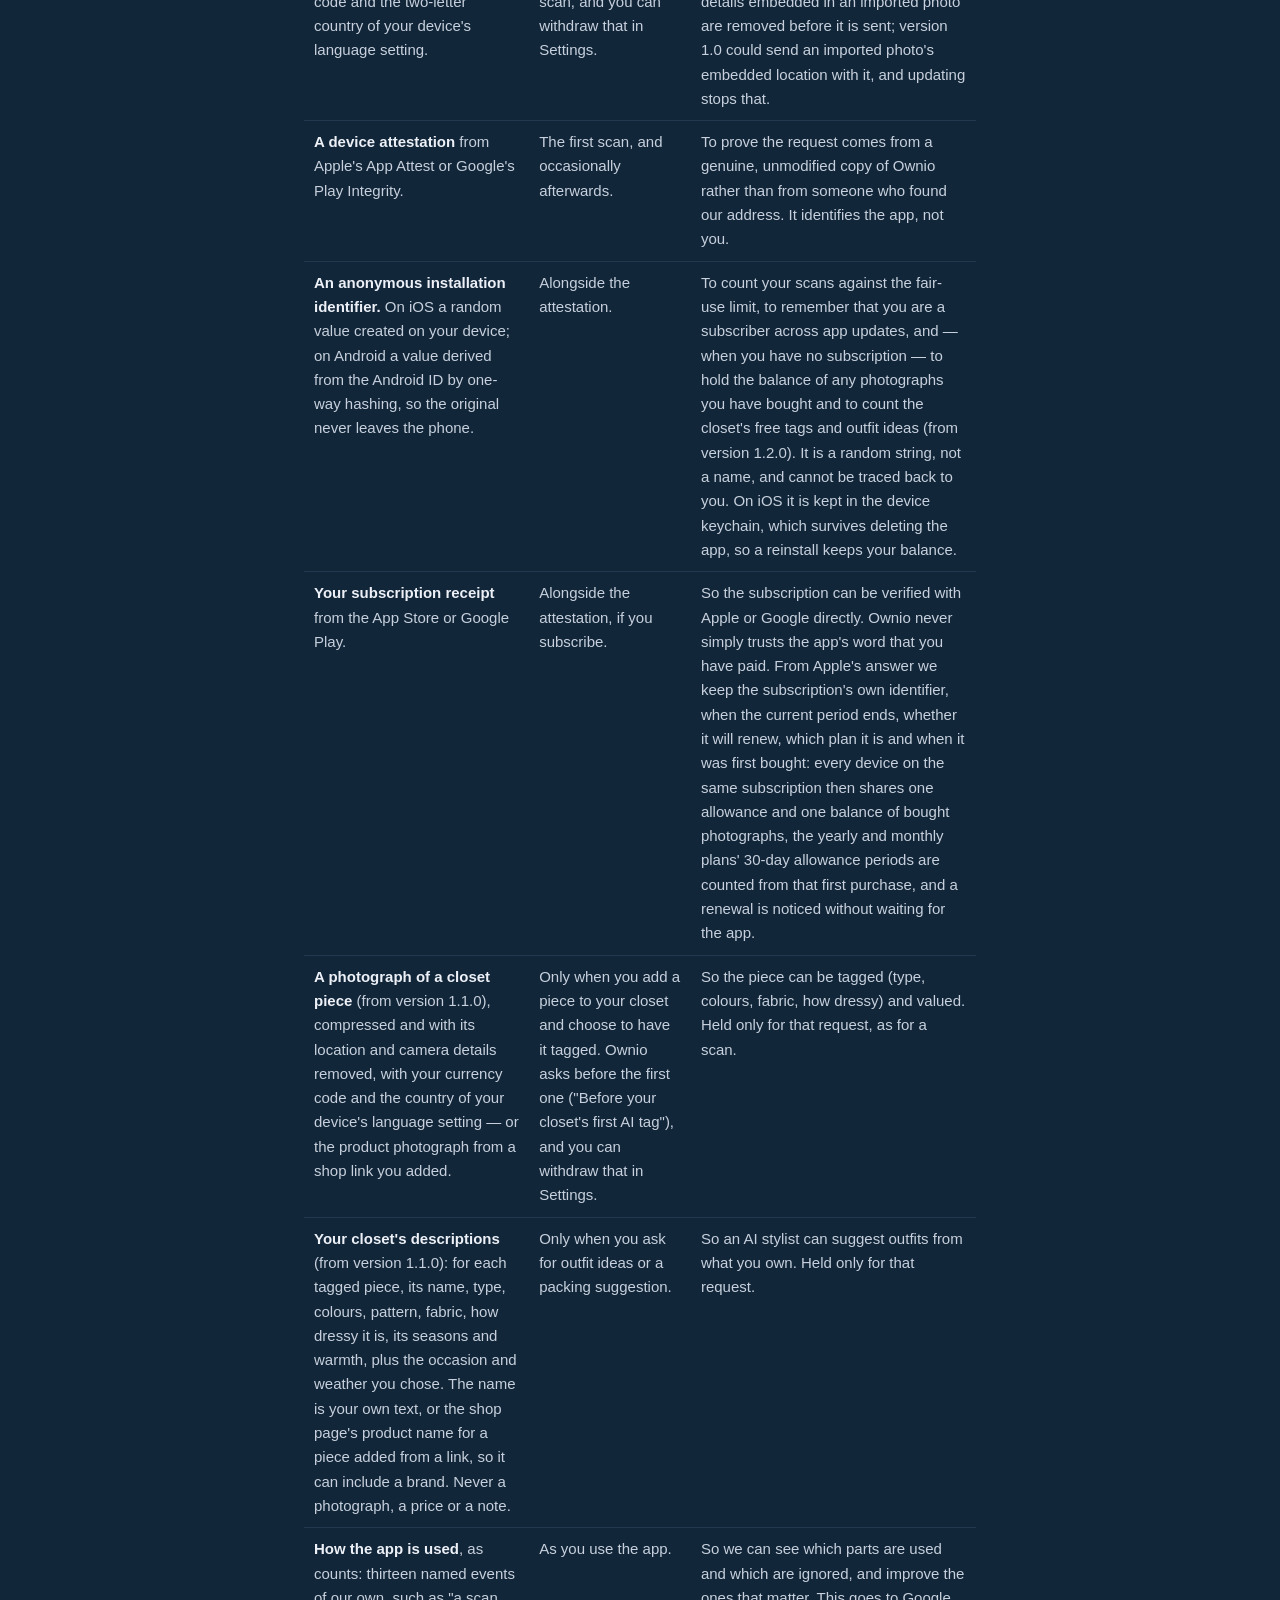
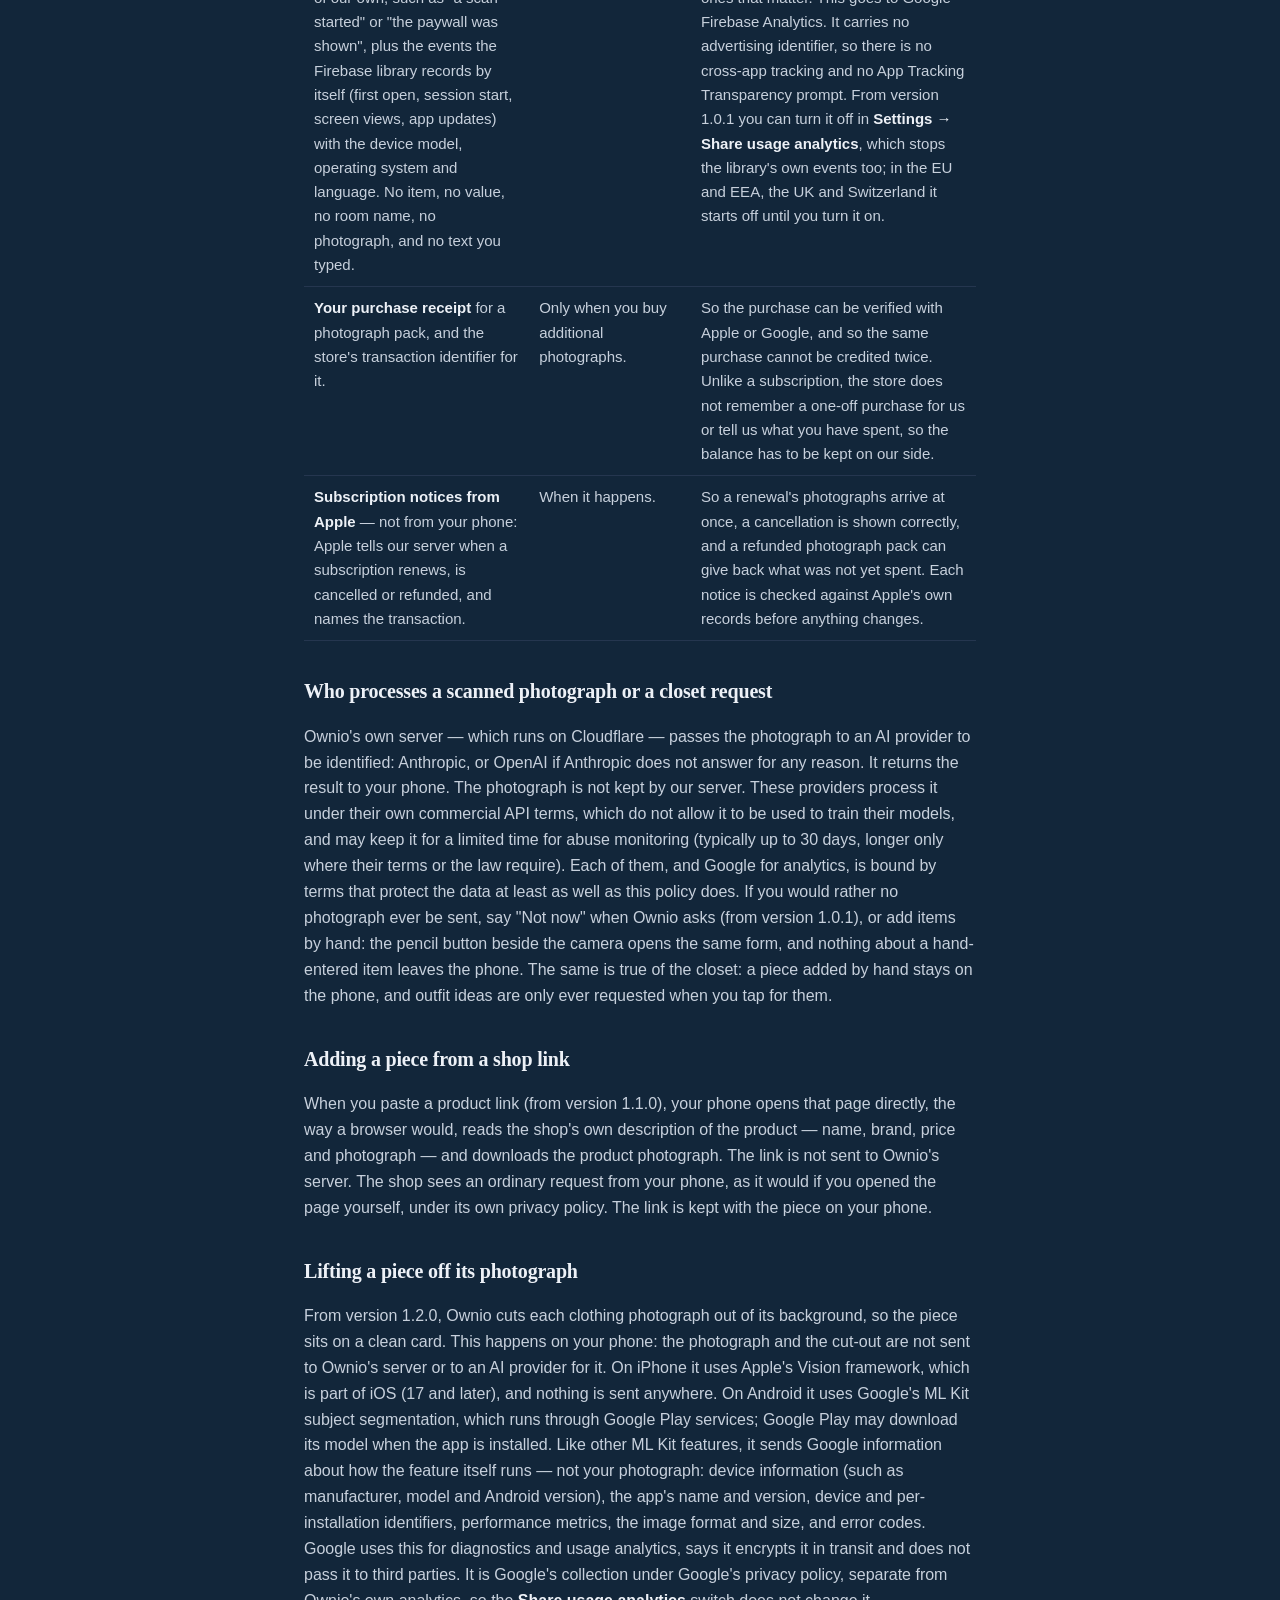
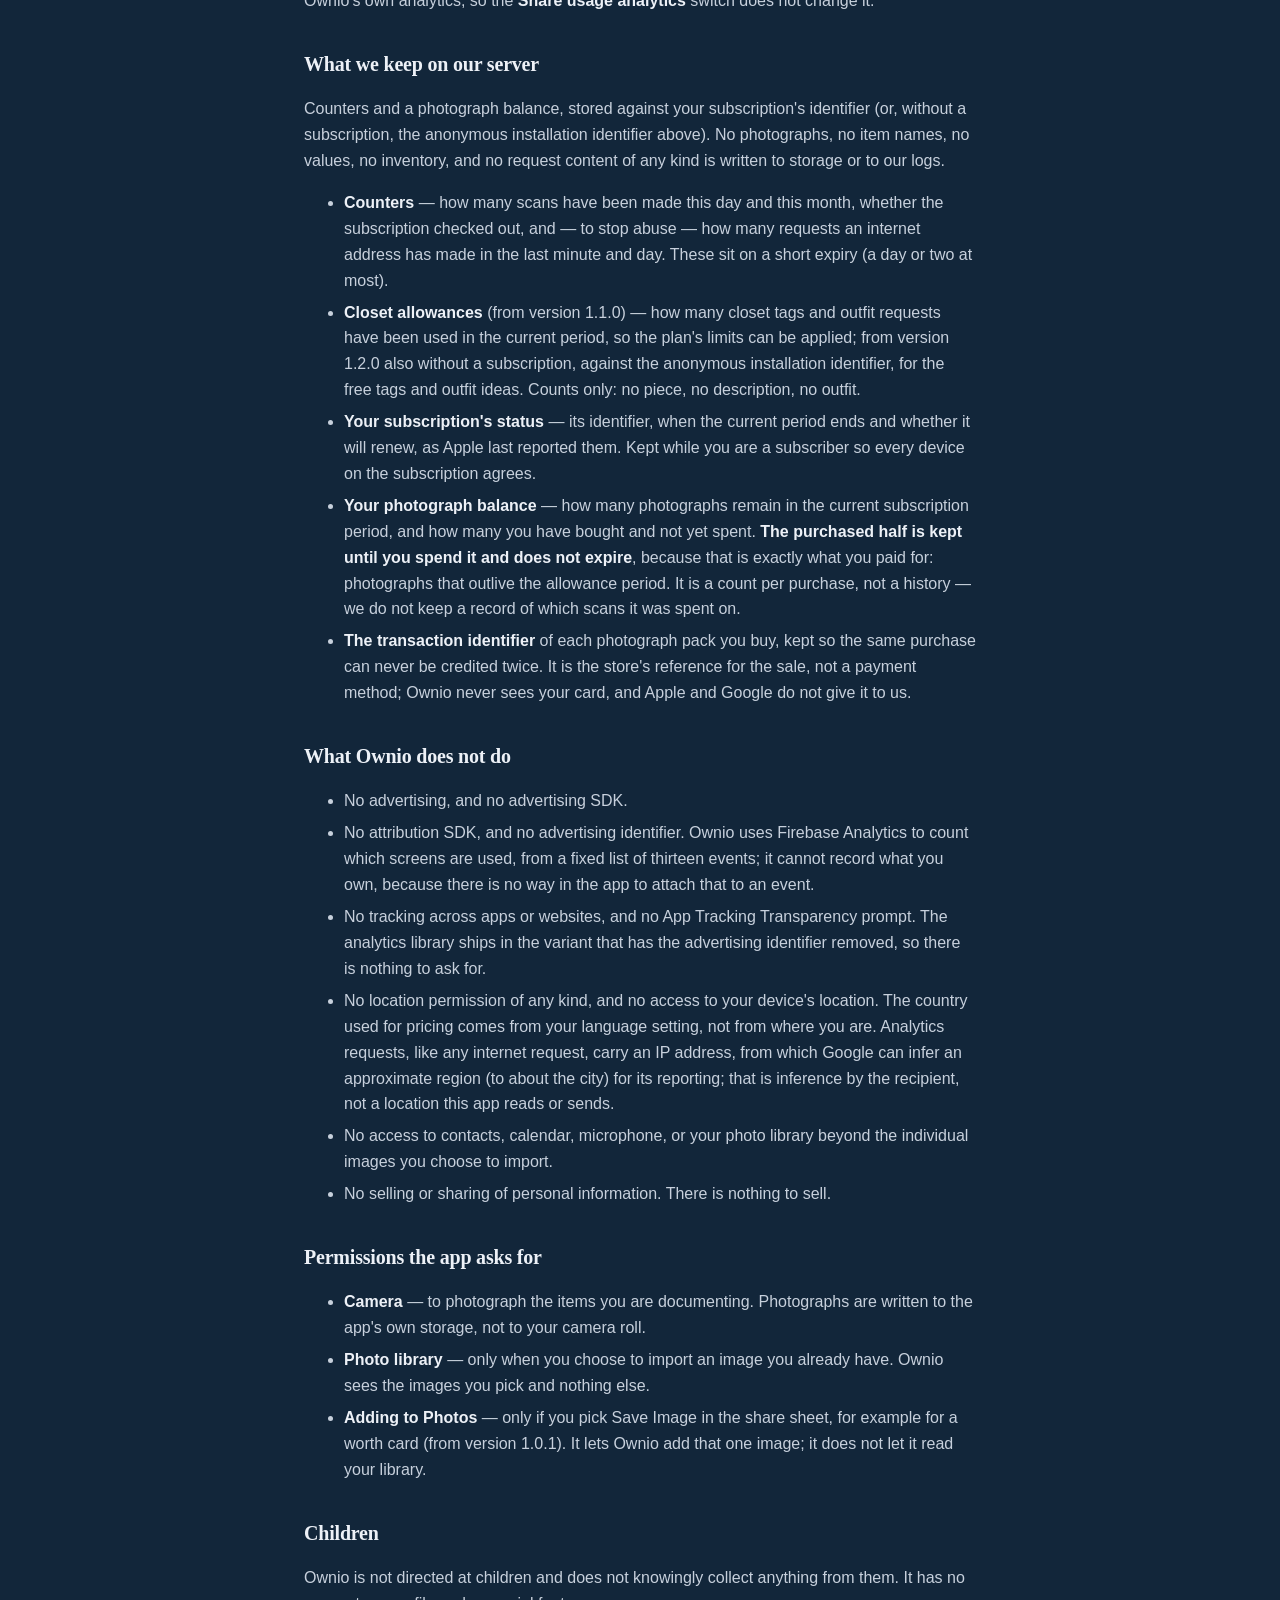
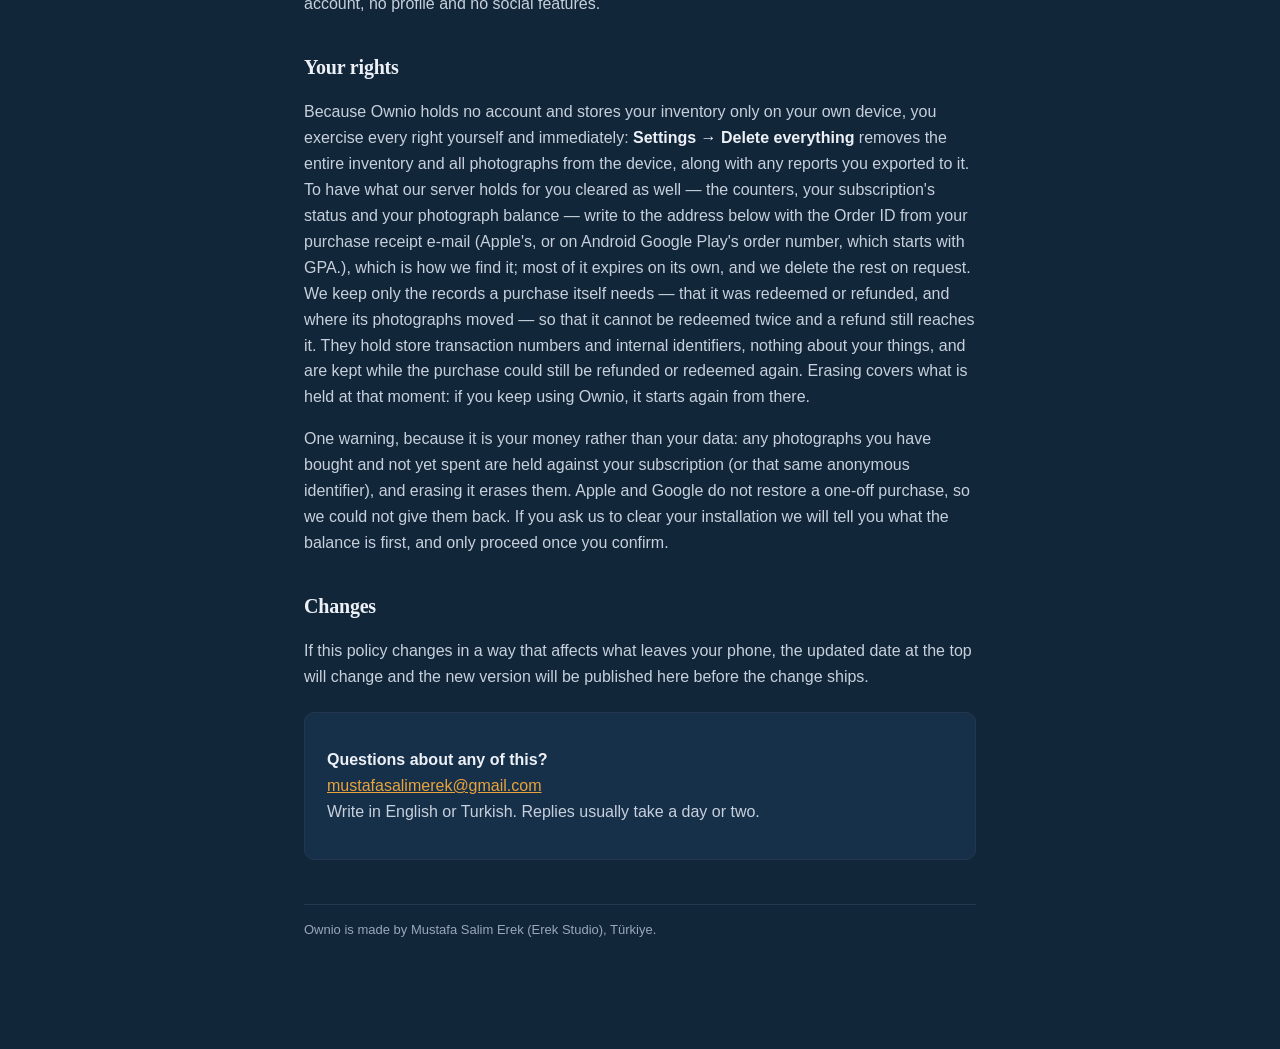
==== commit 0f7eb3e7: "privacy: 'like other ML Kit features', not 'every' Co-Authored-By: Claude Opus 5.5 <noreply@anthropi" ====
--- a/privacy.html
+++ b/privacy.html
@@ -208,7 +208,7 @@
   for it. On iPhone it uses Apple's Vision framework, which is part of iOS (17 and
   later), and nothing is sent anywhere. On Android it uses Google's ML Kit subject
   segmentation, which runs through Google Play services; Google Play may download
-  its model when the app is installed. Like every ML Kit feature, it sends Google
+  its model when the app is installed. Like other ML Kit features, it sends Google
   information about how the feature itself runs — not your photograph: device
   information (such as manufacturer, model and Android version), the app's name
   and version, device and per-installation identifiers, performance metrics, the
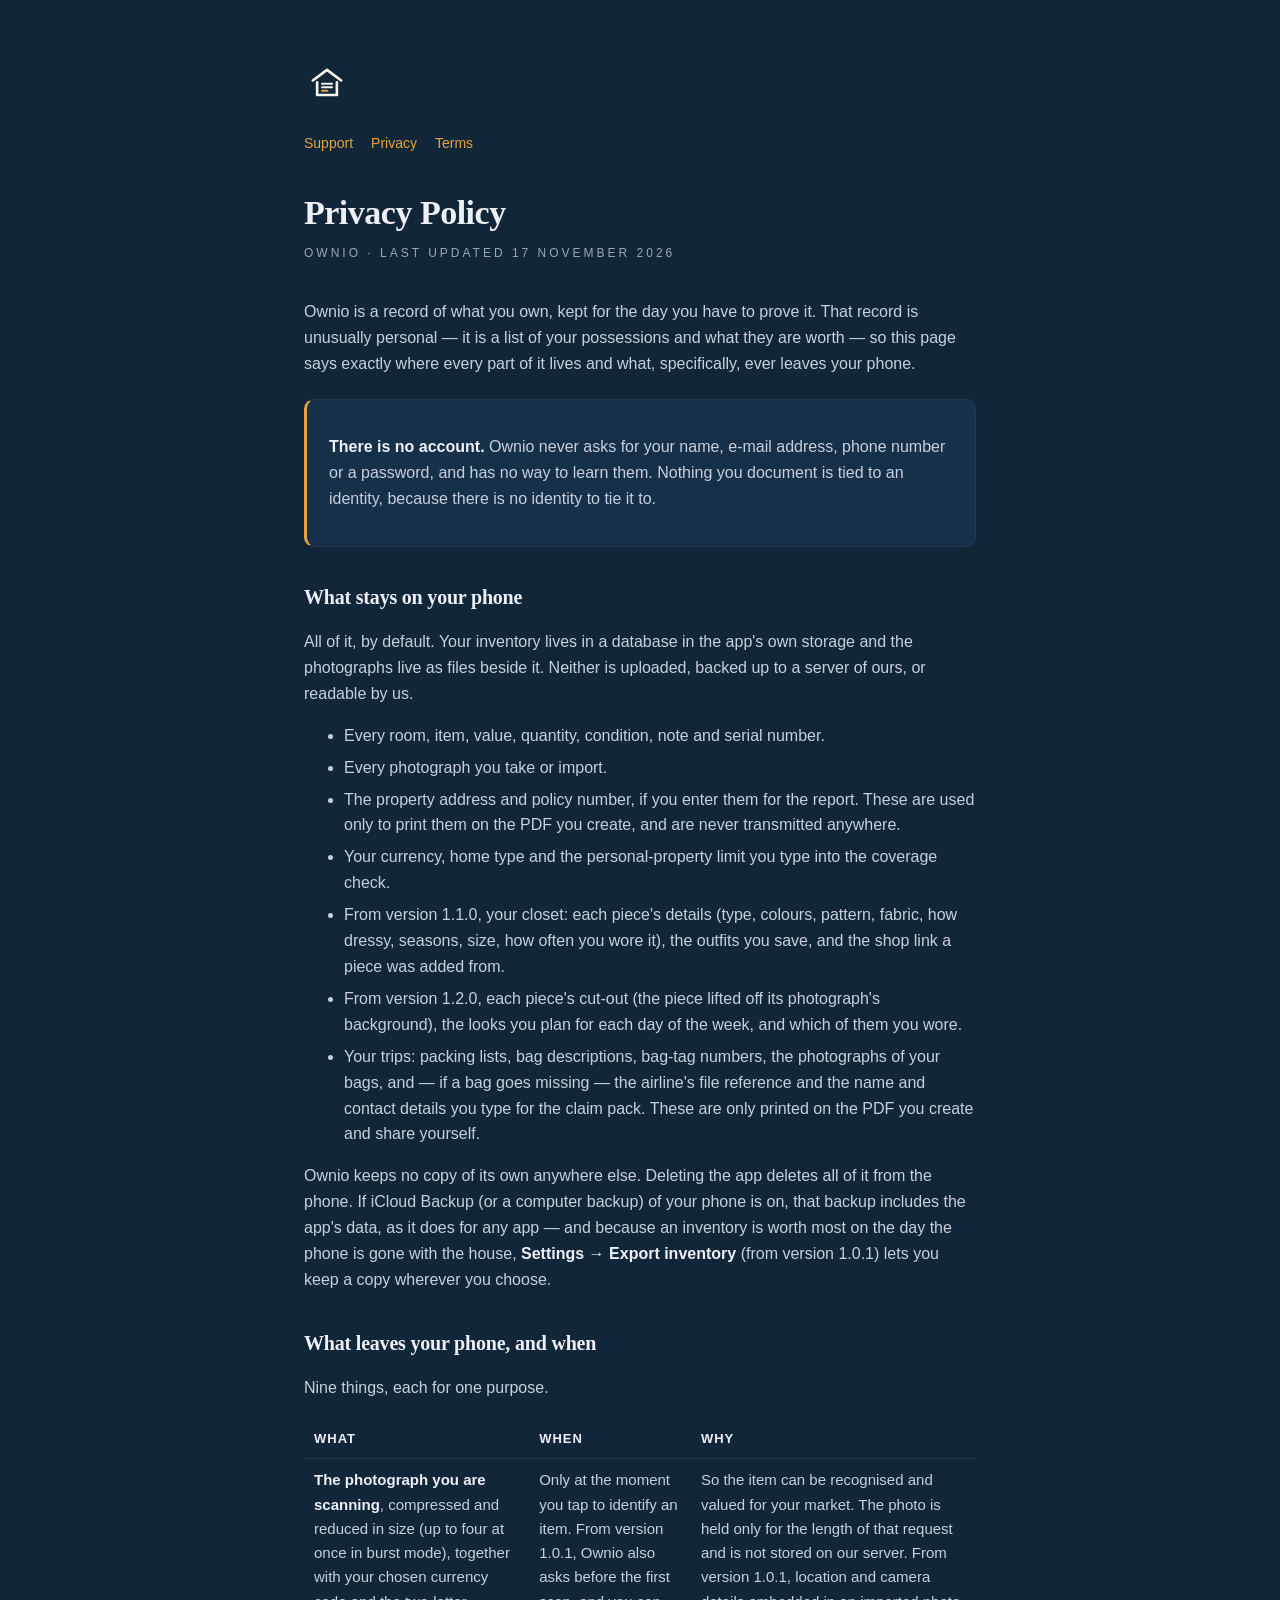
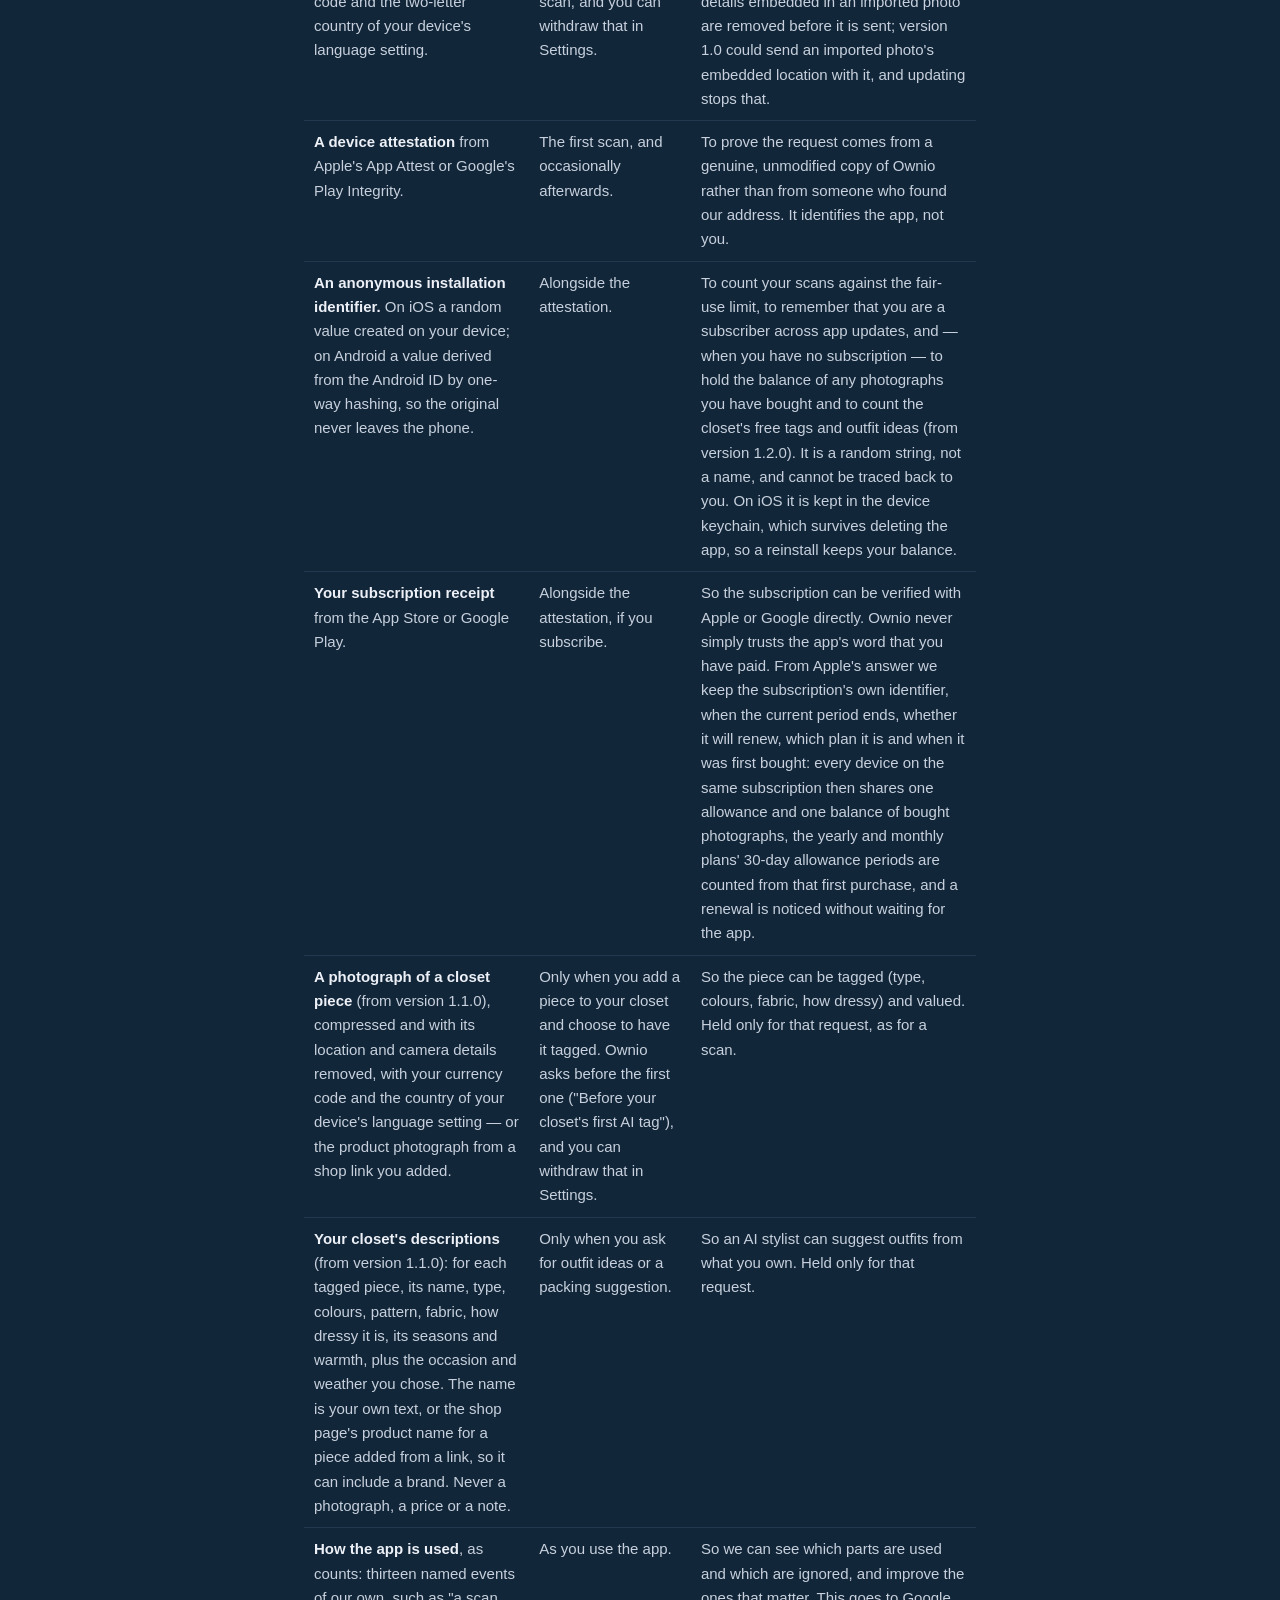
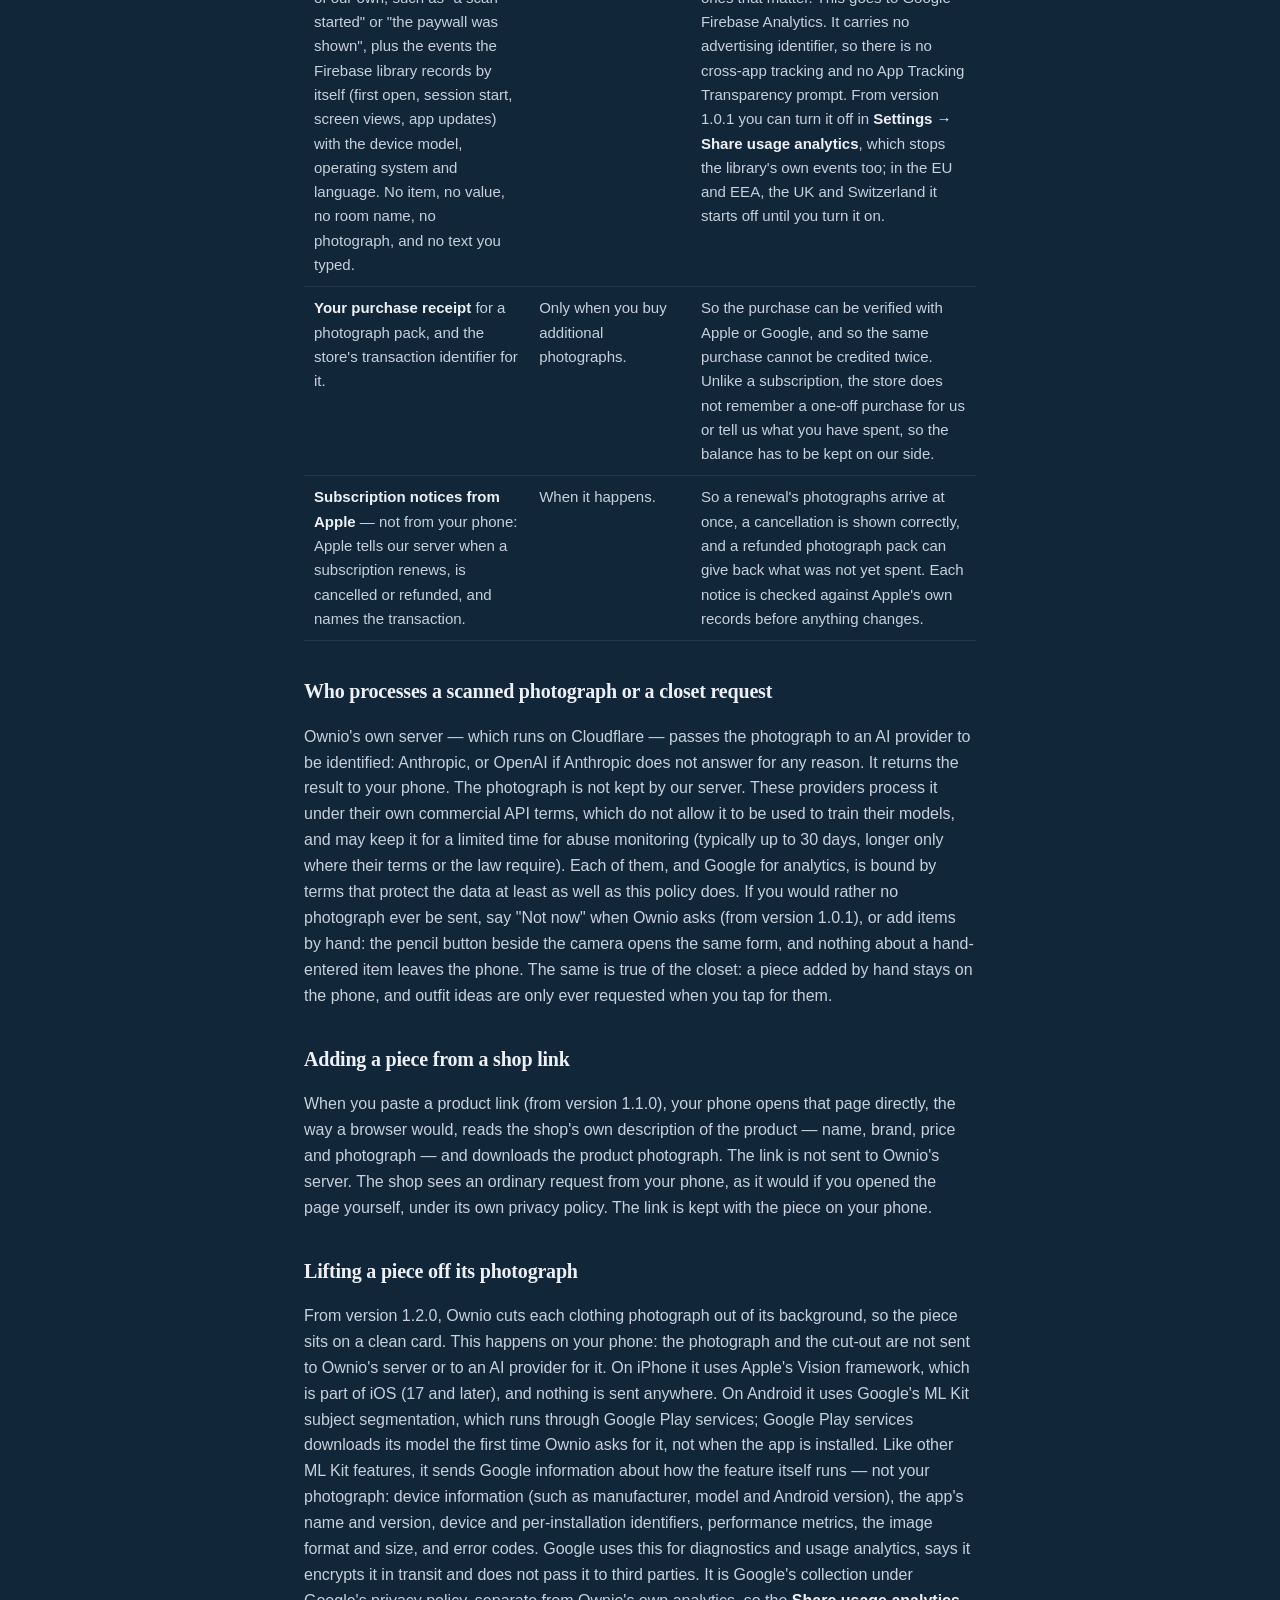
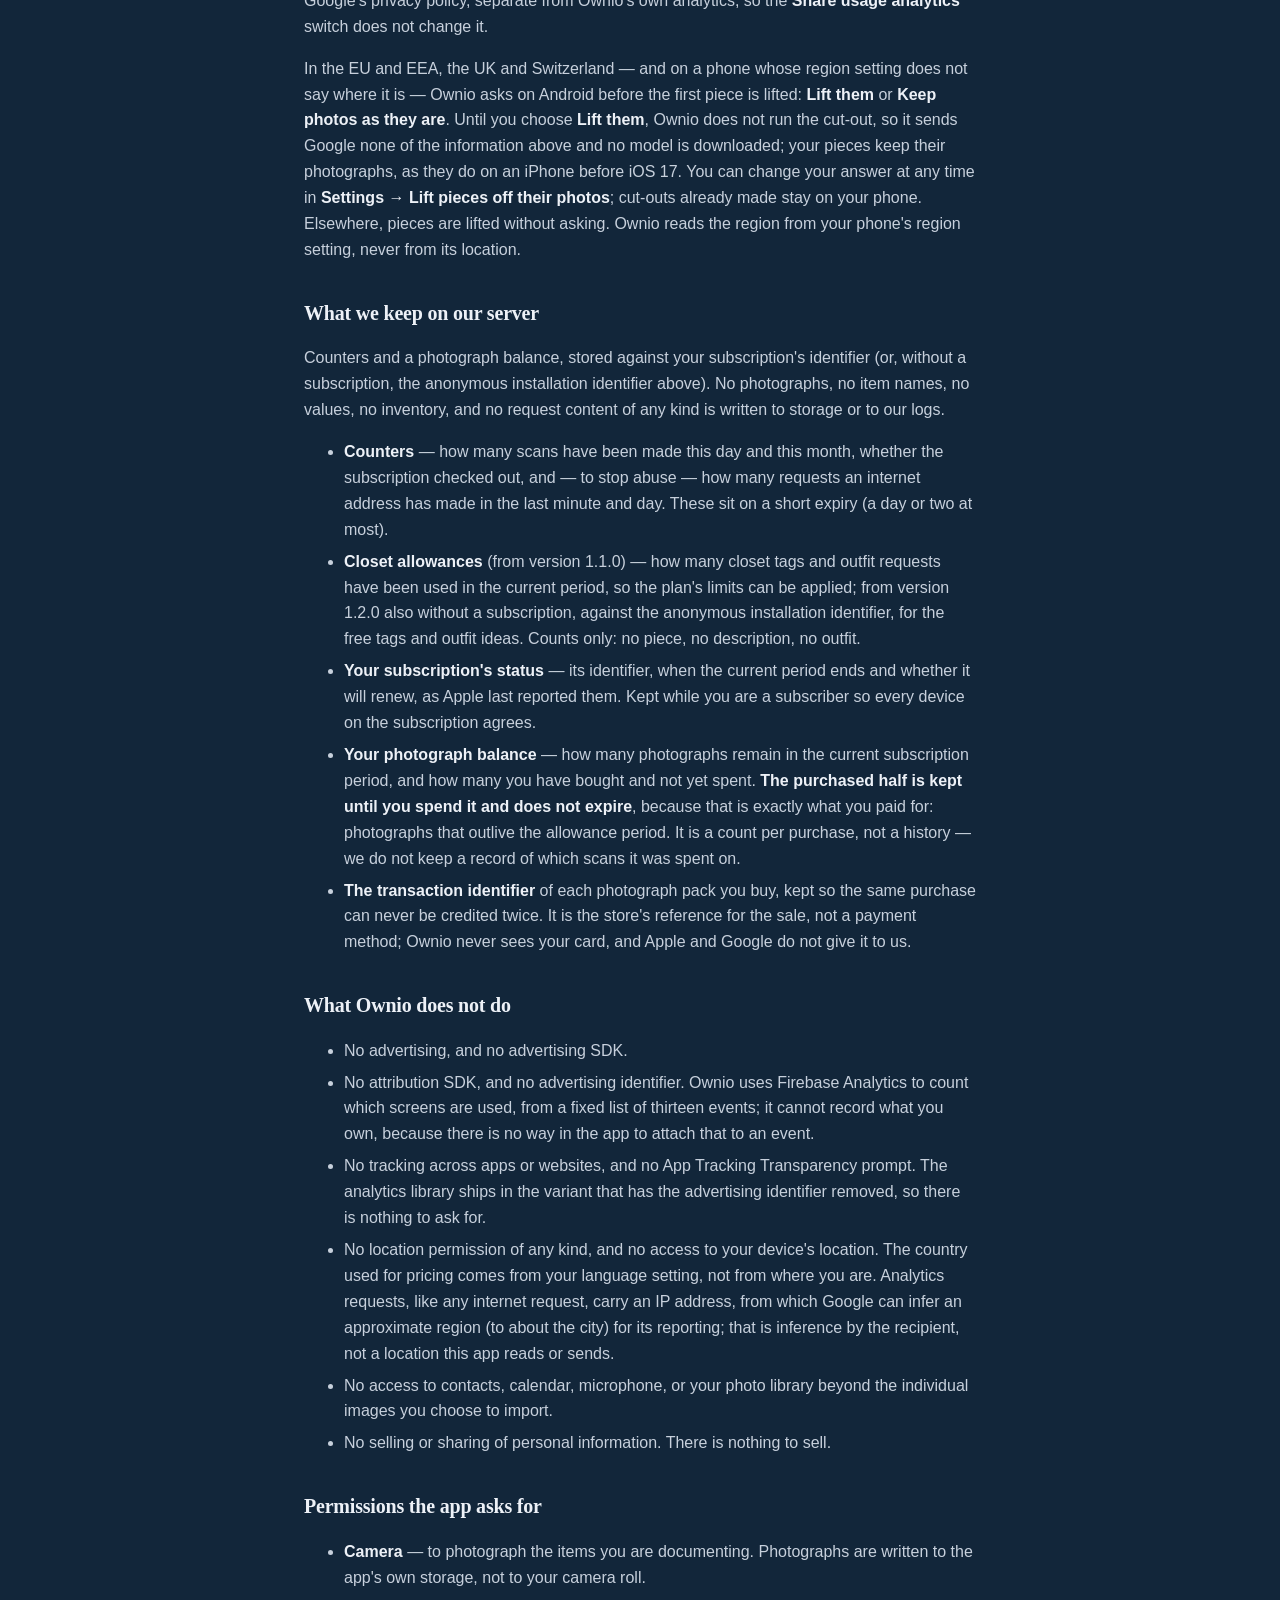
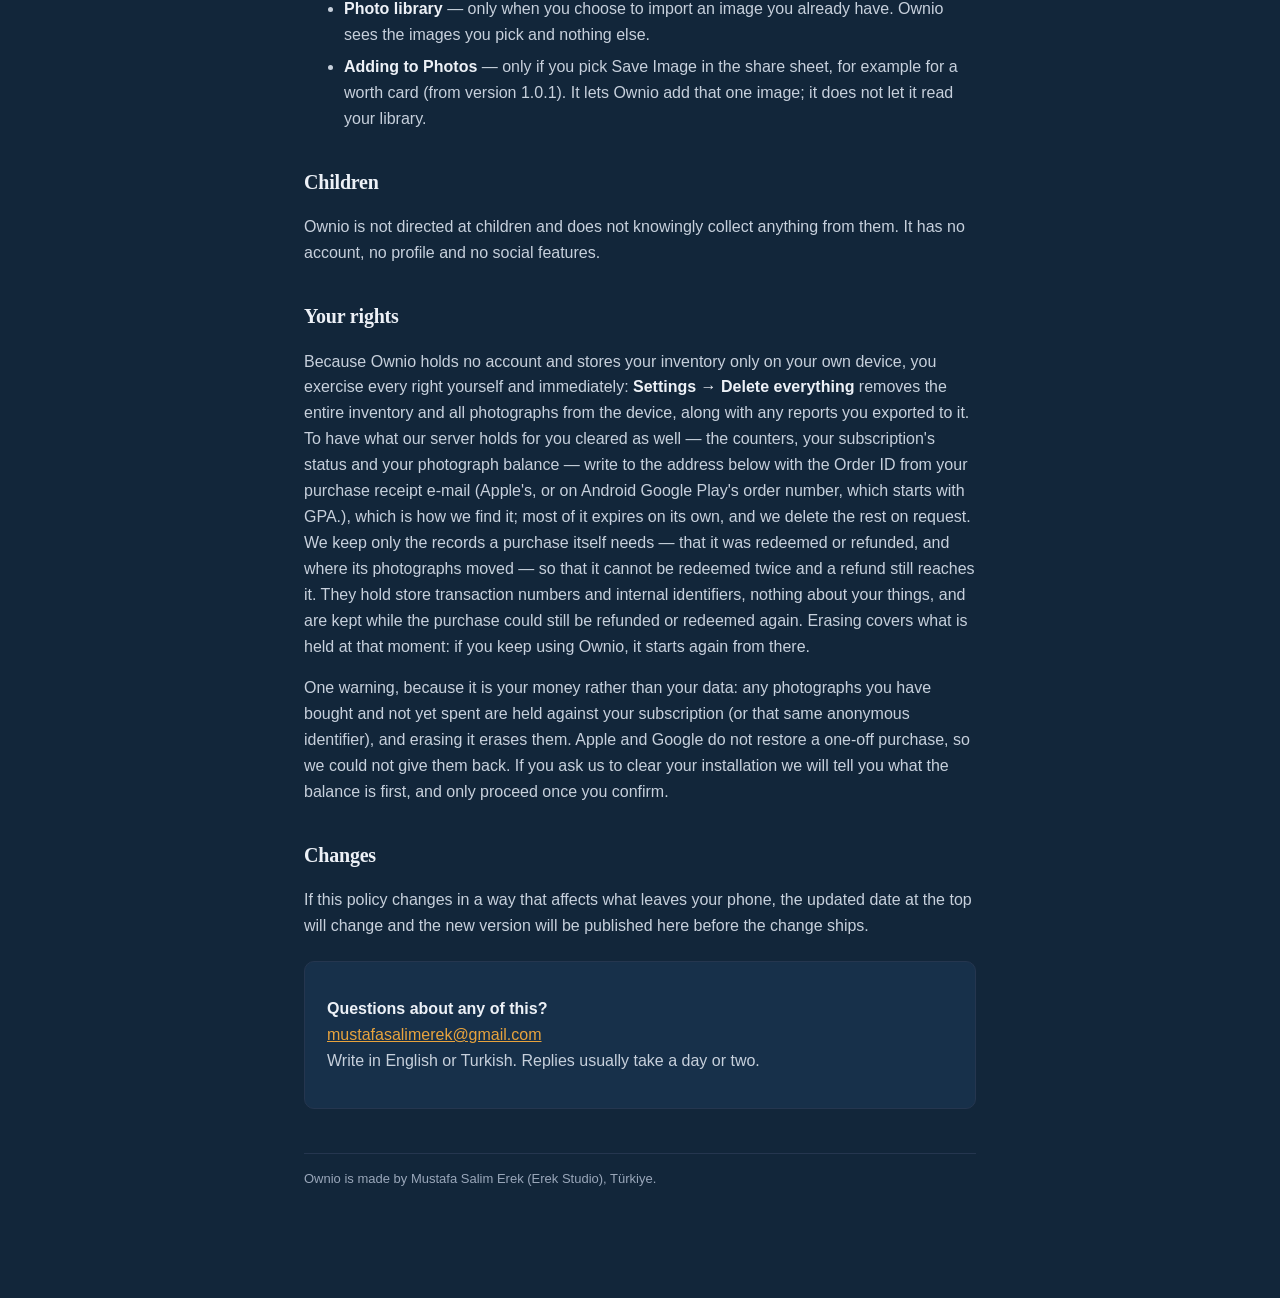
==== commit 0552130f: "privacy: Android cut-outs ask first in the EU/EEA, UK and Switzerland The ML Kit paragraph no longer" ====
--- a/privacy.html
+++ b/privacy.html
@@ -207,16 +207,26 @@
   photograph and the cut-out are not sent to Ownio's server or to an AI provider
   for it. On iPhone it uses Apple's Vision framework, which is part of iOS (17 and
   later), and nothing is sent anywhere. On Android it uses Google's ML Kit subject
-  segmentation, which runs through Google Play services; Google Play may download
-  its model when the app is installed. Like other ML Kit features, it sends Google
-  information about how the feature itself runs — not your photograph: device
-  information (such as manufacturer, model and Android version), the app's name
-  and version, device and per-installation identifiers, performance metrics, the
-  image format and size, and error codes. Google uses this for diagnostics and
-  usage analytics, says it encrypts it in transit and does not pass it to third
-  parties. It is Google's collection under Google's privacy policy, separate from
-  Ownio's own analytics, so the <strong>Share usage analytics</strong> switch does
-  not change it.</p>
+  segmentation, which runs through Google Play services; Google Play services
+  downloads its model the first time Ownio asks for it, not when the app is
+  installed. Like other ML Kit features, it sends Google information about how the
+  feature itself runs — not your photograph: device information (such as
+  manufacturer, model and Android version), the app's name and version, device and
+  per-installation identifiers, performance metrics, the image format and size,
+  and error codes. Google uses this for diagnostics and usage analytics, says it
+  encrypts it in transit and does not pass it to third parties. It is Google's
+  collection under Google's privacy policy, separate from Ownio's own analytics,
+  so the <strong>Share usage analytics</strong> switch does not change it.</p>
+  <p>In the EU and EEA, the UK and Switzerland — and on a phone whose region
+  setting does not say where it is — Ownio asks on Android before the first piece
+  is lifted: <strong>Lift them</strong> or <strong>Keep photos as they are</strong>.
+  Until you choose <strong>Lift them</strong>, Ownio does not run the cut-out, so it
+  sends Google none of the information above and no model is downloaded; your
+  pieces keep their photographs, as they do on an iPhone before iOS 17. You can
+  change your answer at any time in <strong>Settings → Lift pieces off their
+  photos</strong>; cut-outs already made stay on your phone. Elsewhere, pieces are
+  lifted without asking. Ownio reads the region from your phone's region setting,
+  never from its location.</p>
 
   <h2>What we keep on our server</h2>
   <p>Counters and a photograph balance, stored against your subscription's
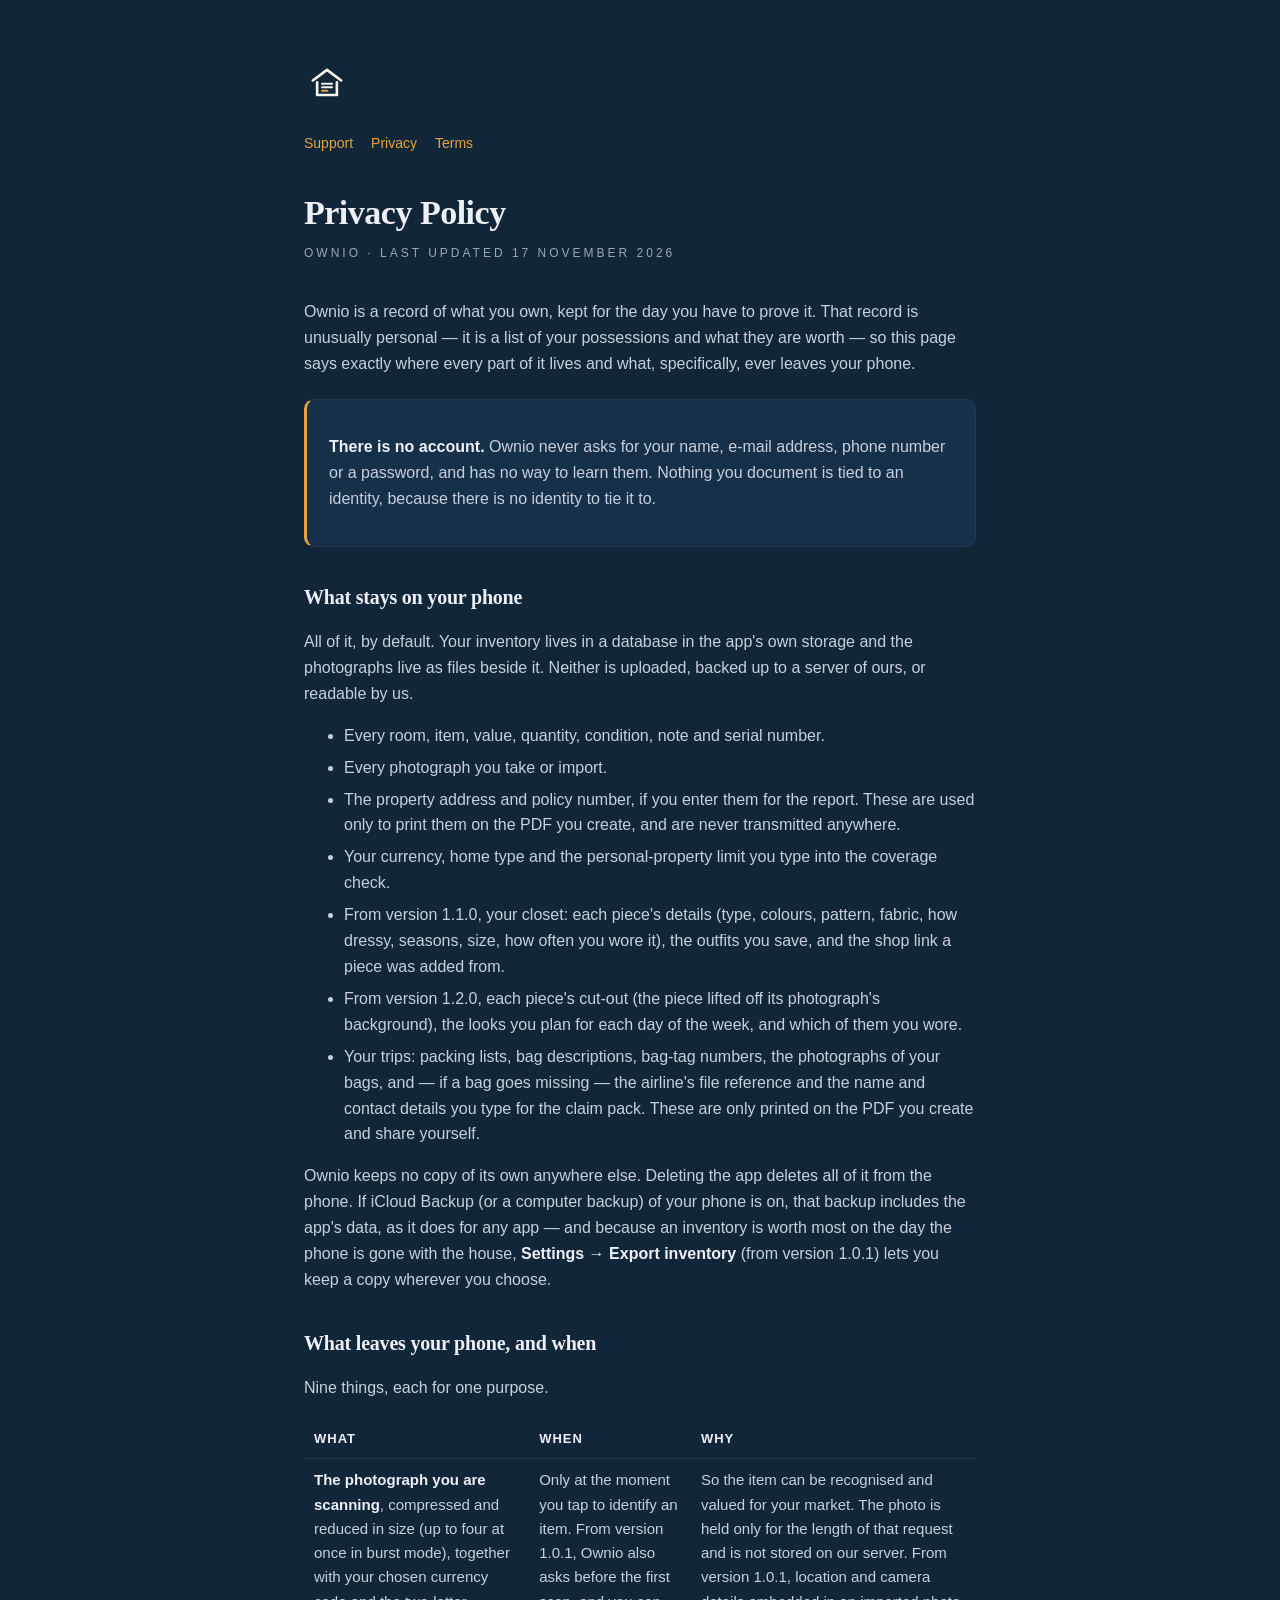
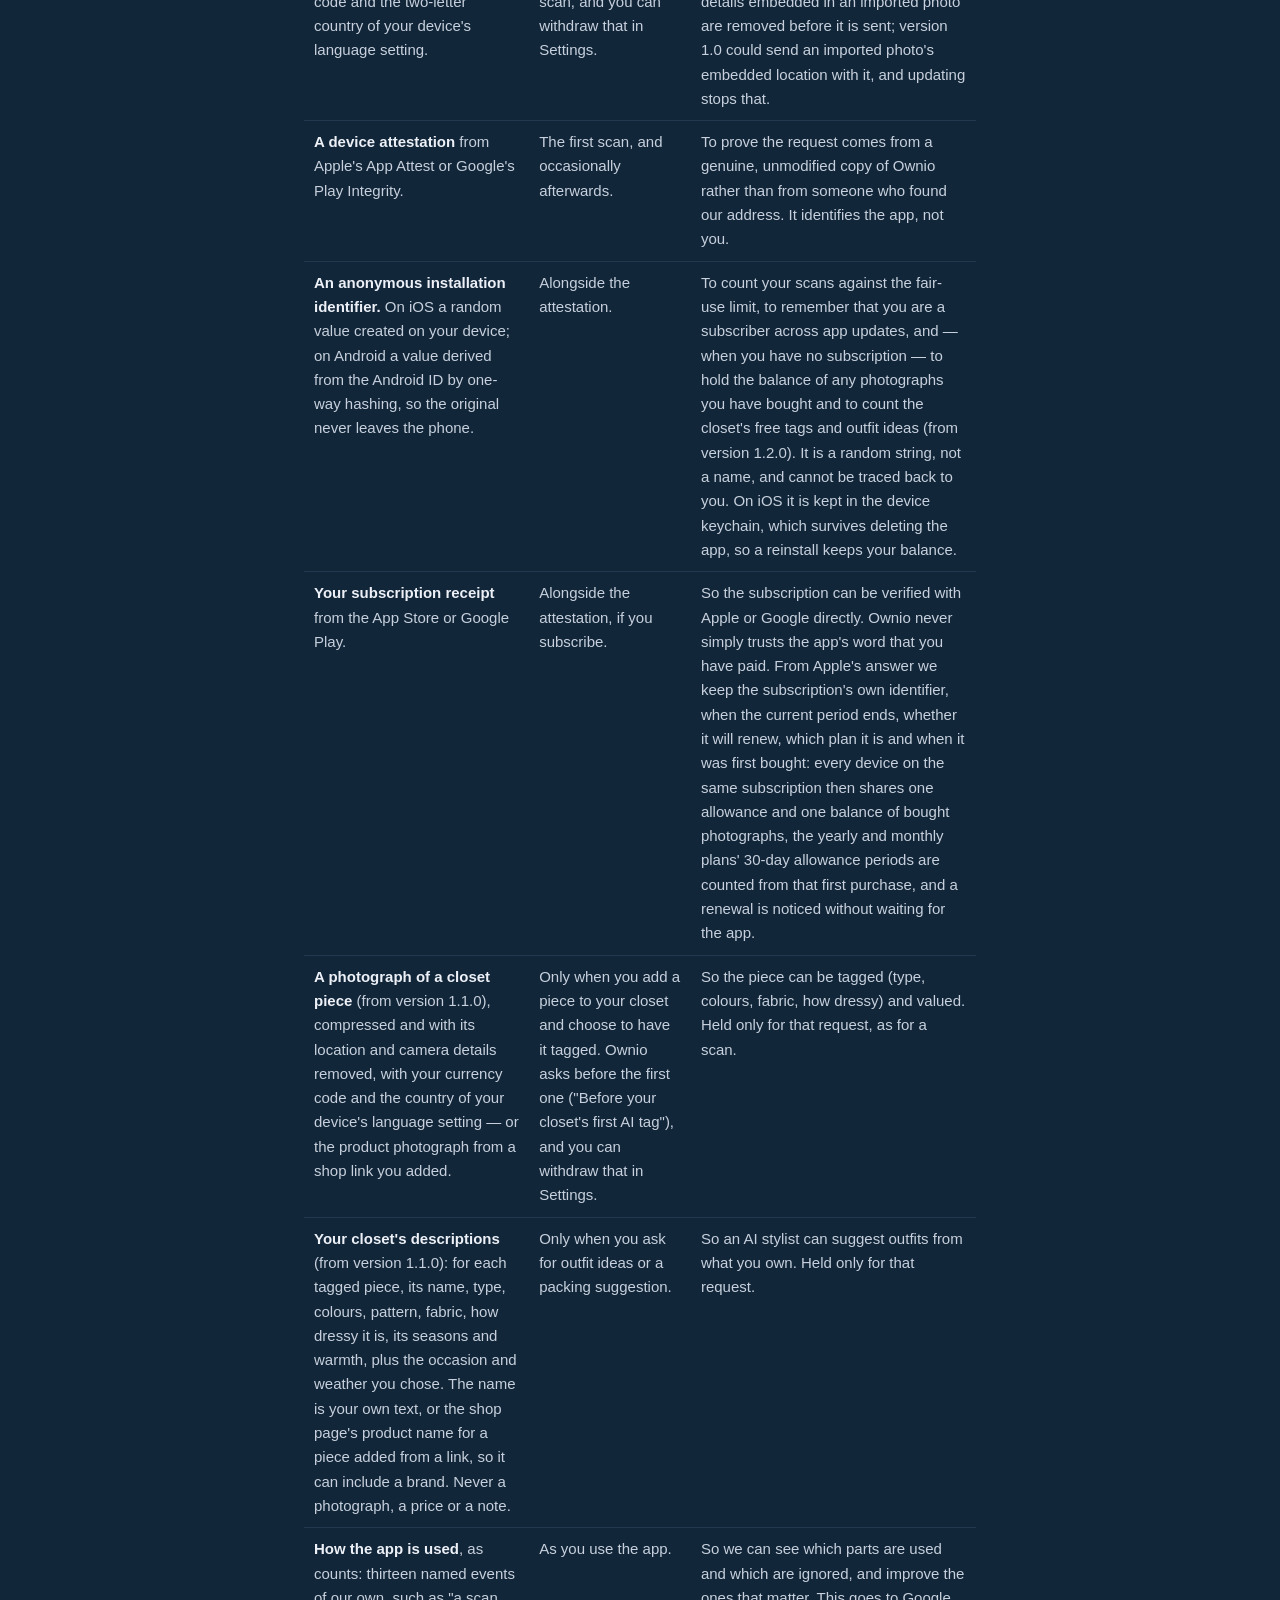
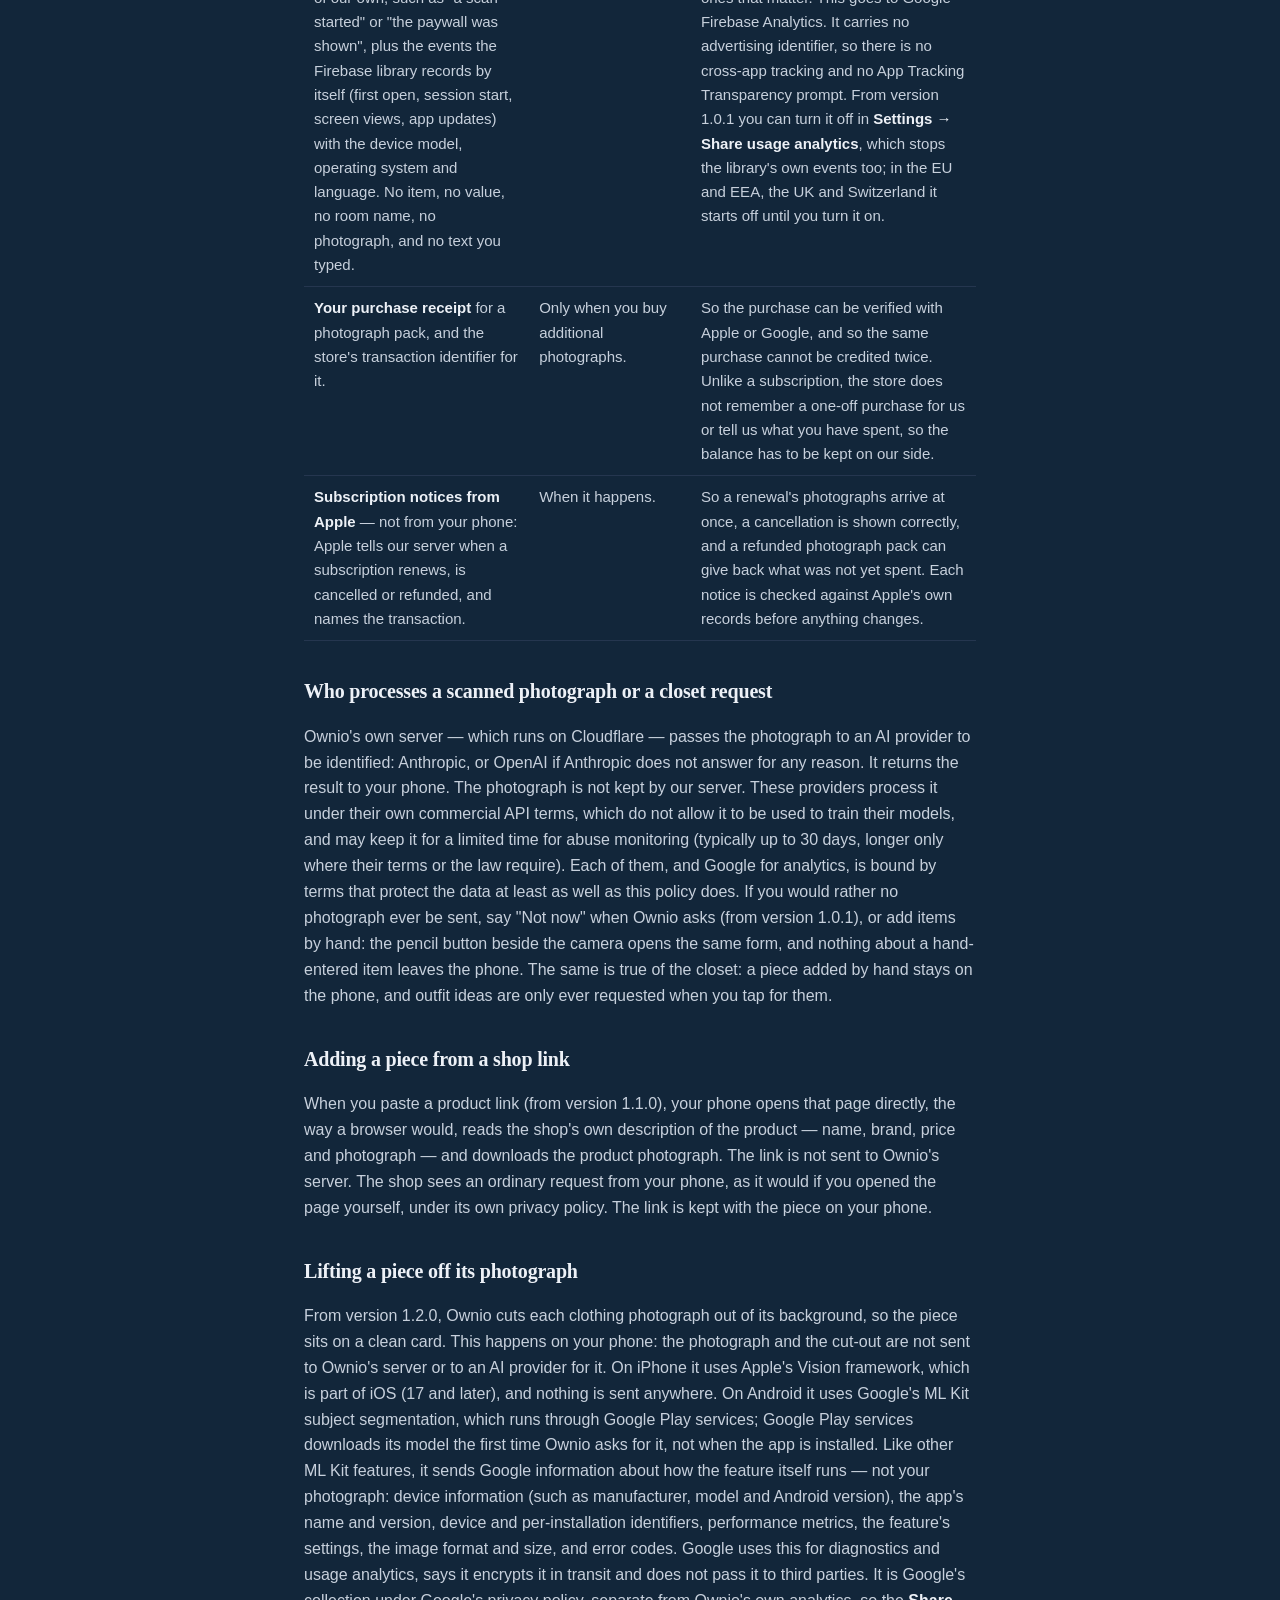
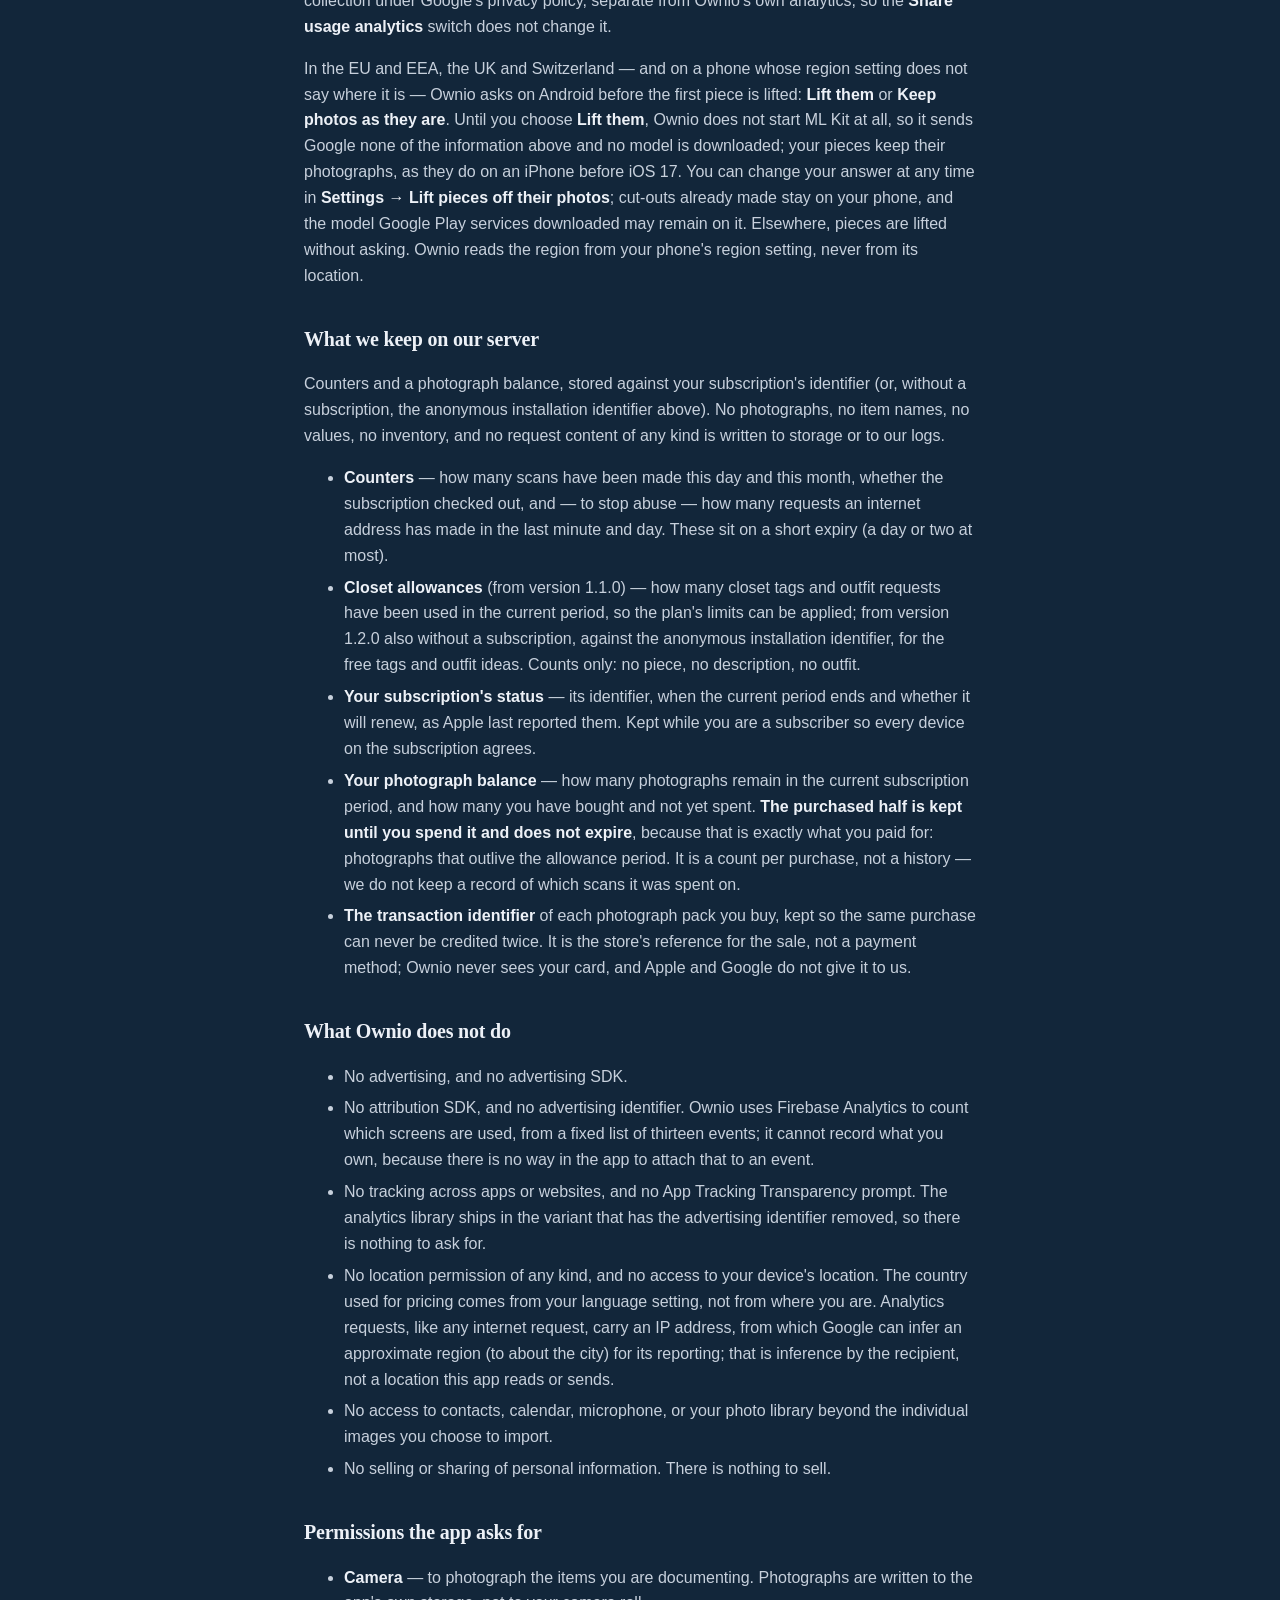
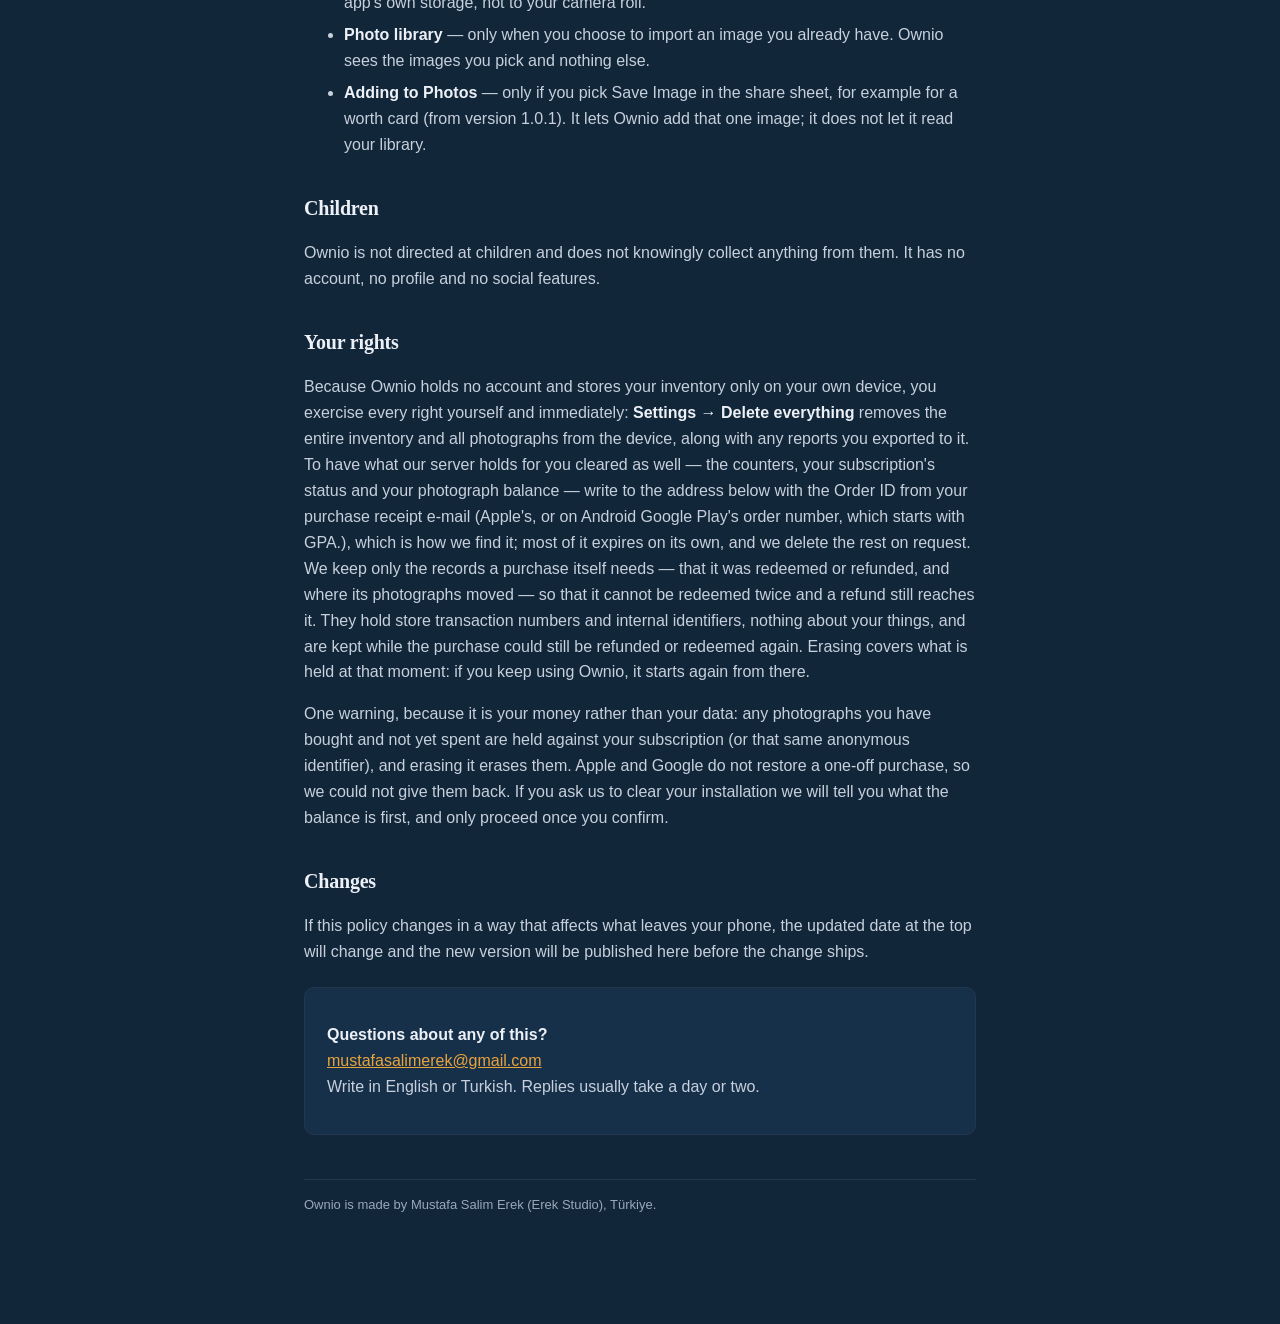
==== commit 8dcc8713: "privacy: what the final gate asked - ML Kit not started at all, the model may stay, the feature's se" ====
--- a/privacy.html
+++ b/privacy.html
@@ -212,19 +212,20 @@
   installed. Like other ML Kit features, it sends Google information about how the
   feature itself runs — not your photograph: device information (such as
   manufacturer, model and Android version), the app's name and version, device and
-  per-installation identifiers, performance metrics, the image format and size,
-  and error codes. Google uses this for diagnostics and usage analytics, says it
+  per-installation identifiers, performance metrics, the feature's settings, the
+  image format and size, and error codes. Google uses this for diagnostics and usage analytics, says it
   encrypts it in transit and does not pass it to third parties. It is Google's
   collection under Google's privacy policy, separate from Ownio's own analytics,
   so the <strong>Share usage analytics</strong> switch does not change it.</p>
   <p>In the EU and EEA, the UK and Switzerland — and on a phone whose region
   setting does not say where it is — Ownio asks on Android before the first piece
   is lifted: <strong>Lift them</strong> or <strong>Keep photos as they are</strong>.
-  Until you choose <strong>Lift them</strong>, Ownio does not run the cut-out, so it
-  sends Google none of the information above and no model is downloaded; your
+  Until you choose <strong>Lift them</strong>, Ownio does not start ML Kit at all,
+  so it sends Google none of the information above and no model is downloaded; your
   pieces keep their photographs, as they do on an iPhone before iOS 17. You can
   change your answer at any time in <strong>Settings → Lift pieces off their
-  photos</strong>; cut-outs already made stay on your phone. Elsewhere, pieces are
+  photos</strong>; cut-outs already made stay on your phone, and the model Google
+  Play services downloaded may remain on it. Elsewhere, pieces are
   lifted without asking. Ownio reads the region from your phone's region setting,
   never from its location.</p>
 
